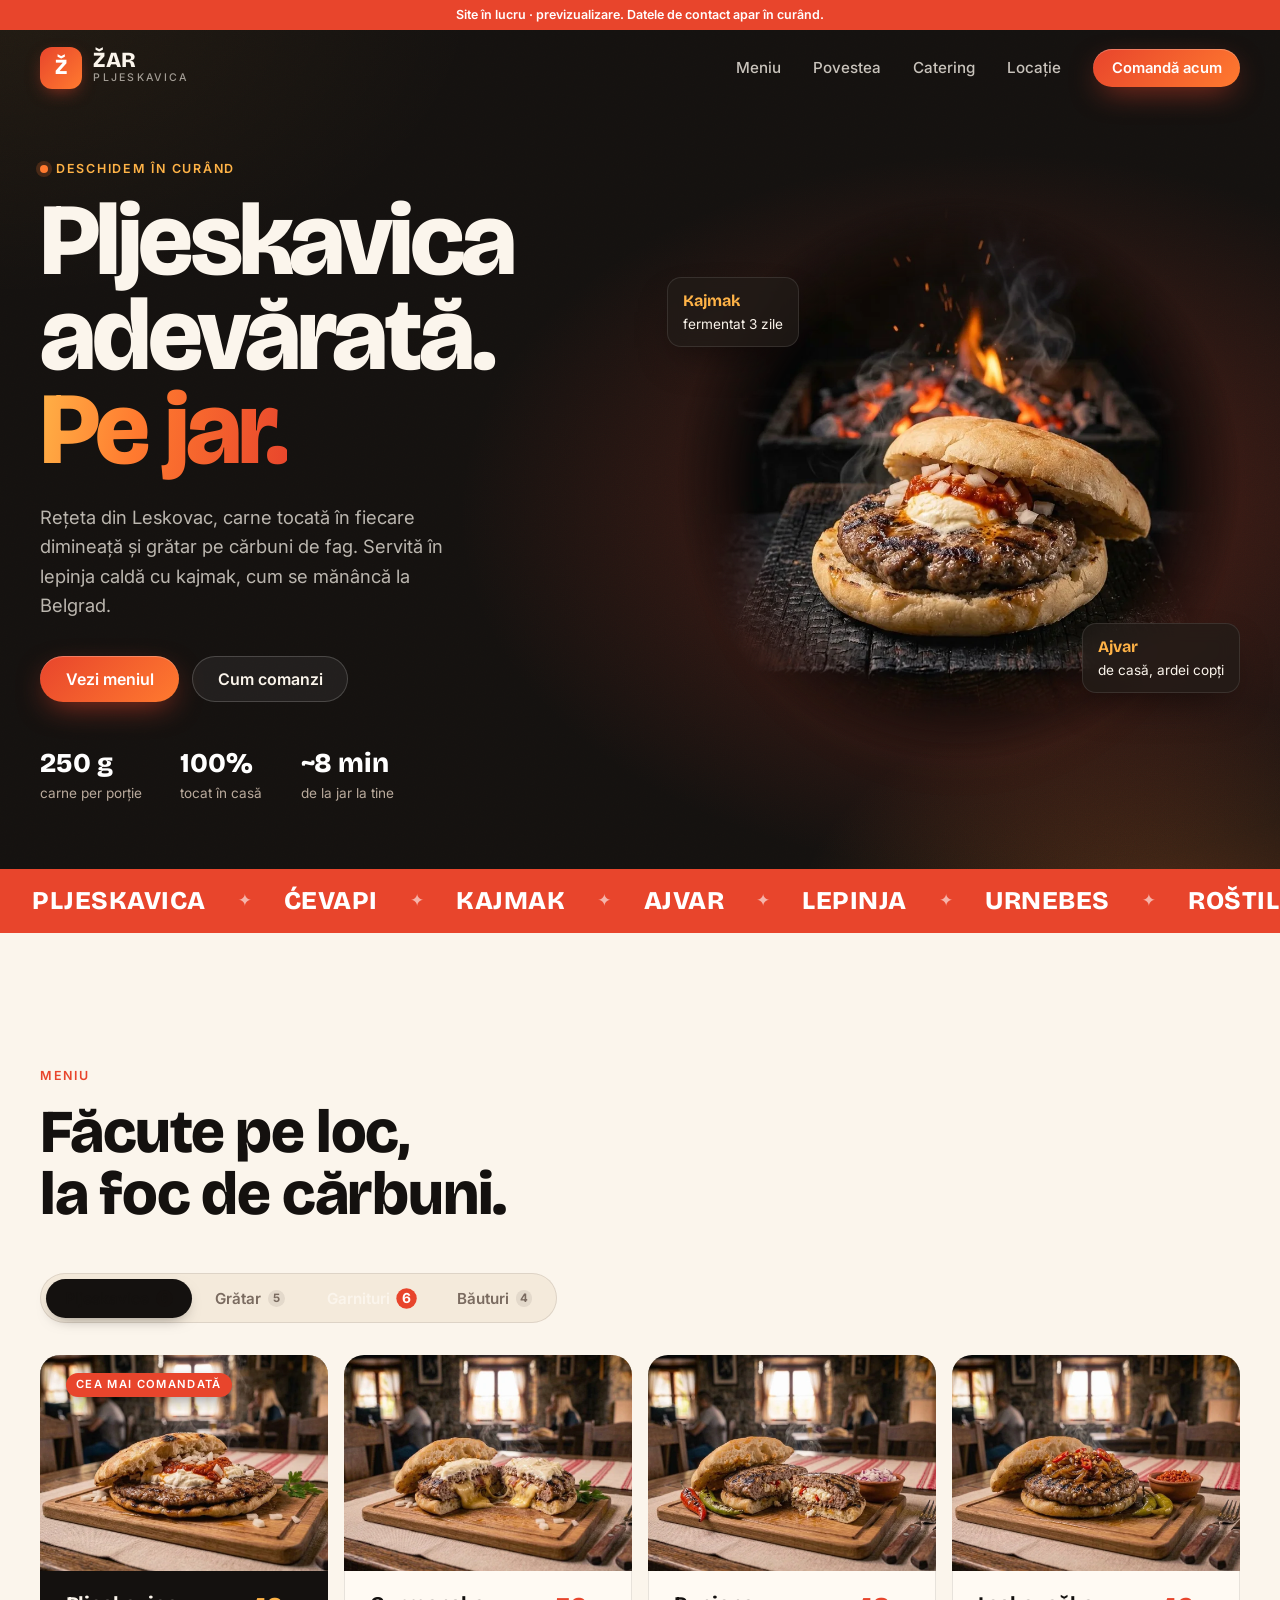
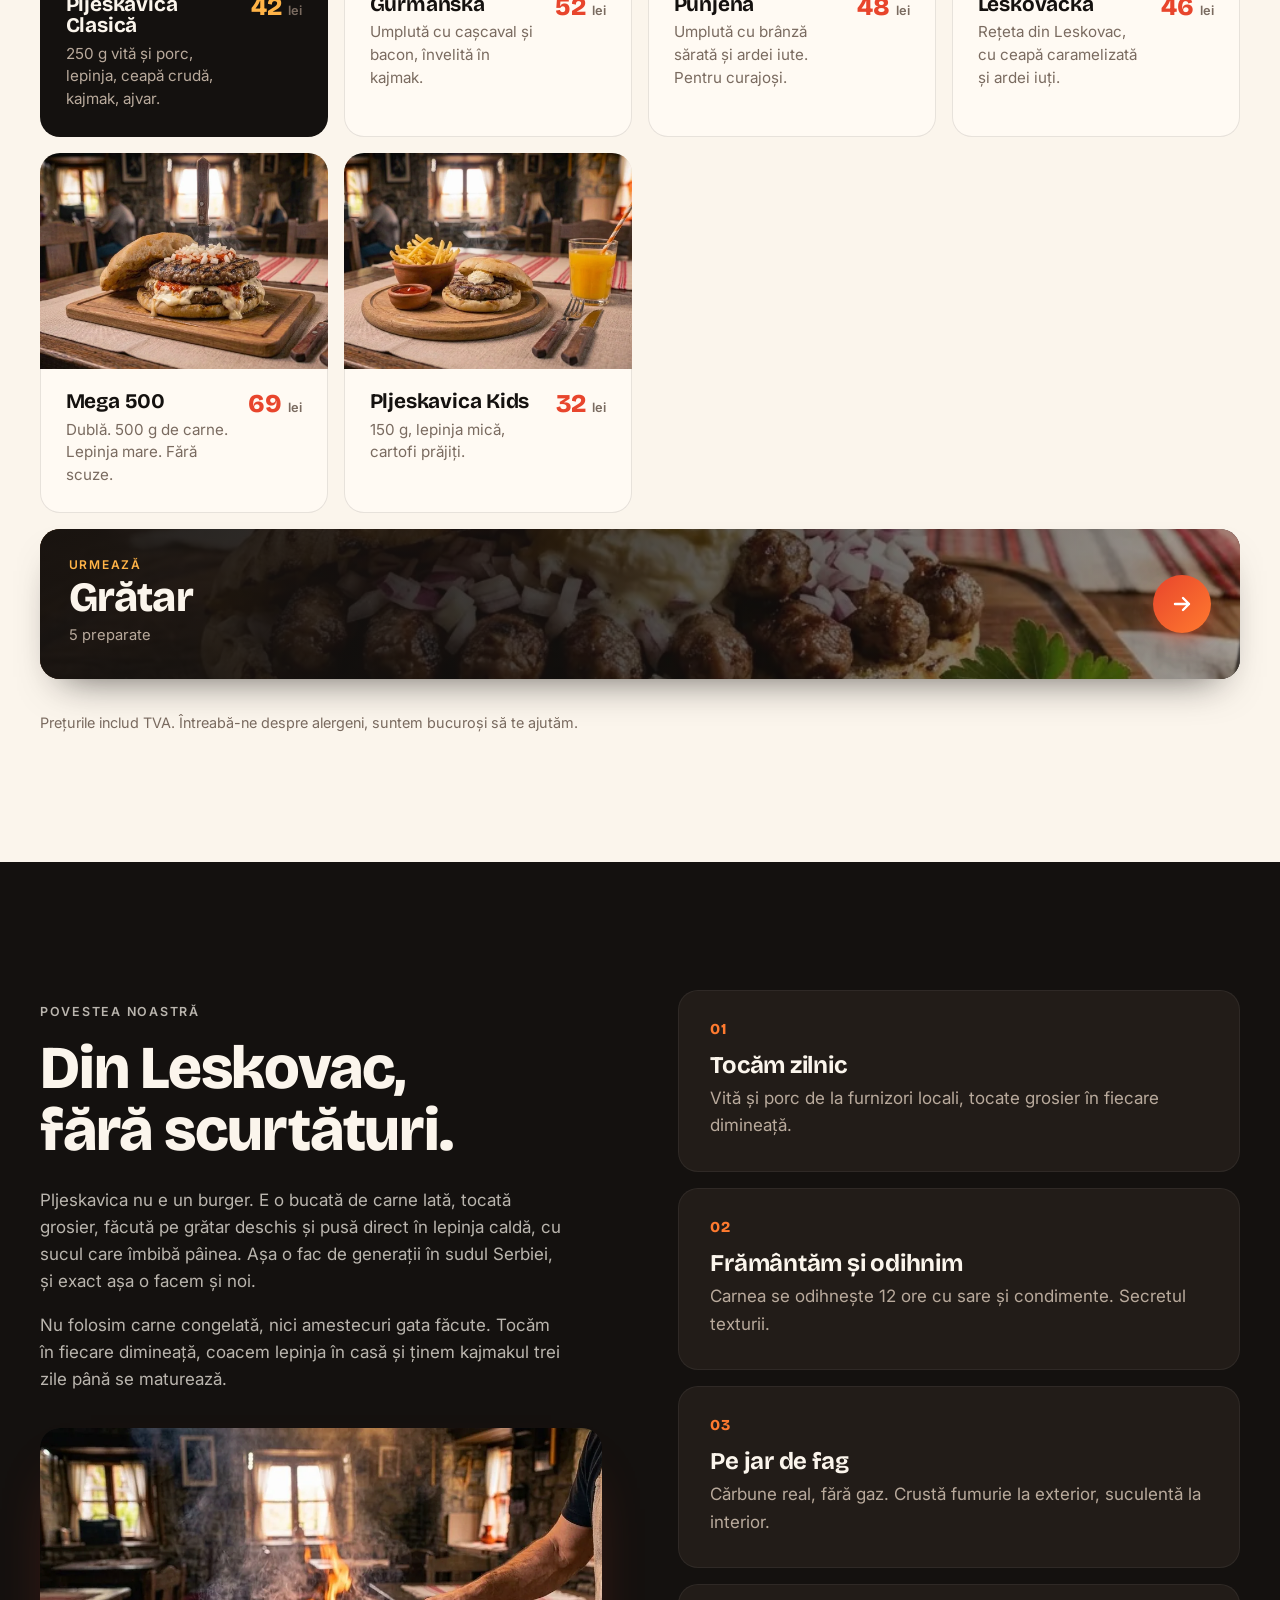
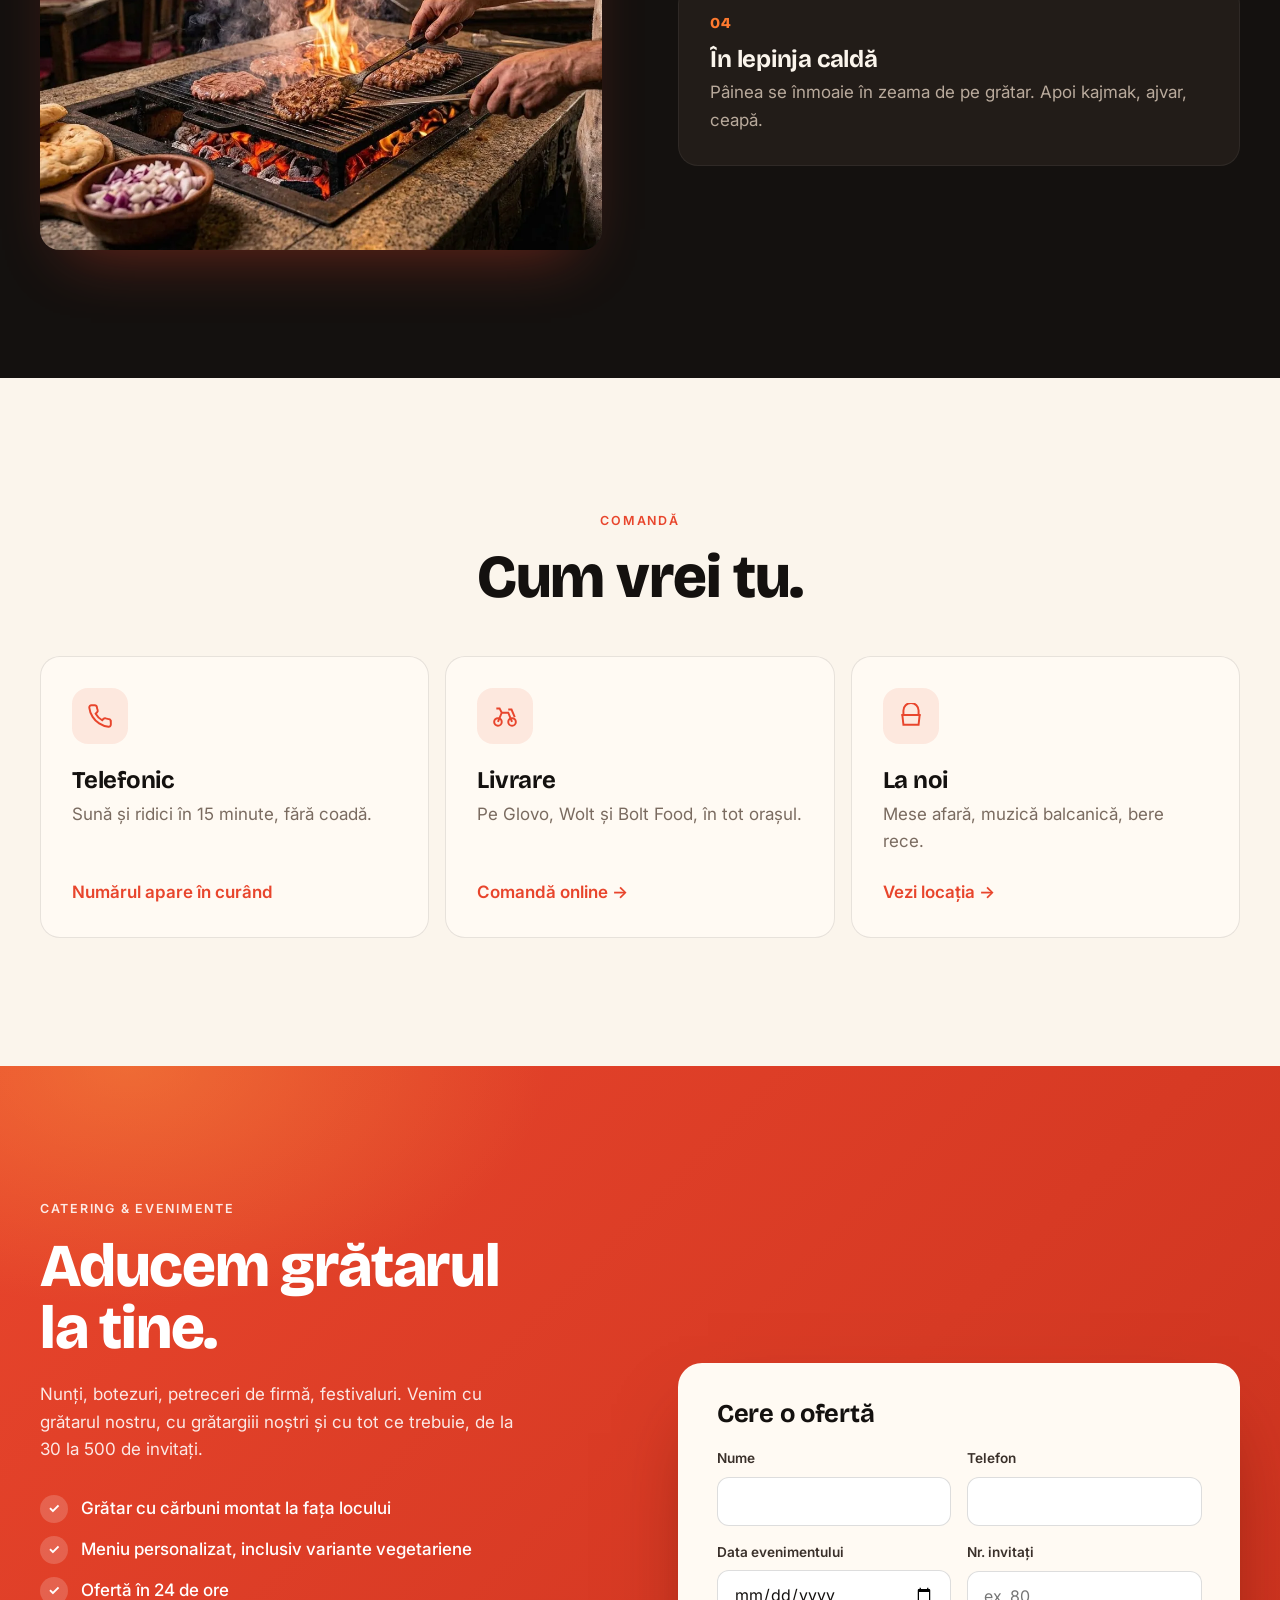
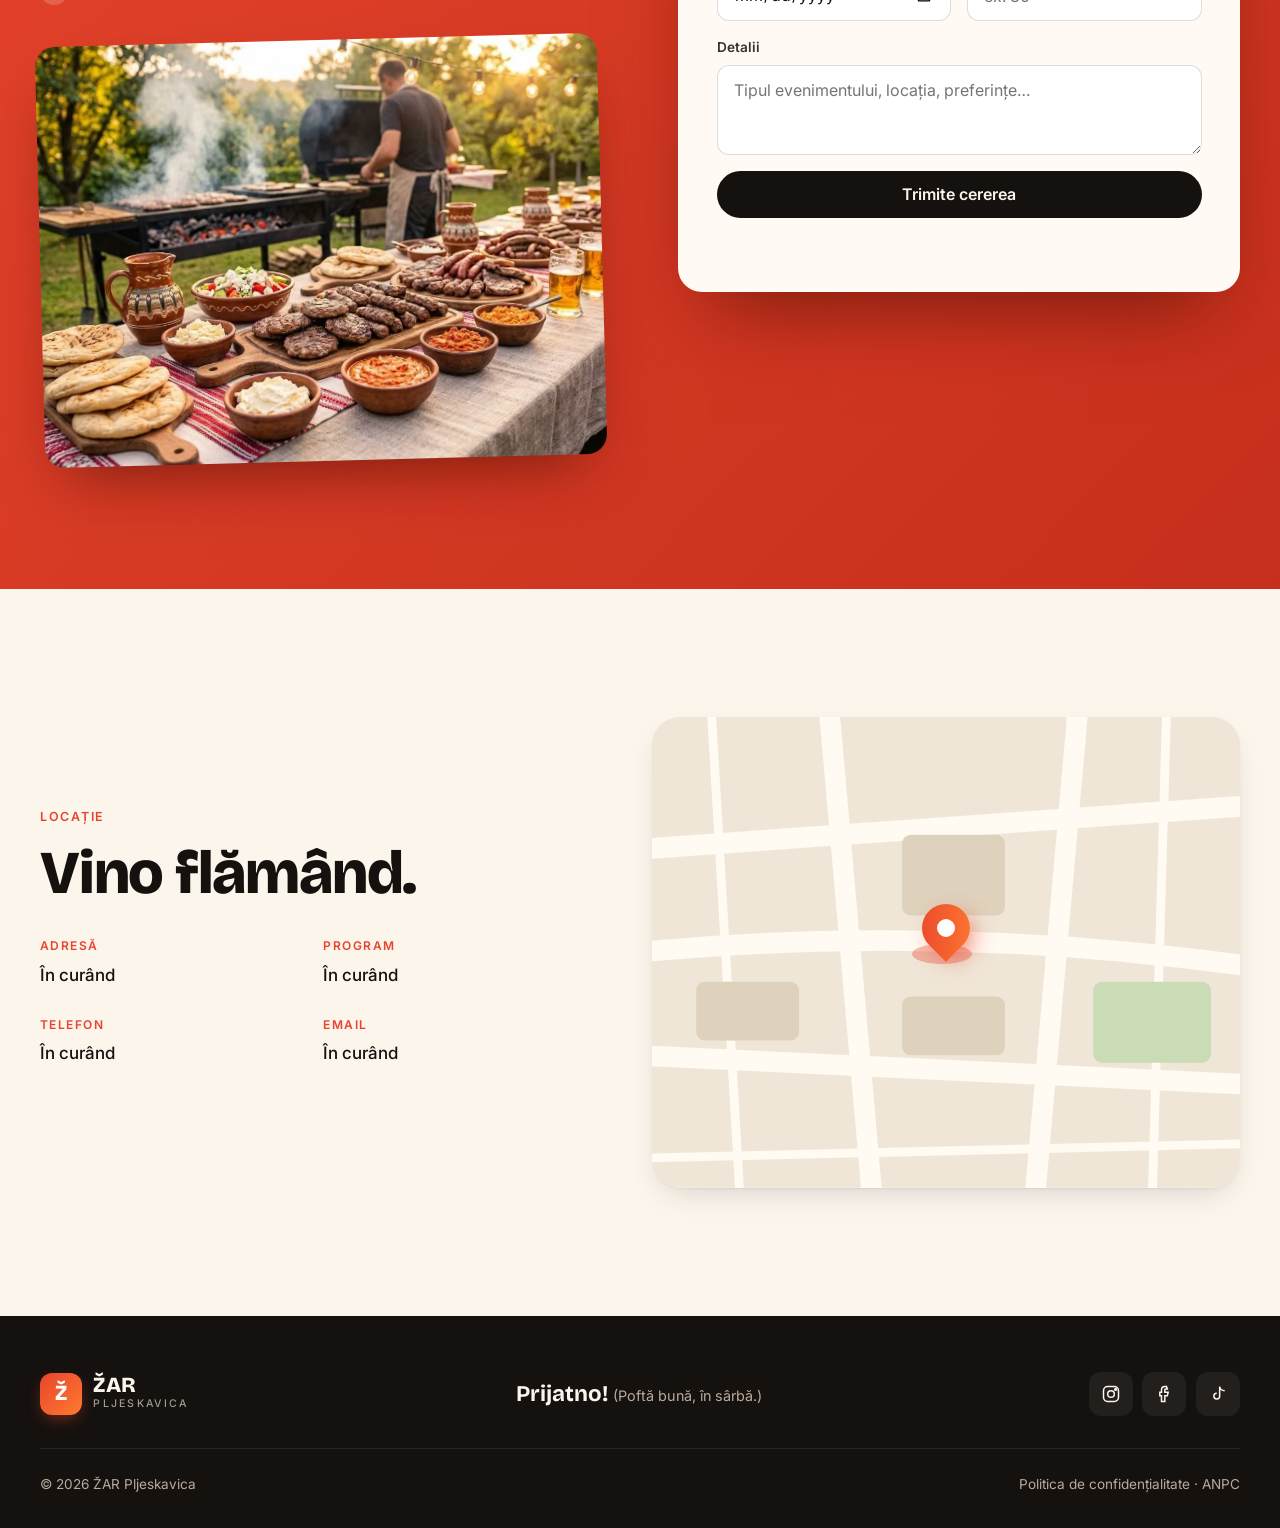
==== index.html @ 650ba2d1 "Versiune pe CSS/JS ca modificările să apară imediat după publicare Co-Authored-By: Claude Opus 5.5 <" ====
<!DOCTYPE html>
<html lang="ro">
<head>
  <meta charset="UTF-8">
  <meta name="viewport" content="width=device-width, initial-scale=1">
  <title>ŽAR — Pljeskavica sârbească pe jar</title>
  <meta name="description" content="Pljeskavica sârbească autentică, pe grătar cu cărbuni. Carne tocată zilnic, lepinja coaptă în casă, kajmak și ajvar. Livrare, ridicare și catering.">
  <meta name="theme-color" content="#14110f">
  <!-- PREVIEW: keep out of search engines until the real contact data is in. Remove at launch. -->
  <meta name="robots" content="noindex, nofollow">
  <!-- Link previews (WhatsApp, Facebook, Messenger). og:url and og:image must be absolute: replace the domain once the site is live. -->
  <meta property="og:type" content="restaurant">
  <meta property="og:locale" content="ro_RO">
  <meta property="og:site_name" content="ŽAR Pljeskavica">
  <meta property="og:title" content="ŽAR — Pljeskavica sârbească pe jar">
  <meta property="og:description" content="Carne tocată zilnic, grătar pe cărbuni de fag, lepinja caldă cu kajmak și ajvar. Livrare, ridicare și catering.">
  <meta property="og:url" content="https://portalstudiodesign.github.io/zar-pljeskavica/">
  <meta property="og:image" content="https://portalstudiodesign.github.io/zar-pljeskavica/img/og-image.jpg">
  <meta property="og:image:width" content="1200">
  <meta property="og:image:height" content="630">
  <meta property="og:image:alt" content="Pljeskavica în lepinja cu kajmak și ajvar, în fața jarului, cu logoul ŽAR">
  <meta name="twitter:card" content="summary_large_image">
  <link rel="apple-touch-icon" href="img/apple-touch-icon.png">
  <link rel="preconnect" href="https://fonts.googleapis.com">
  <link rel="preconnect" href="https://fonts.gstatic.com" crossorigin>
  <link href="https://fonts.googleapis.com/css2?family=Bricolage+Grotesque:opsz,wght@12..96,500;12..96,700;12..96,800&family=Inter:wght@400;500;600&display=swap" rel="stylesheet">
  <link rel="stylesheet" href="styles.css?v=2026-10-01">
  <link rel="icon" href="data:image/svg+xml,<svg xmlns='http://www.w3.org/2000/svg' viewBox='0 0 64 64'><defs><linearGradient id='g' x1='0' y1='0' x2='1' y2='1'><stop offset='0' stop-color='%23e8452c'/><stop offset='1' stop-color='%23ff7a2f'/></linearGradient></defs><rect width='64' height='64' rx='18' fill='url(%23g)'/><text x='32' y='46' font-size='36' font-family='Arial Black,Arial' font-weight='900' text-anchor='middle' fill='%23fff'>Ž</text></svg>">
</head>
<body>

<header class="nav" id="top">
  <!-- PREVIEW banner: delete this line and set --bar: 0px in styles.css at launch -->
  <div class="preview-bar">Site în lucru · previzualizare<span class="preview-bar__more">. Datele de contact apar în curând.</span></div>
  <div class="nav__inner container">
    <a href="#top" class="brand" aria-label="ŽAR — acasă">
      <span class="brand__mark">Ž</span>
      <span class="brand__text">ŽAR<small>pljeskavica</small></span>
    </a>
    <nav class="nav__links" aria-label="Navigare principală">
      <a href="#meniu">Meniu</a>
      <a href="#poveste">Povestea</a>
      <a href="#catering">Catering</a>
      <a href="#locatie">Locație</a>
    </nav>
    <a href="#comanda" class="btn btn--small btn--fire nav__cta">Comandă acum</a>
    <button class="nav__burger" aria-label="Deschide meniul" aria-expanded="false"><span></span><span></span></button>
  </div>
</header>

<main>

  <!-- HERO -->
  <section class="hero">
    <canvas class="hero__embers" aria-hidden="true"></canvas>
    <div class="container hero__grid">
      <div class="hero__copy">
        <p class="eyebrow"><span class="dot dot--soon"></span> Deschidem în curând</p>
        <h1>Pljeskavica<br>adevărată.<br><em>Pe jar.</em></h1>
        <p class="lead">Rețeta din Leskovac, carne tocată în fiecare dimineață și grătar pe cărbuni de fag. Servită în lepinja caldă cu kajmak, cum se mănâncă la Belgrad.</p>
        <div class="hero__actions">
          <a href="#meniu" class="btn btn--fire">Vezi meniul</a>
          <a href="#comanda" class="btn btn--ghost">Cum comanzi</a>
        </div>
        <ul class="hero__facts">
          <li><strong>250 g</strong><span>carne per porție</span></li>
          <li><strong>100%</strong><span>tocat în casă</span></li>
          <li><strong>~8 min</strong><span>de la jar la tine</span></li>
        </ul>
      </div>

      <div class="hero__visual">
        <div class="glow"></div>
        <img class="hero__photo" src="img/hero-2.webp" width="1024" height="1024" alt="Pljeskavica în lepinja deschisă, cu kajmak, ajvar și ceapă, în fața jarului de cărbuni" fetchpriority="high">
        <div class="tag tag--a" aria-hidden="true"><strong>Kajmak</strong> fermentat 3 zile</div>
        <div class="tag tag--b" aria-hidden="true"><strong>Ajvar</strong> de casă, ardei copți</div>
      </div>
    </div>

    <div class="marquee" aria-hidden="true">
      <div class="marquee__track">
        <span>Pljeskavica</span><i>✦</i><span>Ćevapi</span><i>✦</i><span>Kajmak</span><i>✦</i><span>Ajvar</span><i>✦</i><span>Lepinja</span><i>✦</i><span>Urnebes</span><i>✦</i><span>Roštilj</span><i>✦</i>
        <span>Pljeskavica</span><i>✦</i><span>Ćevapi</span><i>✦</i><span>Kajmak</span><i>✦</i><span>Ajvar</span><i>✦</i><span>Lepinja</span><i>✦</i><span>Urnebes</span><i>✦</i><span>Roštilj</span><i>✦</i>
      </div>
    </div>
  </section>

  <!-- MENU -->
  <section class="section" id="meniu">
    <div class="container">
      <div class="section__head reveal">
        <p class="eyebrow eyebrow--dark">Meniu</p>
        <h2>Făcute pe loc,<br>la foc de cărbuni.</h2>
      </div>

      <div class="menu__nav reveal">
        <div class="tabs" role="tablist" aria-label="Categorii meniu">
          <span class="tabs__pill" aria-hidden="true"></span>
          <button role="tab" id="tab-pljeskavice" aria-controls="panel-pljeskavice" aria-selected="true" data-tab="pljeskavice">Pljeskavice</button>
          <button role="tab" id="tab-gratar" aria-controls="panel-gratar" aria-selected="false" tabindex="-1" data-tab="gratar">Grătar</button>
          <button role="tab" id="tab-garnituri" aria-controls="panel-garnituri" aria-selected="false" tabindex="-1" data-tab="garnituri">Garnituri</button>
          <button role="tab" id="tab-bauturi" aria-controls="panel-bauturi" aria-selected="false" tabindex="-1" data-tab="bauturi">Băuturi</button>
        </div>
      </div>

      <div class="menu">
        <div class="menu__panel is-active" data-panel="pljeskavice" role="tabpanel" id="panel-pljeskavice" aria-labelledby="tab-pljeskavice">
          <article class="dish dish--featured dish--photo">
            <img class="dish__img" src="img/clasica.webp" width="1024" height="768" alt="Pljeskavica clasică în lepinja deschisă, cu kajmak, ajvar și ceapă crudă, pe tocător de lemn" loading="lazy">
            <div class="dish__badge">Cea mai comandată</div>
            <h3>Pljeskavica Clasică</h3>
            <p>250 g vită și porc, lepinja, ceapă crudă, kajmak, ajvar.</p>
            <div class="dish__price">42 <small>lei</small></div>
          </article>
          <article class="dish dish--photo">
            <img class="dish__img" src="img/gurmanska-2.webp" width="745" height="559" alt="Gurmanska tăiată în două, cu cașcaval topit, bacon și kajmak, pe lepinja" loading="lazy">
            <h3>Gurmanska</h3>
            <p>Umplută cu cașcaval și bacon, învelită în kajmak.</p>
            <div class="dish__price">52 <small>lei</small></div>
          </article>
          <article class="dish dish--photo">
            <img class="dish__img" src="img/punjena-2.webp" width="1024" height="768" alt="Punjena tăiată, cu umplutură de brânză albă și ardei iute, lângă ardei copți pe grătar" loading="lazy">
            <h3>Punjena</h3>
            <p>Umplută cu brânză sărată și ardei iute. Pentru curajoși.</p>
            <div class="dish__price">48 <small>lei</small></div>
          </article>
          <article class="dish dish--photo">
            <img class="dish__img" src="img/leskovacka-2.webp" width="1024" height="768" alt="Leskovačka în lepinja, cu ceapă caramelizată, ardei iute și ljuta paprika" loading="lazy">
            <h3>Leskovačka</h3>
            <p>Rețeta din Leskovac, cu ceapă caramelizată și ardei iuți.</p>
            <div class="dish__price">46 <small>lei</small></div>
          </article>
          <article class="dish dish--photo">
            <img class="dish__img" src="img/mega-2.webp" width="1024" height="768" alt="Mega 500: două pljeskavice suprapuse în lepinja mare, cu kajmak, ajvar și ceapă, cu un cuțit înfipt în mijloc" loading="lazy">
            <h3>Mega 500</h3>
            <p>Dublă. 500 g de carne. Lepinja mare. Fără scuze.</p>
            <div class="dish__price">69 <small>lei</small></div>
          </article>
          <article class="dish dish--photo">
            <img class="dish__img" src="img/kids-2.webp" width="1024" height="768" alt="Pljeskavica Kids în lepinja mică, cu kajmak, cartofi prăjiți, ketchup și suc de portocale" loading="lazy">
            <h3>Pljeskavica Kids</h3>
            <p>150 g, lepinja mică, cartofi prăjiți.</p>
            <div class="dish__price">32 <small>lei</small></div>
          </article>
        </div>

        <div class="menu__panel" data-panel="gratar" role="tabpanel" id="panel-gratar" aria-labelledby="tab-gratar" hidden>
          <article class="dish dish--featured dish--photo">
            <img class="dish__img" src="img/cevapi-10.webp" width="1024" height="768" alt="Ćevapi în lepinja, cu ceapă roșie și kajmak, pe tocător de lemn" loading="lazy">
            <div class="dish__badge">Clasic balcanic</div>
            <h3>Ćevapi (10 buc.)</h3>
            <p>În lepinja, cu ceapă și kajmak.</p>
            <div class="dish__price">44 <small>lei</small></div>
          </article>
          <article class="dish dish--photo">
            <img class="dish__img" src="img/cevapi-5.webp" width="1024" height="768" alt="Porție mică de ćevapi în lepinja, cu ceapă și kajmak" loading="lazy">
            <h3>Ćevapi (5 buc.)</h3>
            <p>Porție mică, aceeași rețetă.</p>
            <div class="dish__price">28 <small>lei</small></div>
          </article>
          <article class="dish dish--photo">
            <img class="dish__img" src="img/vesalica.webp" width="1024" height="768" alt="Vešalica feliată, cu ajvar, ceapă și lepinja" loading="lazy">
            <h3>Vešalica</h3>
            <p>Mușchi de porc la grătar, marinat peste noapte.</p>
            <div class="dish__price">49 <small>lei</small></div>
          </article>
          <article class="dish dish--photo">
            <img class="dish__img" src="img/karadjordjeva.webp" width="1024" height="768" alt="Karađorđeva tăiată, cu kajmak topit, cartofi și sos tartar" loading="lazy">
            <h3>Karađorđeva</h3>
            <p>Șnițel rulat cu kajmak, pane, cu sos tartar.</p>
            <div class="dish__price">55 <small>lei</small></div>
          </article>
          <article class="dish dish--photo">
            <img class="dish__img" src="img/platou-rostilj.webp" width="1024" height="768" alt="Platou roštilj cu pljeskavice, ćevapi, cârnați, cotlet, cartofi și salată" loading="lazy">
            <h3>Platou Roštilj (2 pers.)</h3>
            <p>Pljeskavica, ćevapi, vešalica, cârnați, garnituri.</p>
            <div class="dish__price">139 <small>lei</small></div>
          </article>
        </div>

        <div class="menu__panel" data-panel="garnituri" role="tabpanel" id="panel-garnituri" aria-labelledby="tab-garnituri" hidden>
          <article class="dish dish--featured dish--photo">
            <img class="dish__img" src="img/kajmak.webp" width="1024" height="768" alt="Kajmak într-un bol de lut, cu pâine, roșii și ceapă roșie" loading="lazy">
            <div class="dish__badge">De casă</div>
            <h3>Kajmak</h3><p>100 g, fermentat în casă.</p><div class="dish__price">14 <small>lei</small></div>
          </article>
          <article class="dish dish--photo"><img class="dish__img" src="img/ajvar.webp" width="1024" height="768" alt="Ajvar de casă într-o oală de lut pictată, cu pâine prăjită și usturoi" loading="lazy"><h3>Ajvar</h3><p>Ardei copți pe jar, usturoi.</p><div class="dish__price">12 <small>lei</small></div></article>
          <article class="dish dish--photo"><img class="dish__img" src="img/urnebes.webp" width="1024" height="768" alt="Urnebes cremos într-o oală de lut, cu pâine prăjită" loading="lazy"><h3>Urnebes</h3><p>Brânză iute, cremoasă.</p><div class="dish__price">13 <small>lei</small></div></article>
          <article class="dish dish--photo"><img class="dish__img" src="img/cartofi.webp" width="1024" height="768" alt="Cartofi prăjiți cu sare de mare, într-un bol de lut" loading="lazy"><h3>Cartofi prăjiți</h3><p>Tăiați manual, cu sare de mare.</p><div class="dish__price">14 <small>lei</small></div></article>
          <article class="dish dish--photo"><img class="dish__img" src="img/sopska.webp" width="1024" height="768" alt="Salată šopska cu roșii, castraveți, ceapă și brânză rasă" loading="lazy"><h3>Salată Šopska</h3><p>Roșii, castraveți, ceapă, brânză.</p><div class="dish__price">22 <small>lei</small></div></article>
          <article class="dish dish--photo"><img class="dish__img" src="img/lepinja.webp" width="1024" height="768" alt="Lepinja coaptă, ruptă în bucăți, pe tocător de lemn" loading="lazy"><h3>Lepinja extra</h3><p>Coaptă în casă, la cuptor.</p><div class="dish__price">6 <small>lei</small></div></article>
        </div>

        <div class="menu__panel" data-panel="bauturi" role="tabpanel" id="panel-bauturi" aria-labelledby="tab-bauturi" hidden>
          <article class="dish dish--photo"><img class="dish__img" src="img/jelen.webp" width="1024" height="768" alt="Sticlă și pahar de bere Jelen Pivo pe masa de lemn" loading="lazy"><h3>Jelen Pivo</h3><p>0,5 l. Bere sârbească.</p><div class="dish__price">14 <small>lei</small></div></article>
          <article class="dish dish--photo"><img class="dish__img" src="img/limonada.webp" width="1024" height="768" alt="Limonadă de casă cu mentă și lămâie, lângă o carafă de lut pictată" loading="lazy"><h3>Limonadă de casă</h3><p>Lămâie, mentă, miere.</p><div class="dish__price">16 <small>lei</small></div></article>
          <article class="dish dish--photo"><img class="dish__img" src="img/rakija.webp" width="1024" height="768" alt="Două pahare de rakija de prune, cu carafă de lut, prune și nuci" loading="lazy"><h3>Rakija de prune</h3><p>50 ml, din Serbia.</p><div class="dish__price">15 <small>lei</small></div></article>
          <article class="dish dish--photo"><img class="dish__img" src="img/apa-suc.webp" width="1024" height="768" alt="Un pahar de apă rece și un suc de portocale" loading="lazy"><h3>Apă / Suc</h3><p>0,5 l.</p><div class="dish__price">8 <small>lei</small></div></article>
        </div>
      </div>

      <p class="menu__note reveal">Prețurile includ TVA. Întreabă-ne despre alergeni, suntem bucuroși să te ajutăm.</p>
    </div>
  </section>

  <!-- STORY -->
  <section class="section section--dark" id="poveste">
    <div class="container story">
      <div class="story__text reveal">
        <p class="eyebrow">Povestea noastră</p>
        <h2>Din Leskovac,<br>fără scurtături.</h2>
        <p>Pljeskavica nu e un burger. E o bucată de carne lată, tocată grosier, făcută pe grătar deschis și pusă direct în lepinja caldă, cu sucul care îmbibă pâinea. Așa o fac de generații în sudul Serbiei, și exact așa o facem și noi.</p>
        <p>Nu folosim carne congelată, nici amestecuri gata făcute. Tocăm în fiecare dimineață, coacem lepinja în casă și ținem kajmakul trei zile până se maturează.</p>
        <figure class="story__photo">
          <img src="img/poveste-gratar.webp" width="1024" height="768" alt="Grătargiul întoarce pljeskavice și ćevapi pe grătarul cu cărbuni, lângă lepinja și ceapă tocată" loading="lazy">
        </figure>
      </div>
      <ol class="steps">
        <li class="step reveal">
          <span class="step__num">01</span>
          <h3>Tocăm zilnic</h3>
          <p>Vită și porc de la furnizori locali, tocate grosier în fiecare dimineață.</p>
        </li>
        <li class="step reveal">
          <span class="step__num">02</span>
          <h3>Frământăm și odihnim</h3>
          <p>Carnea se odihnește 12 ore cu sare și condimente. Secretul texturii.</p>
        </li>
        <li class="step reveal">
          <span class="step__num">03</span>
          <h3>Pe jar de fag</h3>
          <p>Cărbune real, fără gaz. Crustă fumurie la exterior, suculentă la interior.</p>
        </li>
        <li class="step reveal">
          <span class="step__num">04</span>
          <h3>În lepinja caldă</h3>
          <p>Pâinea se înmoaie în zeama de pe grătar. Apoi kajmak, ajvar, ceapă.</p>
        </li>
      </ol>
    </div>
  </section>

  <!-- ORDER CHANNELS -->
  <section class="section" id="comanda">
    <div class="container">
      <div class="section__head section__head--center reveal">
        <p class="eyebrow eyebrow--dark">Comandă</p>
        <h2>Cum vrei tu.</h2>
      </div>
      <div class="channels">
        <a class="channel reveal" href="#locatie">
          <div class="channel__icon"><svg viewBox="0 0 24 24" fill="none" stroke="currentColor" stroke-width="1.8"><path d="M22 16.9v3a2 2 0 0 1-2.2 2 19.8 19.8 0 0 1-8.6-3.1 19.5 19.5 0 0 1-6-6A19.8 19.8 0 0 1 2.1 4.2 2 2 0 0 1 4.1 2h3a2 2 0 0 1 2 1.7c.1 1 .4 1.9.7 2.8a2 2 0 0 1-.5 2.1L8 9.9a16 16 0 0 0 6 6l1.3-1.3a2 2 0 0 1 2.1-.4c.9.3 1.8.6 2.8.7a2 2 0 0 1 1.7 2z"/></svg></div>
          <h3>Telefonic</h3>
          <p>Sună și ridici în 15 minute, fără coadă.</p>
          <span class="channel__link">Numărul apare în curând</span>
        </a>
        <a class="channel reveal" href="#" aria-label="Comandă pe Glovo">
          <div class="channel__icon"><svg viewBox="0 0 24 24" fill="none" stroke="currentColor" stroke-width="1.8"><circle cx="5.5" cy="17.5" r="3.5"/><circle cx="18.5" cy="17.5" r="3.5"/><path d="M15 6h3l3 7M5.5 17.5 9 9h6l3.5 8.5M9 9 7 5H4"/></svg></div>
          <h3>Livrare</h3>
          <p>Pe Glovo, Wolt și Bolt Food, în tot orașul.</p>
          <span class="channel__link">Comandă online →</span>
        </a>
        <a class="channel reveal" href="#locatie">
          <div class="channel__icon"><svg viewBox="0 0 24 24" fill="none" stroke="currentColor" stroke-width="1.8"><path d="M3 11h18M5 11V7a7 7 0 0 1 14 0v4M4 11l1 9h14l1-9"/></svg></div>
          <h3>La noi</h3>
          <p>Mese afară, muzică balcanică, bere rece.</p>
          <span class="channel__link">Vezi locația →</span>
        </a>
      </div>
    </div>
  </section>

  <!-- CATERING -->
  <section class="section section--fire" id="catering">
    <div class="container catering">
      <div class="catering__text reveal">
        <p class="eyebrow eyebrow--light">Catering &amp; evenimente</p>
        <h2>Aducem grătarul<br>la tine.</h2>
        <p>Nunți, botezuri, petreceri de firmă, festivaluri. Venim cu grătarul nostru, cu grătargiii noștri și cu tot ce trebuie, de la 30 la 500 de invitați.</p>
        <ul class="checks">
          <li>Grătar cu cărbuni montat la fața locului</li>
          <li>Meniu personalizat, inclusiv variante vegetariene</li>
          <li>Ofertă în 24 de ore</li>
        </ul>
        <figure class="catering__photo">
          <img src="img/catering-eveniment.webp" width="1024" height="768" alt="Eveniment în grădină: masă lungă cu pljeskavice, ćevapi, cârnați, lepinja și sosuri, cu grătarul mobil pe cărbuni în fundal" loading="lazy">
        </figure>
      </div>
      <form class="form reveal" id="catering-form" novalidate>
        <h3>Cere o ofertă</h3>
        <div class="form__row">
          <label>Nume<input name="nume" type="text" required autocomplete="name"></label>
          <label>Telefon<input name="telefon" type="tel" required autocomplete="tel"></label>
        </div>
        <div class="form__row">
          <label>Data evenimentului<input name="data" type="date"></label>
          <label>Nr. invitați<input name="invitati" type="number" min="10" step="10" placeholder="ex. 80"></label>
        </div>
        <label>Detalii<textarea name="detalii" rows="3" placeholder="Tipul evenimentului, locația, preferințe…"></textarea></label>
        <button class="btn btn--dark btn--block" type="submit">Trimite cererea</button>
        <p class="form__status" role="status" aria-live="polite"></p>
      </form>
    </div>
  </section>

  <!-- LOCATION -->
  <section class="section" id="locatie">
    <div class="container location">
      <div class="location__info reveal">
        <p class="eyebrow eyebrow--dark">Locație</p>
        <h2>Vino flămând.</h2>
        <dl class="info">
          <div><dt>Adresă</dt><dd>În curând</dd></div>
          <div><dt>Program</dt><dd>În curând</dd></div>
          <div><dt>Telefon</dt><dd>În curând</dd></div>
          <div><dt>Email</dt><dd>În curând</dd></div>
        </dl>
      </div>
      <div class="map reveal" aria-hidden="true">
        <svg viewBox="0 0 400 320" preserveAspectRatio="xMidYMid slice">
          <rect width="400" height="320" fill="#efe6d8"/>
          <g stroke="#fffaf2" stroke-width="14" fill="none" stroke-linecap="round">
            <path d="M-10 90 L410 60"/><path d="M-10 230 L410 250"/><path d="M120 -10 L150 330"/><path d="M290 -10 L260 330"/><path d="M-10 160 Q200 140 410 170"/>
          </g>
          <g stroke="#fffaf2" stroke-width="6" fill="none"><path d="M40 -10 L60 330"/><path d="M350 -10 L340 330"/><path d="M-10 300 L410 290"/></g>
          <rect x="170" y="80" width="70" height="55" rx="6" fill="#dfd2bd"/><rect x="30" y="180" width="70" height="40" rx="6" fill="#dfd2bd"/><rect x="300" y="180" width="80" height="55" rx="6" fill="#c9dcb5"/><rect x="170" y="190" width="70" height="40" rx="6" fill="#dfd2bd"/>
        </svg>
        <div class="map__pin"><span></span></div>
      </div>
    </div>
  </section>
</main>

<footer class="footer">
  <div class="container footer__inner">
    <a href="#top" class="brand brand--light">
      <span class="brand__mark">Ž</span>
      <span class="brand__text">ŽAR<small>pljeskavica</small></span>
    </a>
    <p class="footer__tag">Prijatno! <span>(Poftă bună, în sârbă.)</span></p>
    <div class="footer__social">
      <a href="#" aria-label="Instagram"><svg viewBox="0 0 24 24" fill="none" stroke="currentColor" stroke-width="1.8"><rect x="3" y="3" width="18" height="18" rx="5"/><circle cx="12" cy="12" r="4"/><circle cx="17.5" cy="6.5" r="1" fill="currentColor"/></svg></a>
      <a href="#" aria-label="Facebook"><svg viewBox="0 0 24 24" fill="none" stroke="currentColor" stroke-width="1.8"><path d="M15 3h-2a4 4 0 0 0-4 4v3H7v4h2v7h4v-7h3l1-4h-4V7a1 1 0 0 1 1-1h2z"/></svg></a>
      <a href="#" aria-label="TikTok"><svg viewBox="0 0 24 24" fill="none" stroke="currentColor" stroke-width="1.8"><path d="M14 3v11.5a3.5 3.5 0 1 1-3.5-3.5M14 3c.5 3 2.5 5 6 5"/></svg></a>
    </div>
  </div>
  <div class="container footer__legal">
    <span>© <span id="year">2026</span> ŽAR Pljeskavica</span>
    <span><a href="#">Politica de confidențialitate</a> · <a href="https://anpc.ro" target="_blank" rel="noopener">ANPC</a></span>
  </div>
</footer>

<a href="#comanda" class="fab" aria-label="Cum comanzi">
  <svg viewBox="0 0 24 24" fill="none" stroke="currentColor" stroke-width="2"><path d="M22 16.9v3a2 2 0 0 1-2.2 2 19.8 19.8 0 0 1-8.6-3.1 19.5 19.5 0 0 1-6-6A19.8 19.8 0 0 1 2.1 4.2 2 2 0 0 1 4.1 2h3a2 2 0 0 1 2 1.7c.1 1 .4 1.9.7 2.8a2 2 0 0 1-.5 2.1L8 9.9a16 16 0 0 0 6 6l1.3-1.3a2 2 0 0 1 2.1-.4c.9.3 1.8.6 2.8.7a2 2 0 0 1 1.7 2z"/></svg>
  Comandă
</a>

<script src="script.js?v=2026-10-01"></script>
</body>
</html>
---- styles.css ----
:root {
  --ink: #14110f;
  --ink-2: #221c18;
  --ink-3: #3a302a;
  --cream: #fbf5ec;
  --cream-2: #f3e9da;
  --paper: #fffaf3;
  --fire: #e8452c;
  --fire-2: #ff7a2f;
  --ember: #ffb347;
  --muted: #7a6b60;
  --muted-light: #b9aa9c;
  --line: rgba(20, 17, 15, .1);
  --radius: 20px;
  --shadow: 0 1px 2px rgba(20,17,15,.06), 0 12px 32px -12px rgba(20,17,15,.18);
  --display: "Bricolage Grotesque", system-ui, sans-serif;
  --body: "Inter", system-ui, -apple-system, sans-serif;
  --ease: cubic-bezier(.2, .7, .2, 1);
  --bar: 30px; /* preview banner height; set to 0px at launch */
}

*, *::before, *::after { box-sizing: border-box; }
html { scroll-behavior: smooth; scroll-padding-top: calc(84px + var(--bar)); }
body {
  margin: 0;
  font-family: var(--body);
  font-size: 17px;
  line-height: 1.6;
  color: var(--ink);
  background: var(--cream);
  -webkit-font-smoothing: antialiased;
  overflow-x: hidden;
}
img, svg { display: block; max-width: 100%; }
img { height: auto; }
a { color: inherit; text-decoration: none; }
h1, h2, h3 { font-family: var(--display); line-height: 1.02; margin: 0; letter-spacing: -.02em; }
h2 { font-size: clamp(2.2rem, 5vw, 3.8rem); font-weight: 800; }
h3 { font-size: 1.3rem; font-weight: 700; letter-spacing: -.01em; }
p { margin: 0; }

.container { width: min(1200px, 100% - 32px); margin-inline: auto; }
@media (min-width: 720px) { .container { width: min(1200px, 100% - 64px); } }

:focus-visible { outline: 3px solid var(--fire-2); outline-offset: 3px; border-radius: 6px; }

/* ---------- Buttons ---------- */
.btn {
  display: inline-flex; align-items: center; justify-content: center; gap: .55rem;
  padding: .95rem 1.6rem; border-radius: 999px; border: 0;
  font: 600 1rem/1 var(--body); cursor: pointer;
  transition: transform .25s var(--ease), box-shadow .25s var(--ease), background .25s;
  white-space: nowrap;
}
.btn:hover { transform: translateY(-2px); }
.btn:active { transform: translateY(0) scale(.98); }
.btn--fire {
  color: #fff; background: linear-gradient(135deg, var(--fire), var(--fire-2));
  box-shadow: 0 10px 30px -8px rgba(232, 69, 44, .65), inset 0 1px 0 rgba(255,255,255,.25);
}
.btn--fire:hover { box-shadow: 0 16px 40px -8px rgba(232, 69, 44, .8), inset 0 1px 0 rgba(255,255,255,.25); }
.btn--ghost { color: var(--cream); background: rgba(255,255,255,.06); box-shadow: inset 0 0 0 1px rgba(255,255,255,.18); }
.btn--ghost:hover { background: rgba(255,255,255,.12); }
.btn--dark { color: var(--cream); background: var(--ink); }
.btn--dark:hover { box-shadow: 0 12px 28px -10px rgba(20,17,15,.6); }
.btn--small { padding: .7rem 1.15rem; font-size: .92rem; }
.btn--block { width: 100%; }

.eyebrow {
  display: inline-flex; align-items: center; gap: .5rem;
  font: 600 .78rem/1 var(--body); text-transform: uppercase; letter-spacing: .14em;
  color: var(--ember); margin-bottom: 1.2rem;
}
.eyebrow--dark { color: var(--fire); }
.eyebrow--light { color: rgba(255,255,255,.85); }
.eyebrow .dot--soon { background: var(--fire-2) !important; box-shadow: 0 0 0 4px rgba(255,122,47,.2) !important; }
.eyebrow .dot { width: 8px; height: 8px; border-radius: 50%; background: #4ade80; box-shadow: 0 0 0 4px rgba(74,222,128,.2); animation: pulse 2s infinite; }
@keyframes pulse { 50% { box-shadow: 0 0 0 8px rgba(74,222,128,0); } }

/* ---------- Nav ---------- */
.nav {
  position: fixed; inset: 0 0 auto; z-index: 50;
  transition: background .3s, box-shadow .3s, backdrop-filter .3s;
}
.nav.is-scrolled {
  background: rgba(20, 17, 15, .82);
  backdrop-filter: blur(14px) saturate(1.4);
  -webkit-backdrop-filter: blur(14px) saturate(1.4);
  box-shadow: 0 1px 0 rgba(255,255,255,.06);
}
.preview-bar {
  height: var(--bar); display: flex; align-items: center; justify-content: center; padding: 0 16px;
  background: var(--fire); color: #fff; font: 600 .78rem/1.2 var(--body); text-align: center; overflow: hidden;
}
@media (max-width: 560px) { .preview-bar__more { display: none; } }
.nav__inner { display: flex; align-items: center; gap: 2rem; height: 76px; }
.brand { display: flex; align-items: center; gap: .7rem; color: var(--cream); }
.brand__mark {
  display: grid; place-items: center; width: 42px; height: 42px; border-radius: 12px;
  font: 800 1.35rem/1 var(--display); color: #fff;
  background: linear-gradient(135deg, var(--fire), var(--fire-2));
  box-shadow: 0 6px 18px -6px rgba(232,69,44,.7);
}
.brand__text { font: 800 1.35rem/1 var(--display); letter-spacing: .02em; display: flex; flex-direction: column; }
.brand__text small { font: 500 .66rem/1.4 var(--body); letter-spacing: .22em; text-transform: uppercase; opacity: .6; }
.nav__links { display: flex; gap: 2rem; margin-left: auto; }
.nav__links a { color: rgba(251,245,236,.78); font-weight: 500; font-size: .95rem; position: relative; transition: color .2s; }
.nav__links a::after {
  content: ""; position: absolute; left: 0; right: 0; bottom: -6px; height: 2px; border-radius: 2px;
  background: var(--fire-2); transform: scaleX(0); transition: transform .3s var(--ease);
}
.nav__links a:hover { color: #fff; }
.nav__links a:hover::after { transform: scaleX(1); }
.nav__burger { display: none; }

@media (max-width: 860px) {
  .nav__links {
    position: fixed; inset: calc(76px + var(--bar)) 0 auto; flex-direction: column; gap: 0; margin: 0;
    background: rgba(20,17,15,.97); padding: .5rem 16px 1.5rem;
    transform: translateY(-8px); opacity: 0; pointer-events: none;
    transition: opacity .25s, transform .25s var(--ease);
  }
  .nav__links a { padding: 1rem 0; font-size: 1.15rem; border-bottom: 1px solid rgba(255,255,255,.07); }
  .nav__links a::after { display: none; }
  .nav.is-open { background: rgba(20,17,15,.97); }
  .nav.is-open .nav__links { opacity: 1; transform: none; pointer-events: auto; }
  .nav__cta { margin-left: auto; }
  .nav__burger {
    display: grid; place-content: center; gap: 6px; width: 44px; height: 44px;
    background: rgba(255,255,255,.08); border: 0; border-radius: 12px; cursor: pointer;
  }
  .nav__burger span { width: 20px; height: 2px; background: var(--cream); border-radius: 2px; transition: transform .3s var(--ease); }
  .nav.is-open .nav__burger span:first-child { transform: translateY(4px) rotate(45deg); }
  .nav.is-open .nav__burger span:last-child { transform: translateY(-4px) rotate(-45deg); }
}
@media (max-width: 480px) { .nav__cta { display: none; } .nav__burger { margin-left: auto; } }

/* ---------- Hero ---------- */
.hero {
  position: relative; overflow: hidden; color: var(--cream);
  background:
    radial-gradient(900px 600px at 78% 55%, rgba(232,69,44,.28), transparent 60%),
    radial-gradient(600px 400px at 90% 100%, rgba(255,122,47,.25), transparent 60%),
    radial-gradient(800px 500px at 0% 0%, rgba(255,179,71,.06), transparent 60%),
    var(--ink);
  padding-top: calc(76px + var(--bar));
}
.hero::after { /* grain */
  content: ""; position: absolute; inset: 0; pointer-events: none; opacity: .18; mix-blend-mode: overlay;
  background-image: url("data:image/svg+xml,%3Csvg xmlns='http://www.w3.org/2000/svg' width='160' height='160'%3E%3Cfilter id='n'%3E%3CfeTurbulence type='fractalNoise' baseFrequency='.9' numOctaves='3' stitchTiles='stitch'/%3E%3C/filter%3E%3Crect width='100%25' height='100%25' filter='url(%23n)'/%3E%3C/svg%3E");
}
.hero__embers { position: absolute; inset: 0; width: 100%; height: 100%; pointer-events: none; }
.hero__grid {
  position: relative; z-index: 1;
  display: grid; grid-template-columns: 1.05fr 1fr; align-items: center; gap: 3rem;
  min-height: calc(100svh - 76px - var(--bar) - 64px); padding-block: 3rem 4rem;
}
.hero h1 { font-size: clamp(3.2rem, 8vw, 6.6rem); font-weight: 800; letter-spacing: -.035em; line-height: .92; }
.hero h1 em {
  font-style: normal;
  background: linear-gradient(100deg, var(--ember), var(--fire-2) 40%, var(--fire));
  -webkit-background-clip: text; background-clip: text; color: transparent;
}
.lead { margin-top: 1.6rem; max-width: 34ch; font-size: 1.15rem; color: rgba(251,245,236,.72); }
.hero__actions { display: flex; flex-wrap: wrap; gap: .8rem; margin-top: 2.2rem; }
.hero__facts { display: flex; gap: 2.4rem; list-style: none; padding: 0; margin: 3rem 0 0; }
.hero__facts li { display: flex; flex-direction: column; }
.hero__facts strong { font: 800 1.7rem/1 var(--display); color: #fff; }
.hero__facts span { font-size: .85rem; color: var(--muted-light); margin-top: .35rem; }

.hero__visual { position: relative; }
.glow {
  position: absolute; inset: 12% 8% 0; border-radius: 50%;
  background: radial-gradient(closest-side, rgba(255,122,47,.55), rgba(232,69,44,.2) 55%, transparent);
  filter: blur(30px); animation: flicker 3.2s ease-in-out infinite;
}
@keyframes flicker { 0%,100% { opacity: .85; transform: scale(1); } 40% { opacity: 1; transform: scale(1.04); } 70% { opacity: .75; transform: scale(.98); } }
.hero__photo {
  position: relative; width: 100%; height: auto; aspect-ratio: 1; object-fit: cover;
  border-radius: 32px;
  /* melt the photo's dark edges into the hero background */
  -webkit-mask-image: radial-gradient(closest-side, #000 72%, transparent 100%);
          mask-image: radial-gradient(closest-side, #000 72%, transparent 100%);
  animation: breathe 9s ease-in-out infinite;
}
@keyframes breathe { 50% { transform: scale(1.025); } }
@keyframes float { 50% { transform: translateY(-12px); } }
.tag {
  position: absolute; padding: .7rem 1rem; border-radius: 14px; font-size: .85rem; color: var(--cream);
  background: rgba(34, 28, 24, .72); backdrop-filter: blur(10px); -webkit-backdrop-filter: blur(10px);
  box-shadow: inset 0 0 0 1px rgba(255,255,255,.1), 0 18px 40px -16px rgba(0,0,0,.6);
  animation: float 7s ease-in-out infinite;
}
.tag strong { display: block; font-family: var(--display); font-size: 1rem; color: var(--ember); }
.tag--a { top: 14%; left: -2%; animation-delay: -2s; }
.tag--b { bottom: 12%; right: 0; animation-delay: -4s; }

.marquee { position: relative; z-index: 1; overflow: hidden; background: var(--fire); color: #fff; height: 64px; display: flex; align-items: center; }
.marquee__track { display: flex; align-items: center; gap: 2rem; white-space: nowrap; animation: marquee 32s linear infinite; padding-left: 2rem; }
.marquee span { font: 800 1.6rem/1 var(--display); text-transform: uppercase; letter-spacing: .02em; }
.marquee i { font-style: normal; opacity: .6; }
@keyframes marquee { to { transform: translateX(-50%); } }

@media (max-width: 900px) {
  .hero__grid { grid-template-columns: 1fr; min-height: 0; gap: 1rem; padding-block: 2.5rem 3rem; }
  .hero__visual { max-width: 420px; width: 100%; margin: 0 auto; }
  .tag { font-size: .75rem; padding: .55rem .8rem; }
  .tag strong { font-size: .88rem; }
}
@media (max-width: 480px) {
  .hero__facts { gap: 1.4rem; }
  .hero__facts strong { font-size: 1.35rem; }
  .hero__actions .btn { flex: 1 1 100%; }
}

/* ---------- Sections ---------- */
.section { padding-block: clamp(4.5rem, 10vw, 8rem); }
.section--dark { background: var(--ink); color: var(--cream); }
.section--fire {
  color: #fff;
  background:
    radial-gradient(700px 400px at 10% 0%, rgba(255,179,71,.35), transparent 60%),
    linear-gradient(135deg, var(--fire), #c62f1c);
}
.section__head { margin-bottom: 3rem; }
.section__head--center { text-align: center; }

/* ---------- Menu ---------- */
/* Category bar sticks under the header while you scroll through the menu,
   so the other categories never leave the screen. */
.menu__nav {
  position: sticky; top: calc(76px + var(--bar) + 10px); z-index: 30;
  display: flex; margin-bottom: 2rem; pointer-events: none;
}
.tabs {
  position: relative; display: inline-flex; gap: .25rem; padding: .35rem; max-width: 100%;
  background: rgba(243, 233, 218, .92); border-radius: 999px; pointer-events: auto;
  backdrop-filter: blur(14px) saturate(1.3); -webkit-backdrop-filter: blur(14px) saturate(1.3);
  box-shadow: inset 0 0 0 1px var(--line);
  transition: box-shadow .3s var(--ease);
}
.menu__nav.is-stuck .tabs { box-shadow: inset 0 0 0 1px var(--line), 0 14px 34px -14px rgba(20,17,15,.45); }
.tabs__pill {
  position: absolute; top: .35rem; bottom: .35rem; left: 0; width: 0; border-radius: 999px;
  background: var(--ink); box-shadow: 0 6px 16px -8px rgba(20,17,15,.6);
  opacity: 0;
}
.tabs.is-ready .tabs__pill { opacity: 1; transition: transform .5s cubic-bezier(.34, 1.45, .64, 1), width .5s cubic-bezier(.34, 1.45, .64, 1); }
.tabs button {
  position: relative; z-index: 1; display: inline-flex; align-items: center; justify-content: center; gap: .45rem;
  border: 0; background: transparent; cursor: pointer; padding: .7rem 1.2rem; border-radius: 999px;
  font: 600 .95rem/1 var(--body); color: var(--muted); white-space: nowrap;
  transition: color .3s;
}
.tabs button:hover { color: var(--ink); }
.tabs button[aria-selected="true"], .tabs button.is-peek { color: var(--cream); }
/* while the pill is away on its intro sweep, the selected label sits on the light bar */
.tabs.is-sweeping button[aria-selected="true"]:not(.is-peek) { color: var(--ink); }
.tabs.is-sweeping button[aria-selected="true"]:not(.is-peek) .tabs__count { background: rgba(20,17,15,.08); color: inherit; }
/* no-JS fallback: the pill is positioned by script.js */
html:not(.js) .tabs button[aria-selected="true"] { background: var(--ink); }
.tabs__count {
  display: inline-grid; place-items: center; min-width: 1.45em; height: 1.45em; padding: 0 .35em; border-radius: 999px;
  font: 700 .72rem/1 var(--body); background: rgba(20,17,15,.08); color: inherit;
  transition: background .3s, color .3s, transform .3s var(--ease);
}
.tabs button[aria-selected="true"] .tabs__count, .tabs button.is-peek .tabs__count { background: var(--fire); color: #fff; }
.tabs button.is-peek .tabs__count { transform: scale(1.2); }
@media (max-width: 640px) {
  .menu__nav { top: calc(76px + var(--bar) + 8px); }
  .tabs { display: flex; width: 100%; gap: .15rem; padding: .3rem; }
  .tabs__pill { top: .3rem; bottom: .3rem; }
  .tabs button { flex: 1 1 auto; min-width: 0; padding: .72rem .35rem; font-size: .82rem; gap: .3rem; }
  .tabs__count { font-size: .64rem; }
}
@media (max-width: 400px) { .tabs__count { display: none; } }

.menu { display: grid; }
.menu__panel { grid-area: 1 / 1; display: grid; grid-template-columns: repeat(auto-fill, minmax(280px, 1fr)); gap: 1rem; align-content: start; }
.menu__panel[hidden] { display: none; }
/* Cards slide in from the side you switched towards, one after another. */
.menu__panel.is-entering > * { animation: dishIn .6s var(--ease) backwards; animation-delay: calc(var(--i, 0) * 55ms); }
@keyframes dishIn { from { opacity: 0; transform: translateX(var(--from, 0px)) translateY(14px) scale(.97); } }

/* "Next category" card at the end of each panel — where the menu used to look finished. */
.menu__next {
  grid-column: 1 / -1; position: relative; overflow: hidden; isolation: isolate;
  display: grid; grid-template-columns: 1fr auto; align-items: center; gap: .3rem 1.2rem;
  min-height: 150px; padding: 1.6rem 1.8rem; border: 0; border-radius: var(--radius); cursor: pointer; text-align: left;
  color: var(--cream); background: var(--ink); font: inherit;
  box-shadow: 0 20px 40px -22px rgba(20,17,15,.7);
}
.menu__next-bg {
  position: absolute; inset: 0; z-index: -1; width: 100%; height: 100%; object-fit: cover; object-position: center 60%;
  transform: scale(1.04); transition: transform .8s var(--ease);
}
.menu__next::after {
  content: ""; position: absolute; inset: 0; z-index: -1;
  background: linear-gradient(100deg, rgba(20,17,15,.94) 0%, rgba(20,17,15,.78) 45%, rgba(20,17,15,.35) 100%);
}
.menu__next:hover .menu__next-bg, .menu__next:focus-visible .menu__next-bg { transform: scale(1.1); }
.menu__next-text { grid-column: 1; display: grid; gap: .35rem; }
.menu__next-label { font: 600 .75rem/1 var(--body); text-transform: uppercase; letter-spacing: .14em; color: var(--ember); }
.menu__next-title { font: 800 clamp(1.8rem, 5vw, 2.6rem)/1 var(--display); letter-spacing: -.02em; }
.menu__next-meta { font-size: .92rem; color: var(--muted-light); }
.menu__next-arrow {
  grid-column: 2; display: grid; place-items: center; width: 58px; height: 58px; border-radius: 50%;
  background: linear-gradient(135deg, var(--fire), var(--fire-2)); color: #fff;
  box-shadow: 0 10px 26px -8px rgba(232,69,44,.8);
  animation: nudge 1.8s var(--ease) infinite;
  transition: transform .3s var(--ease);
}
.menu__next-arrow svg { width: 24px; height: 24px; }
.menu__next:hover .menu__next-arrow { transform: scale(1.08); }
@keyframes nudge { 0%, 60%, 100% { translate: 0; } 30% { translate: 6px 0; } }
.dish {
  position: relative; display: grid; grid-template-columns: 1fr auto; grid-template-rows: auto 1fr; column-gap: 1rem; row-gap: .4rem;
  padding: 1.6rem; border-radius: var(--radius); background: var(--paper);
  box-shadow: inset 0 0 0 1px var(--line);
  transition: transform .3s var(--ease), box-shadow .3s var(--ease);
}
.dish:hover { transform: translateY(-4px); box-shadow: inset 0 0 0 1px rgba(232,69,44,.25), var(--shadow); }
.dish h3 { grid-column: 1; }
.dish p { grid-column: 1; color: var(--muted); font-size: .95rem; line-height: 1.5; }
.dish__price { grid-column: 2; grid-row: 1 / 3; align-self: start; font: 800 1.6rem/1 var(--display); color: var(--fire); white-space: nowrap; }
.dish__price small { font: 600 .8rem var(--body); color: var(--muted); }
.dish--featured { background: var(--ink); color: var(--cream); box-shadow: none; padding-top: 3.1rem; }
.dish--featured p { color: var(--muted-light); }
.dish--featured .dish__price { color: var(--ember); }
.dish--featured:hover { box-shadow: 0 20px 40px -18px rgba(232,69,44,.6); }
.dish__badge {
  position: absolute; top: 1.1rem; left: 1.6rem;
  font: 600 .7rem/1 var(--body); text-transform: uppercase; letter-spacing: .12em;
  color: #fff; background: var(--fire); padding: .4rem .65rem; border-radius: 999px;
}
.menu__panel { grid-auto-flow: dense; }
.dish--photo { grid-row: span 2; grid-template-rows: auto auto 1fr; padding-top: 0; overflow: hidden; }
.dish__img {
  grid-column: 1 / -1; width: calc(100% + 3.2rem); max-width: none; margin: 0 -1.6rem 1rem;
  aspect-ratio: 4 / 3; object-fit: cover; object-position: center 40%;
  background: var(--cream-2);
}
.dish--photo .dish__price { grid-row: 2 / 4; }
.dish--photo .dish__badge { box-shadow: 0 6px 16px -4px rgba(0,0,0,.45); }
.menu__note { margin-top: 2rem; color: var(--muted); font-size: .9rem; }

/* ---------- Story ---------- */
.story { display: grid; grid-template-columns: 1fr 1fr; gap: clamp(2rem, 6vw, 6rem); align-items: start; }
.story__text { position: sticky; top: 120px; }
.story__text h2 { margin-bottom: 1.6rem; }
.story__text p { color: rgba(251,245,236,.72); margin-top: 1rem; max-width: 48ch; }
.story__photo, .catering__photo { margin: 2.2rem 0 0; border-radius: var(--radius); overflow: hidden; }
.story__photo img, .catering__photo img { width: 100%; height: auto; aspect-ratio: 4 / 3; object-fit: cover; }
.story__photo { box-shadow: 0 30px 60px -30px rgba(232,69,44,.45), inset 0 0 0 1px rgba(255,255,255,.06); }
.catering__photo { box-shadow: 0 30px 60px -24px rgba(80,14,4,.7); transform: rotate(-1.5deg); }
.steps { list-style: none; margin: 0; padding: 0; display: grid; gap: 1rem; }
.step {
  padding: 2rem; border-radius: var(--radius); background: var(--ink-2);
  box-shadow: inset 0 0 0 1px rgba(255,255,255,.06);
  transition: background .3s, box-shadow .3s;
}
.step:hover { background: #2a221d; box-shadow: inset 0 0 0 1px rgba(255,122,47,.3); }
.step__num { display: block; font: 800 .95rem/1 var(--display); color: var(--fire-2); margin-bottom: 1rem; letter-spacing: .06em; }
.step h3 { font-size: 1.5rem; margin-bottom: .5rem; }
.step p { color: var(--muted-light); }
@media (max-width: 860px) { .story { grid-template-columns: 1fr; } .story__text { position: static; } }

/* ---------- Channels ---------- */
.channels { display: grid; grid-template-columns: repeat(3, 1fr); gap: 1rem; }
.channel {
  display: flex; flex-direction: column; padding: 2rem; border-radius: var(--radius);
  background: var(--paper); box-shadow: inset 0 0 0 1px var(--line);
  transition: transform .3s var(--ease), box-shadow .3s var(--ease);
}
.channel:hover { transform: translateY(-6px); box-shadow: inset 0 0 0 1px rgba(232,69,44,.3), var(--shadow); }
.channel__icon {
  width: 56px; height: 56px; border-radius: 16px; display: grid; place-items: center; margin-bottom: 1.5rem;
  color: var(--fire); background: rgba(232,69,44,.1);
  transition: background .3s, color .3s;
}
.channel__icon svg { width: 26px; height: 26px; }
.channel:hover .channel__icon { background: var(--fire); color: #fff; }
.channel h3 { font-size: 1.5rem; margin-bottom: .5rem; }
.channel p { color: var(--muted); flex: 1; }
.channel__link { margin-top: 1.5rem; font-weight: 600; color: var(--fire); }
@media (max-width: 860px) { .channels { grid-template-columns: 1fr; } }

/* ---------- Catering ---------- */
.catering { display: grid; grid-template-columns: 1fr 1fr; gap: clamp(2rem, 6vw, 5rem); align-items: center; }
.catering__text h2 { margin-bottom: 1.4rem; }
.catering__text > p { color: rgba(255,255,255,.88); max-width: 44ch; }
.checks { list-style: none; padding: 0; margin: 2rem 0 0; display: grid; gap: .8rem; }
.checks li { display: flex; gap: .8rem; align-items: center; font-weight: 500; }
.checks li::before {
  content: "✓"; flex: none; width: 28px; height: 28px; border-radius: 50%; display: grid; place-items: center;
  background: rgba(255,255,255,.18); font-weight: 700; font-size: .85rem;
}
.form {
  background: var(--paper); color: var(--ink); border-radius: 24px; padding: clamp(1.5rem, 4vw, 2.4rem);
  box-shadow: 0 40px 80px -30px rgba(80, 14, 4, .7); display: grid; gap: 1rem;
}
.form h3 { font-size: 1.6rem; margin-bottom: .3rem; }
.form__row { display: grid; grid-template-columns: 1fr 1fr; gap: 1rem; }
.form label { display: grid; gap: .4rem; font-size: .85rem; font-weight: 600; color: var(--ink-3); }
.form input, .form textarea {
  width: 100%; font: 400 1rem var(--body); color: var(--ink);
  padding: .85rem 1rem; border-radius: 12px; border: 1px solid rgba(20,17,15,.14); background: #fff;
  transition: border-color .2s, box-shadow .2s;
}
.form textarea { resize: vertical; min-height: 90px; }
.form input:focus, .form textarea:focus { outline: none; border-color: var(--fire); box-shadow: 0 0 0 4px rgba(232,69,44,.15); }
.form input.is-invalid { border-color: var(--fire); background: #fff5f3; }
.form__status { min-height: 1.4em; font-size: .9rem; text-align: center; color: var(--muted); }
.form__status.is-ok { color: #1f7a45; font-weight: 600; }
@media (max-width: 860px) { .catering { grid-template-columns: 1fr; } }
@media (max-width: 480px) { .form__row { grid-template-columns: 1fr; } }

/* ---------- Location ---------- */
.location { display: grid; grid-template-columns: 1fr 1.1fr; gap: clamp(2rem, 6vw, 5rem); align-items: center; }
.location h2 { margin-bottom: 2rem; }
.info { display: grid; grid-template-columns: 1fr 1fr; gap: 1.6rem 2rem; margin: 0 0 2.2rem; }
.info dt { font-size: .75rem; font-weight: 600; text-transform: uppercase; letter-spacing: .12em; color: var(--fire); margin-bottom: .4rem; }
.info dd { margin: 0; font-weight: 500; }
.info a { border-bottom: 1px solid rgba(20,17,15,.25); transition: border-color .2s; }
.info a:hover { border-color: var(--fire); }
.map { position: relative; aspect-ratio: 5 / 4; border-radius: 28px; overflow: hidden; box-shadow: var(--shadow); }
.map svg { width: 100%; height: 100%; }
.map__pin { position: absolute; left: 50%; top: 50%; transform: translate(-50%, -100%); }
.map__pin span {
  display: block; width: 48px; height: 48px; border-radius: 50% 50% 50% 0; transform: rotate(-45deg);
  background: linear-gradient(135deg, var(--fire), var(--fire-2)); box-shadow: 0 10px 24px -6px rgba(232,69,44,.8);
  position: relative;
}
.map__pin span::after { content: ""; position: absolute; inset: 15px; border-radius: 50%; background: #fff; }
.map__pin::before {
  content: ""; position: absolute; left: 50%; bottom: -12px; width: 60px; height: 20px; margin-left: -34px;
  border-radius: 50%; background: rgba(232,69,44,.35); animation: ping 2s ease-out infinite;
}
@keyframes ping { from { transform: scale(.4); opacity: 1; } to { transform: scale(2.2); opacity: 0; } }
@media (max-width: 860px) { .location { grid-template-columns: 1fr; } }
@media (max-width: 480px) { .info { grid-template-columns: 1fr; } }

/* ---------- Footer ---------- */
.footer { background: var(--ink); color: var(--cream); padding-block: 3.5rem 2rem; }
.footer__inner { display: flex; align-items: center; justify-content: space-between; gap: 2rem; flex-wrap: wrap; padding-bottom: 2rem; border-bottom: 1px solid rgba(255,255,255,.08); }
.footer__tag { font: 700 1.4rem var(--display); }
.footer__tag span { font: 400 .9rem var(--body); color: var(--muted-light); }
.footer__social { display: flex; gap: .6rem; }
.footer__social a {
  width: 44px; height: 44px; display: grid; place-items: center; border-radius: 12px;
  background: rgba(255,255,255,.06); transition: background .2s, transform .2s var(--ease);
}
.footer__social a:hover { background: var(--fire); transform: translateY(-2px); }
.footer__social svg { width: 20px; height: 20px; }
.footer__legal { display: flex; justify-content: space-between; flex-wrap: wrap; gap: 1rem; padding-top: 1.6rem; font-size: .85rem; color: var(--muted-light); }
.footer__legal a:hover { color: var(--cream); }

/* ---------- Floating call button (mobile) ---------- */
.fab {
  position: fixed; right: 16px; bottom: 16px; z-index: 40; display: none; align-items: center; gap: .5rem;
  padding: .95rem 1.3rem; border-radius: 999px; color: #fff; font-weight: 600;
  background: linear-gradient(135deg, var(--fire), var(--fire-2));
  box-shadow: 0 14px 30px -8px rgba(232,69,44,.8);
  transform: translateY(120%); transition: transform .4s var(--ease);
}
.fab svg { width: 18px; height: 18px; }
.fab.is-visible { transform: none; }
@media (max-width: 720px) { .fab { display: inline-flex; } }

/* ---------- Reveal on scroll ---------- */
.js .reveal { opacity: 0; transform: translateY(24px); transition: opacity .8s var(--ease), transform .8s var(--ease); }
.js .reveal.is-in { opacity: 1; transform: none; }

@media (prefers-reduced-motion: reduce) {
  *, *::before, *::after { animation: none !important; transition: none !important; }
  html { scroll-behavior: auto; }
  .js .reveal { opacity: 1; transform: none; }
}
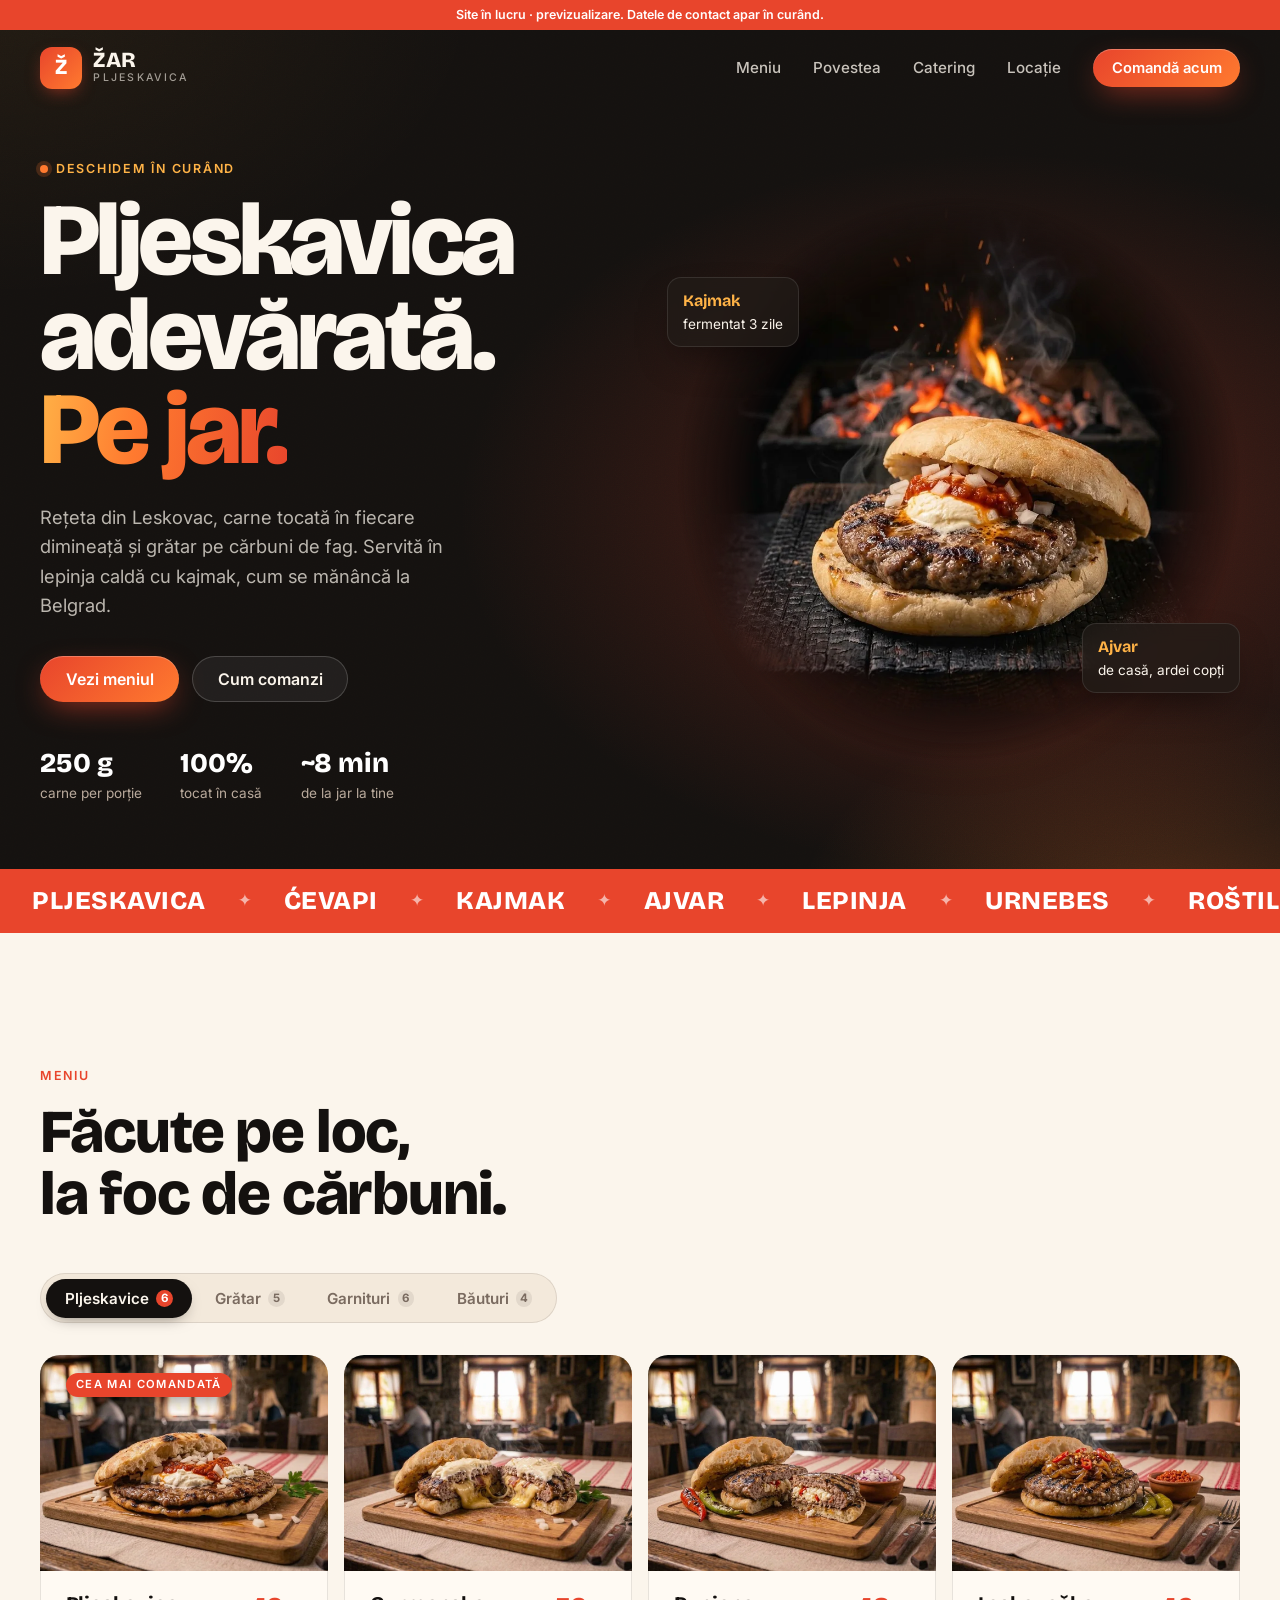
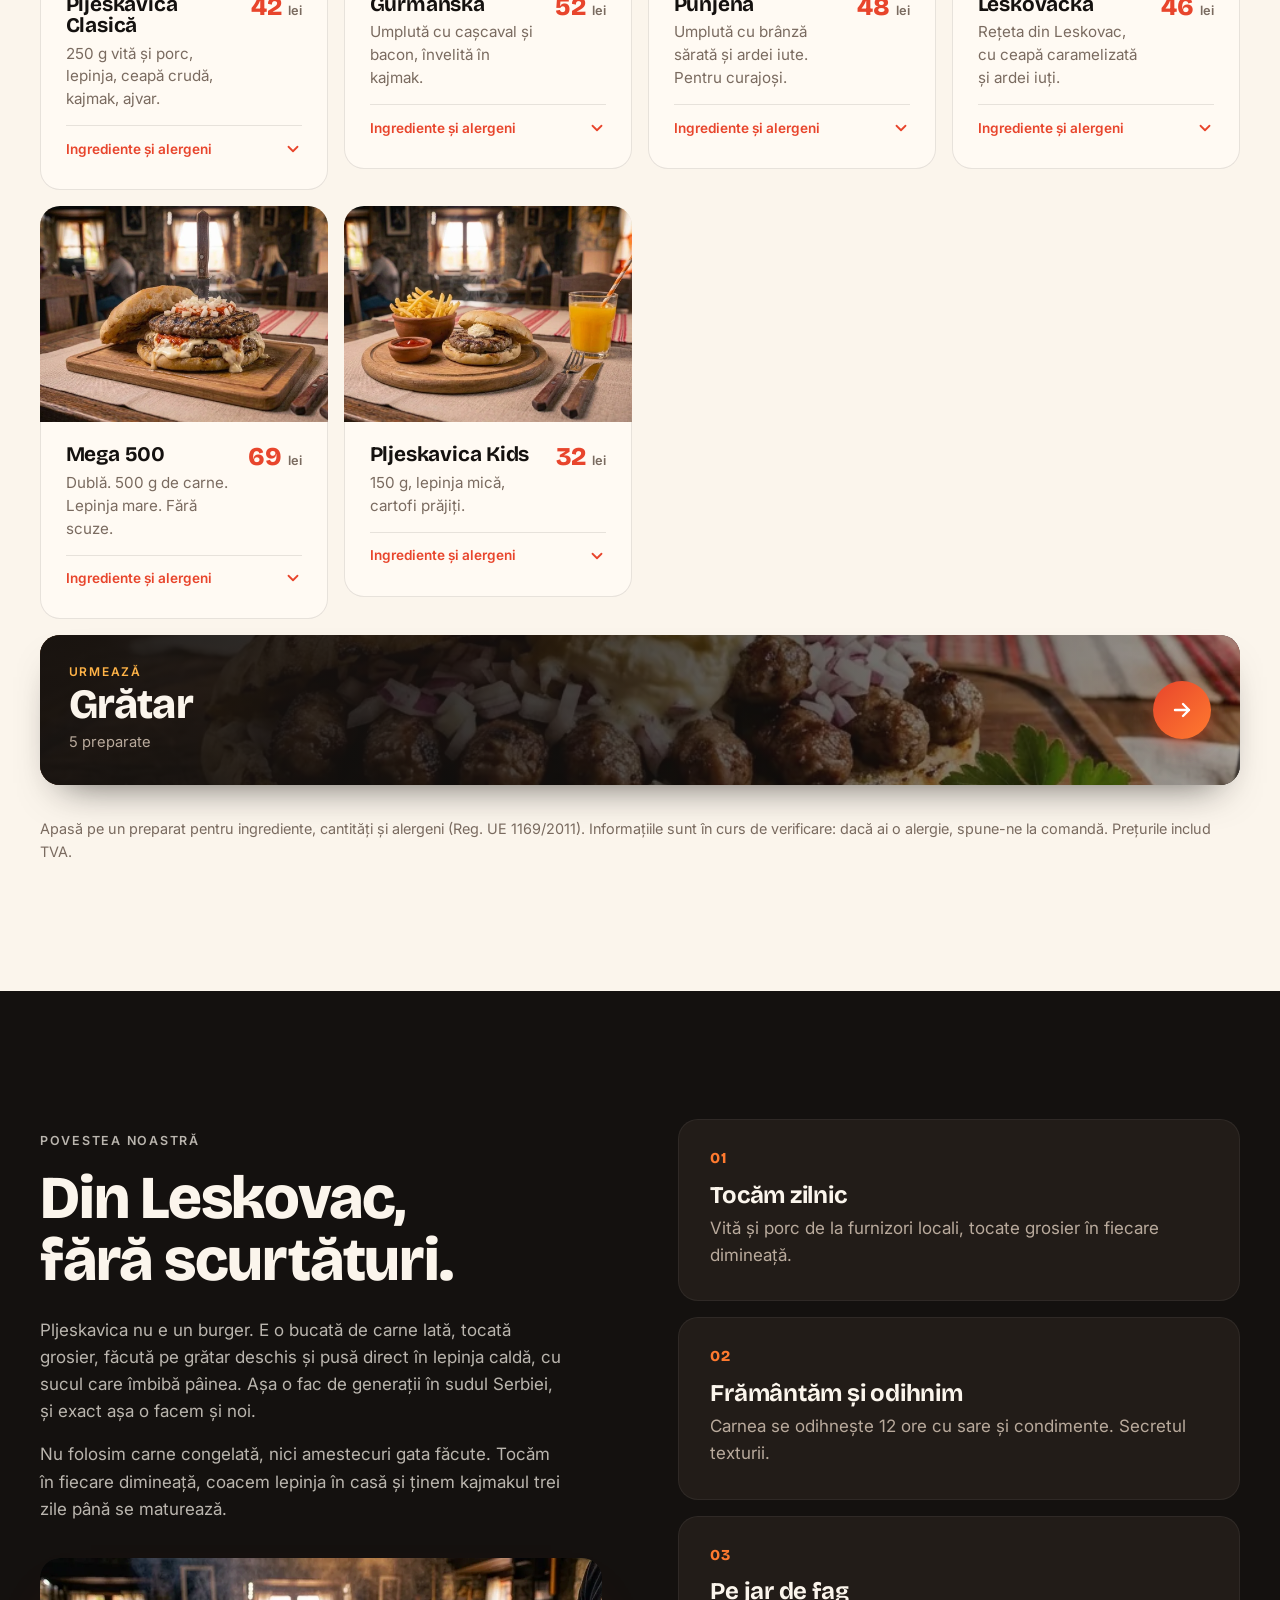
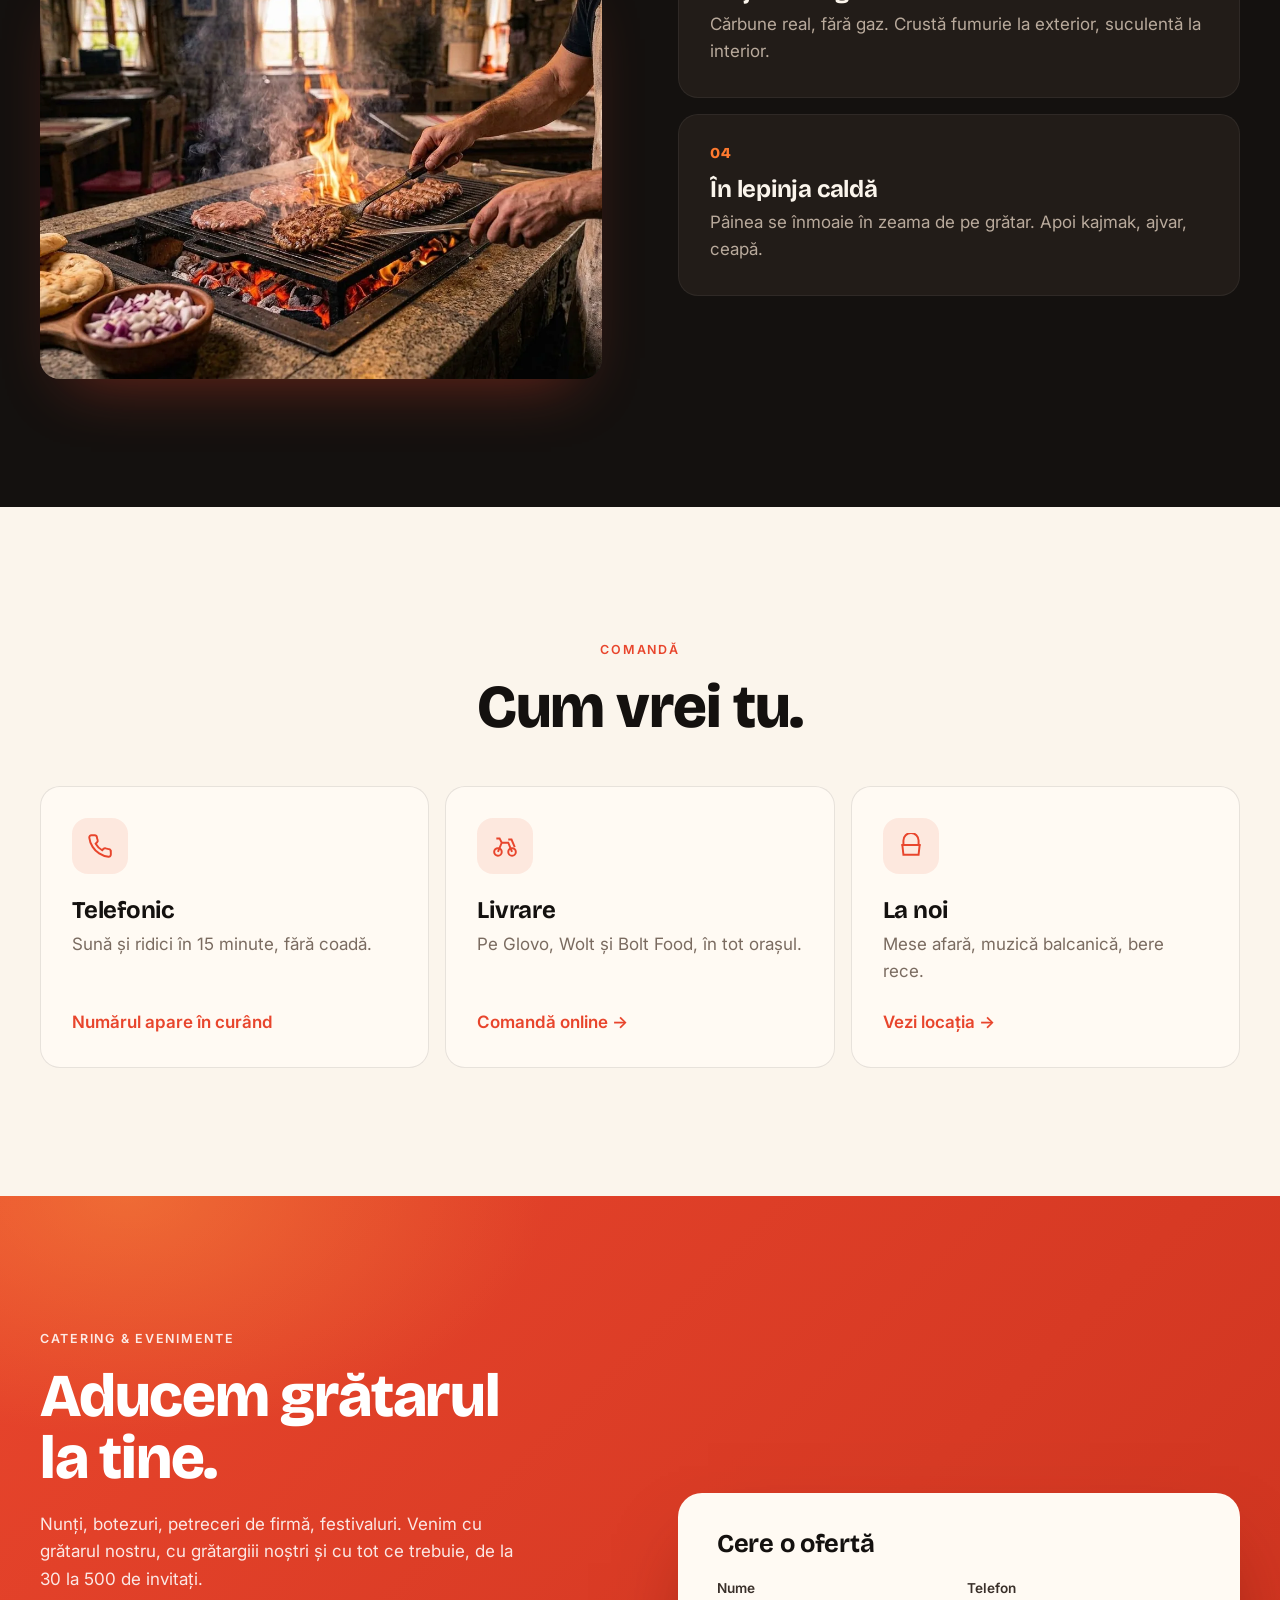
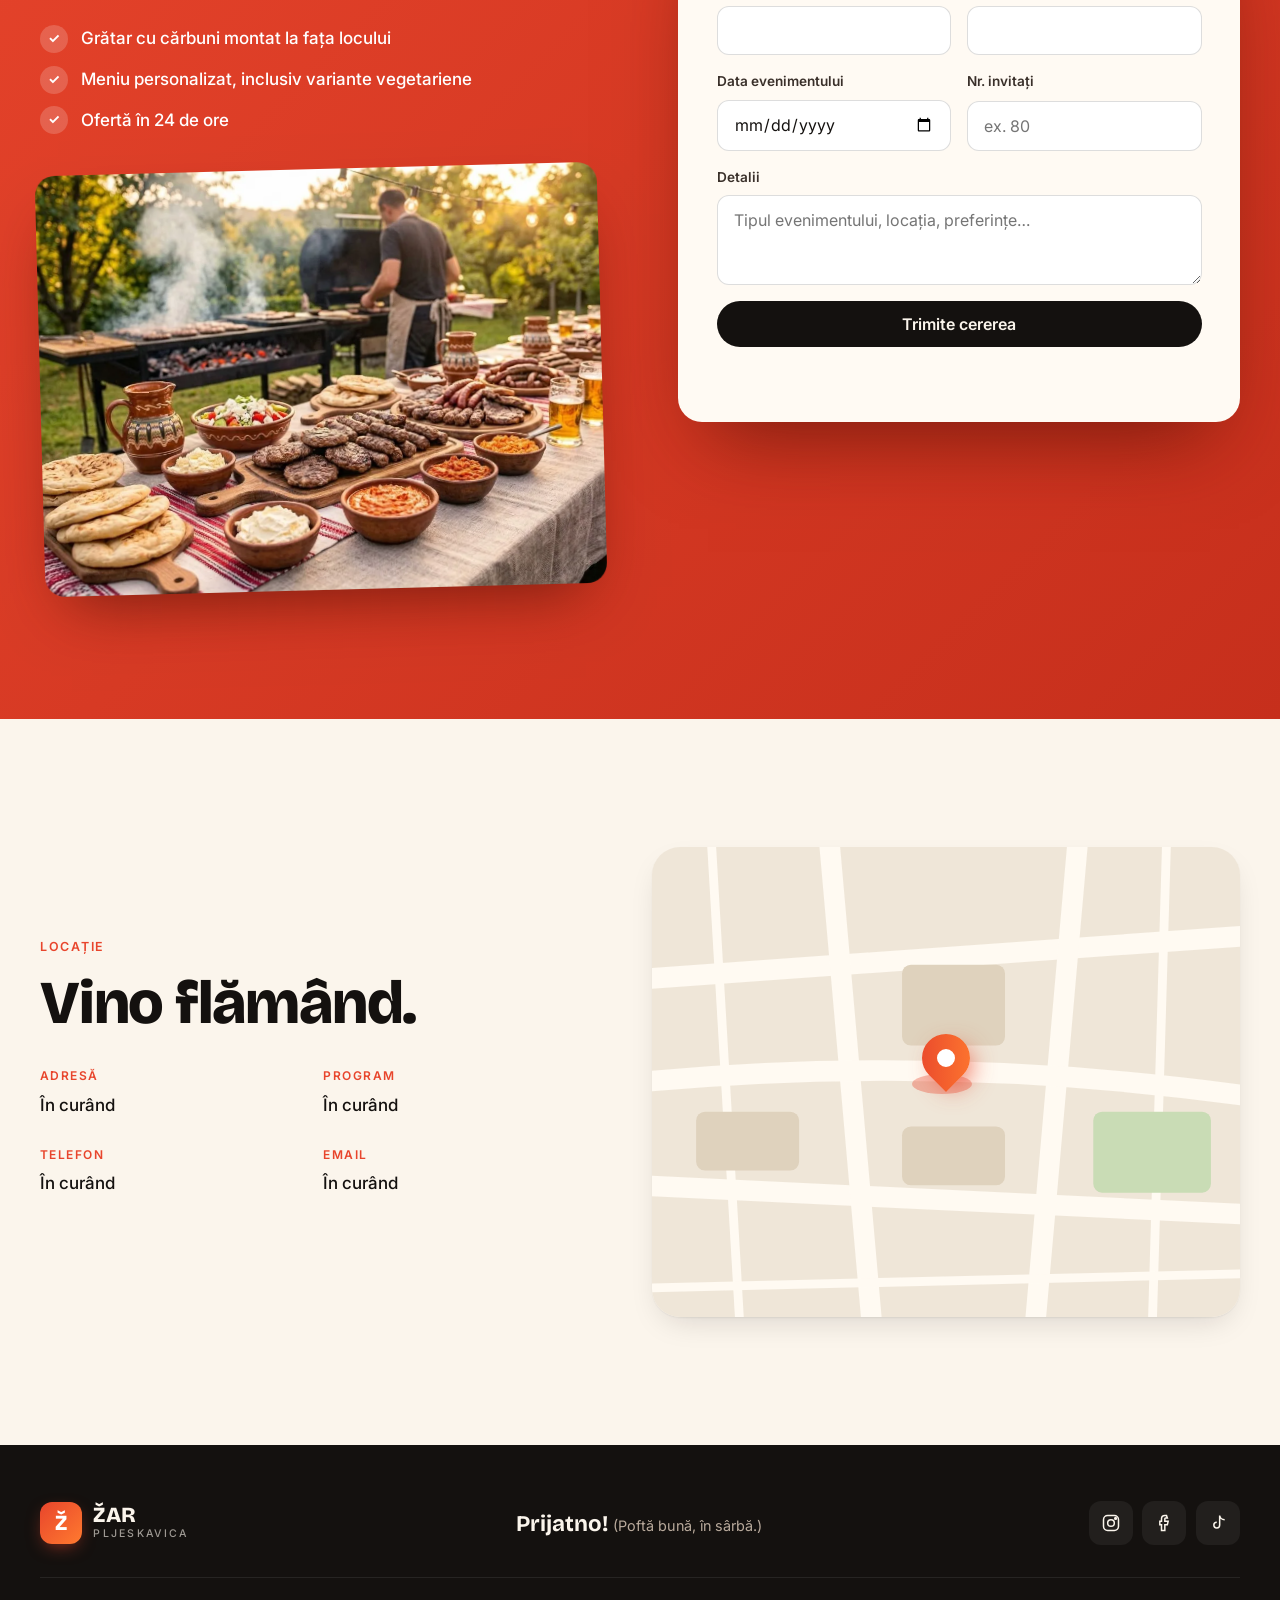
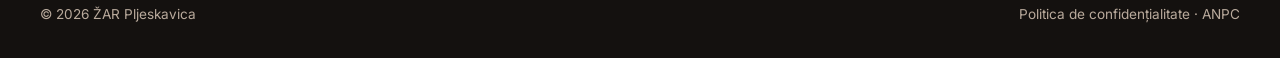
==== commit 81c8fbf0: "Meniu: fiecare preparat se deschide cu ingrediente, cantitate și alergeni - Toate cardurile pornesc " ====
--- a/index.html
+++ b/index.html
@@ -24,7 +24,7 @@
   <link rel="preconnect" href="https://fonts.googleapis.com">
   <link rel="preconnect" href="https://fonts.gstatic.com" crossorigin>
   <link href="https://fonts.googleapis.com/css2?family=Bricolage+Grotesque:opsz,wght@12..96,500;12..96,700;12..96,800&family=Inter:wght@400;500;600&display=swap" rel="stylesheet">
-  <link rel="stylesheet" href="styles.css?v=2026-10-01">
+  <link rel="stylesheet" href="styles.css?v=2026-10-01b">
   <link rel="icon" href="data:image/svg+xml,<svg xmlns='http://www.w3.org/2000/svg' viewBox='0 0 64 64'><defs><linearGradient id='g' x1='0' y1='0' x2='1' y2='1'><stop offset='0' stop-color='%23e8452c'/><stop offset='1' stop-color='%23ff7a2f'/></linearGradient></defs><rect width='64' height='64' rx='18' fill='url(%23g)'/><text x='32' y='46' font-size='36' font-family='Arial Black,Arial' font-weight='900' text-anchor='middle' fill='%23fff'>Ž</text></svg>">
 </head>
 <body>
@@ -111,36 +111,48 @@
             <h3>Pljeskavica Clasică</h3>
             <p>250 g vită și porc, lepinja, ceapă crudă, kajmak, ajvar.</p>
             <div class="dish__price">42 <small>lei</small></div>
+            <button class="dish__more" type="button" aria-expanded="false" aria-controls="det-pljeskavica-clasica">Ingrediente și alergeni<svg viewBox="0 0 24 24" fill="none" stroke="currentColor" stroke-width="2.4" stroke-linecap="round" stroke-linejoin="round" aria-hidden="true"><path d="m6 9 6 6 6-6"/></svg></button>
+            <div class="dish__details" id="det-pljeskavica-clasica"><div class="dish__details-inner"><dl class="dish__facts"><div><dt>Cantitate</dt><dd>~500 g (250 g carne)</dd></div></dl><p class="dish__ingr"><span>Ingrediente</span>Carne tocată de vită și porc, ceapă, sare, piper, boia · lepinja (făină de grâu, drojdie, apă, sare) · kajmak · ajvar (ardei copți, vinete, ulei, usturoi) · ceapă albă crudă</p><div class="dish__allergens"><span>Alergeni</span><ul><li>Gluten</li><li>Lapte</li></ul></div></div></div>
           </article>
           <article class="dish dish--photo">
             <img class="dish__img" src="img/gurmanska-2.webp" width="745" height="559" alt="Gurmanska tăiată în două, cu cașcaval topit, bacon și kajmak, pe lepinja" loading="lazy">
             <h3>Gurmanska</h3>
             <p>Umplută cu cașcaval și bacon, învelită în kajmak.</p>
             <div class="dish__price">52 <small>lei</small></div>
+            <button class="dish__more" type="button" aria-expanded="false" aria-controls="det-gurmanska">Ingrediente și alergeni<svg viewBox="0 0 24 24" fill="none" stroke="currentColor" stroke-width="2.4" stroke-linecap="round" stroke-linejoin="round" aria-hidden="true"><path d="m6 9 6 6 6-6"/></svg></button>
+            <div class="dish__details" id="det-gurmanska"><div class="dish__details-inner"><dl class="dish__facts"><div><dt>Cantitate</dt><dd>~560 g (250 g carne)</dd></div></dl><p class="dish__ingr"><span>Ingrediente</span>Carne tocată de vită și porc, umplută cu cașcaval și bacon, învelită în kajmak · lepinja · ceapă crudă</p><div class="dish__allergens"><span>Alergeni</span><ul><li>Gluten</li><li>Lapte</li></ul></div></div></div>
           </article>
           <article class="dish dish--photo">
             <img class="dish__img" src="img/punjena-2.webp" width="1024" height="768" alt="Punjena tăiată, cu umplutură de brânză albă și ardei iute, lângă ardei copți pe grătar" loading="lazy">
             <h3>Punjena</h3>
             <p>Umplută cu brânză sărată și ardei iute. Pentru curajoși.</p>
             <div class="dish__price">48 <small>lei</small></div>
+            <button class="dish__more" type="button" aria-expanded="false" aria-controls="det-punjena">Ingrediente și alergeni<svg viewBox="0 0 24 24" fill="none" stroke="currentColor" stroke-width="2.4" stroke-linecap="round" stroke-linejoin="round" aria-hidden="true"><path d="m6 9 6 6 6-6"/></svg></button>
+            <div class="dish__details" id="det-punjena"><div class="dish__details-inner"><dl class="dish__facts"><div><dt>Cantitate</dt><dd>~540 g (250 g carne)</dd></div><div><dt>Picant</dt><dd class="is-hot">Iute</dd></div></dl><p class="dish__ingr"><span>Ingrediente</span>Carne tocată de vită și porc, umplută cu brânză sărată (sir) și ardei iute · lepinja · ardei iuți la grătar · ceapă roșie</p><div class="dish__allergens"><span>Alergeni</span><ul><li>Gluten</li><li>Lapte</li></ul></div></div></div>
           </article>
           <article class="dish dish--photo">
             <img class="dish__img" src="img/leskovacka-2.webp" width="1024" height="768" alt="Leskovačka în lepinja, cu ceapă caramelizată, ardei iute și ljuta paprika" loading="lazy">
             <h3>Leskovačka</h3>
             <p>Rețeta din Leskovac, cu ceapă caramelizată și ardei iuți.</p>
             <div class="dish__price">46 <small>lei</small></div>
+            <button class="dish__more" type="button" aria-expanded="false" aria-controls="det-leskovacka">Ingrediente și alergeni<svg viewBox="0 0 24 24" fill="none" stroke="currentColor" stroke-width="2.4" stroke-linecap="round" stroke-linejoin="round" aria-hidden="true"><path d="m6 9 6 6 6-6"/></svg></button>
+            <div class="dish__details" id="det-leskovacka"><div class="dish__details-inner"><dl class="dish__facts"><div><dt>Cantitate</dt><dd>~520 g (250 g carne)</dd></div><div><dt>Picant</dt><dd class="is-hot">Foarte iute</dd></div></dl><p class="dish__ingr"><span>Ingrediente</span>Carne tocată de vită și porc cu ceapă și ardei iute tocate în compoziție · ceapă caramelizată · ardei iute proaspăt · ljuta paprika · ardei iuți murați · lepinja</p><div class="dish__allergens"><span>Alergeni</span><ul><li>Gluten</li></ul></div></div></div>
           </article>
           <article class="dish dish--photo">
             <img class="dish__img" src="img/mega-2.webp" width="1024" height="768" alt="Mega 500: două pljeskavice suprapuse în lepinja mare, cu kajmak, ajvar și ceapă, cu un cuțit înfipt în mijloc" loading="lazy">
             <h3>Mega 500</h3>
             <p>Dublă. 500 g de carne. Lepinja mare. Fără scuze.</p>
             <div class="dish__price">69 <small>lei</small></div>
+            <button class="dish__more" type="button" aria-expanded="false" aria-controls="det-mega-500">Ingrediente și alergeni<svg viewBox="0 0 24 24" fill="none" stroke="currentColor" stroke-width="2.4" stroke-linecap="round" stroke-linejoin="round" aria-hidden="true"><path d="m6 9 6 6 6-6"/></svg></button>
+            <div class="dish__details" id="det-mega-500"><div class="dish__details-inner"><dl class="dish__facts"><div><dt>Cantitate</dt><dd>~850 g (500 g carne)</dd></div></dl><p class="dish__ingr"><span>Ingrediente</span>Două pljeskavice de vită și porc · lepinja mare · kajmak · ajvar · ceapă albă crudă</p><div class="dish__allergens"><span>Alergeni</span><ul><li>Gluten</li><li>Lapte</li></ul></div></div></div>
           </article>
           <article class="dish dish--photo">
             <img class="dish__img" src="img/kids-2.webp" width="1024" height="768" alt="Pljeskavica Kids în lepinja mică, cu kajmak, cartofi prăjiți, ketchup și suc de portocale" loading="lazy">
             <h3>Pljeskavica Kids</h3>
             <p>150 g, lepinja mică, cartofi prăjiți.</p>
             <div class="dish__price">32 <small>lei</small></div>
+            <button class="dish__more" type="button" aria-expanded="false" aria-controls="det-pljeskavica-kids">Ingrediente și alergeni<svg viewBox="0 0 24 24" fill="none" stroke="currentColor" stroke-width="2.4" stroke-linecap="round" stroke-linejoin="round" aria-hidden="true"><path d="m6 9 6 6 6-6"/></svg></button>
+            <div class="dish__details" id="det-pljeskavica-kids"><div class="dish__details-inner"><dl class="dish__facts"><div><dt>Cantitate</dt><dd>~350 g (150 g carne)</dd></div></dl><p class="dish__ingr"><span>Ingrediente</span>Carne tocată de vită și porc, fără condimente iuți · lepinja mică · puțin kajmak · cartofi prăjiți · ketchup</p><div class="dish__allergens"><span>Alergeni</span><ul><li>Gluten</li><li>Lapte</li></ul></div></div></div>
           </article>
         </div>
 
@@ -151,30 +163,40 @@
             <h3>Ćevapi (10 buc.)</h3>
             <p>În lepinja, cu ceapă și kajmak.</p>
             <div class="dish__price">44 <small>lei</small></div>
+            <button class="dish__more" type="button" aria-expanded="false" aria-controls="det-cevapi-10-buc">Ingrediente și alergeni<svg viewBox="0 0 24 24" fill="none" stroke="currentColor" stroke-width="2.4" stroke-linecap="round" stroke-linejoin="round" aria-hidden="true"><path d="m6 9 6 6 6-6"/></svg></button>
+            <div class="dish__details" id="det-cevapi-10-buc"><div class="dish__details-inner"><dl class="dish__facts"><div><dt>Cantitate</dt><dd>~520 g (10 buc., ~300 g carne)</dd></div></dl><p class="dish__ingr"><span>Ingrediente</span>Ćevapi din carne tocată de vită și porc, sare, piper, usturoi · lepinja · ceapă roșie și albă · kajmak</p><div class="dish__allergens"><span>Alergeni</span><ul><li>Gluten</li><li>Lapte</li></ul></div></div></div>
           </article>
           <article class="dish dish--photo">
             <img class="dish__img" src="img/cevapi-5.webp" width="1024" height="768" alt="Porție mică de ćevapi în lepinja, cu ceapă și kajmak" loading="lazy">
             <h3>Ćevapi (5 buc.)</h3>
             <p>Porție mică, aceeași rețetă.</p>
             <div class="dish__price">28 <small>lei</small></div>
+            <button class="dish__more" type="button" aria-expanded="false" aria-controls="det-cevapi-5-buc">Ingrediente și alergeni<svg viewBox="0 0 24 24" fill="none" stroke="currentColor" stroke-width="2.4" stroke-linecap="round" stroke-linejoin="round" aria-hidden="true"><path d="m6 9 6 6 6-6"/></svg></button>
+            <div class="dish__details" id="det-cevapi-5-buc"><div class="dish__details-inner"><dl class="dish__facts"><div><dt>Cantitate</dt><dd>~300 g (5 buc., ~150 g carne)</dd></div></dl><p class="dish__ingr"><span>Ingrediente</span>Ćevapi din carne tocată de vită și porc, sare, piper, usturoi · lepinja mică · ceapă · kajmak</p><div class="dish__allergens"><span>Alergeni</span><ul><li>Gluten</li><li>Lapte</li></ul></div></div></div>
           </article>
           <article class="dish dish--photo">
             <img class="dish__img" src="img/vesalica.webp" width="1024" height="768" alt="Vešalica feliată, cu ajvar, ceapă și lepinja" loading="lazy">
             <h3>Vešalica</h3>
             <p>Mușchi de porc la grătar, marinat peste noapte.</p>
             <div class="dish__price">49 <small>lei</small></div>
+            <button class="dish__more" type="button" aria-expanded="false" aria-controls="det-vesalica">Ingrediente și alergeni<svg viewBox="0 0 24 24" fill="none" stroke="currentColor" stroke-width="2.4" stroke-linecap="round" stroke-linejoin="round" aria-hidden="true"><path d="m6 9 6 6 6-6"/></svg></button>
+            <div class="dish__details" id="det-vesalica"><div class="dish__details-inner"><dl class="dish__facts"><div><dt>Cantitate</dt><dd>~450 g (300 g carne)</dd></div></dl><p class="dish__ingr"><span>Ingrediente</span>Mușchi de porc marinat peste noapte (usturoi, piper, boia, ulei) · ajvar · ceapă albă · lepinja · pătrunjel</p><div class="dish__allergens"><span>Alergeni</span><ul><li>Gluten</li></ul></div></div></div>
           </article>
           <article class="dish dish--photo">
             <img class="dish__img" src="img/karadjordjeva.webp" width="1024" height="768" alt="Karađorđeva tăiată, cu kajmak topit, cartofi și sos tartar" loading="lazy">
             <h3>Karađorđeva</h3>
             <p>Șnițel rulat cu kajmak, pane, cu sos tartar.</p>
             <div class="dish__price">55 <small>lei</small></div>
+            <button class="dish__more" type="button" aria-expanded="false" aria-controls="det-karadjordjeva">Ingrediente și alergeni<svg viewBox="0 0 24 24" fill="none" stroke="currentColor" stroke-width="2.4" stroke-linecap="round" stroke-linejoin="round" aria-hidden="true"><path d="m6 9 6 6 6-6"/></svg></button>
+            <div class="dish__details" id="det-karadjordjeva"><div class="dish__details-inner"><dl class="dish__facts"><div><dt>Cantitate</dt><dd>~550 g (300 g carne)</dd></div></dl><p class="dish__ingr"><span>Ingrediente</span>Șnițel de porc rulat cu kajmak, pane în făină, ou și pesmet · sos tartar (maioneză, castraveți murați, capere, muștar) · cartofi prăjiți · salată de roșii și ceapă roșie</p><div class="dish__allergens"><span>Alergeni</span><ul><li>Gluten</li><li>Ouă</li><li>Lapte</li><li>Muștar</li></ul></div></div></div>
           </article>
           <article class="dish dish--photo">
             <img class="dish__img" src="img/platou-rostilj.webp" width="1024" height="768" alt="Platou roštilj cu pljeskavice, ćevapi, cârnați, cotlet, cartofi și salată" loading="lazy">
             <h3>Platou Roštilj (2 pers.)</h3>
             <p>Pljeskavica, ćevapi, vešalica, cârnați, garnituri.</p>
             <div class="dish__price">139 <small>lei</small></div>
+            <button class="dish__more" type="button" aria-expanded="false" aria-controls="det-platou-rostilj-2-pers">Ingrediente și alergeni<svg viewBox="0 0 24 24" fill="none" stroke="currentColor" stroke-width="2.4" stroke-linecap="round" stroke-linejoin="round" aria-hidden="true"><path d="m6 9 6 6 6-6"/></svg></button>
+            <div class="dish__details" id="det-platou-rostilj-2-pers"><div class="dish__details-inner"><dl class="dish__facts"><div><dt>Cantitate</dt><dd>~1,3 kg, pentru 2 persoane</dd></div></dl><p class="dish__ingr"><span>Ingrediente</span>2 pljeskavice · 6 ćevapi · vešalica · cotlet de porc · 2 cârnați · cartofi prăjiți · salată de roșii și ceapă · sos tartar · ajvar · lepinja</p><div class="dish__allergens"><span>Alergeni</span><ul><li>Gluten</li><li>Ouă</li><li>Lapte</li><li>Muștar</li></ul></div></div></div>
           </article>
         </div>
 
@@ -183,23 +205,52 @@
             <img class="dish__img" src="img/kajmak.webp" width="1024" height="768" alt="Kajmak într-un bol de lut, cu pâine, roșii și ceapă roșie" loading="lazy">
             <div class="dish__badge">De casă</div>
             <h3>Kajmak</h3><p>100 g, fermentat în casă.</p><div class="dish__price">14 <small>lei</small></div>
-          </article>
-          <article class="dish dish--photo"><img class="dish__img" src="img/ajvar.webp" width="1024" height="768" alt="Ajvar de casă într-o oală de lut pictată, cu pâine prăjită și usturoi" loading="lazy"><h3>Ajvar</h3><p>Ardei copți pe jar, usturoi.</p><div class="dish__price">12 <small>lei</small></div></article>
-          <article class="dish dish--photo"><img class="dish__img" src="img/urnebes.webp" width="1024" height="768" alt="Urnebes cremos într-o oală de lut, cu pâine prăjită" loading="lazy"><h3>Urnebes</h3><p>Brânză iute, cremoasă.</p><div class="dish__price">13 <small>lei</small></div></article>
-          <article class="dish dish--photo"><img class="dish__img" src="img/cartofi.webp" width="1024" height="768" alt="Cartofi prăjiți cu sare de mare, într-un bol de lut" loading="lazy"><h3>Cartofi prăjiți</h3><p>Tăiați manual, cu sare de mare.</p><div class="dish__price">14 <small>lei</small></div></article>
-          <article class="dish dish--photo"><img class="dish__img" src="img/sopska.webp" width="1024" height="768" alt="Salată šopska cu roșii, castraveți, ceapă și brânză rasă" loading="lazy"><h3>Salată Šopska</h3><p>Roșii, castraveți, ceapă, brânză.</p><div class="dish__price">22 <small>lei</small></div></article>
-          <article class="dish dish--photo"><img class="dish__img" src="img/lepinja.webp" width="1024" height="768" alt="Lepinja coaptă, ruptă în bucăți, pe tocător de lemn" loading="lazy"><h3>Lepinja extra</h3><p>Coaptă în casă, la cuptor.</p><div class="dish__price">6 <small>lei</small></div></article>
+            <button class="dish__more" type="button" aria-expanded="false" aria-controls="det-kajmak">Ingrediente și alergeni<svg viewBox="0 0 24 24" fill="none" stroke="currentColor" stroke-width="2.4" stroke-linecap="round" stroke-linejoin="round" aria-hidden="true"><path d="m6 9 6 6 6-6"/></svg></button>
+            <div class="dish__details" id="det-kajmak"><div class="dish__details-inner"><dl class="dish__facts"><div><dt>Cantitate</dt><dd>100 g</dd></div></dl><p class="dish__ingr"><span>Ingrediente</span>Smântână din lapte de vacă, maturată 3 zile, sare</p><div class="dish__allergens"><span>Alergeni</span><ul><li>Lapte</li></ul></div></div></div>
+          </article>
+          <article class="dish dish--photo"><img class="dish__img" src="img/ajvar.webp" width="1024" height="768" alt="Ajvar de casă într-o oală de lut pictată, cu pâine prăjită și usturoi" loading="lazy"><h3>Ajvar</h3><p>Ardei copți pe jar, usturoi.</p><div class="dish__price">12 <small>lei</small></div>
+            <button class="dish__more" type="button" aria-expanded="false" aria-controls="det-ajvar">Ingrediente și alergeni<svg viewBox="0 0 24 24" fill="none" stroke="currentColor" stroke-width="2.4" stroke-linecap="round" stroke-linejoin="round" aria-hidden="true"><path d="m6 9 6 6 6-6"/></svg></button>
+            <div class="dish__details" id="det-ajvar"><div class="dish__details-inner"><dl class="dish__facts"><div><dt>Cantitate</dt><dd>100 g</dd></div></dl><p class="dish__ingr"><span>Ingrediente</span>Ardei roșii copți pe jar, vinete, ulei de floarea-soarelui, usturoi, oțet, sare</p><div class="dish__allergens"><span>Alergeni</span><ul><li class="is-none">Fără alergeni majori</li></ul></div></div></div>
+          </article>
+          <article class="dish dish--photo"><img class="dish__img" src="img/urnebes.webp" width="1024" height="768" alt="Urnebes cremos într-o oală de lut, cu pâine prăjită" loading="lazy"><h3>Urnebes</h3><p>Brânză iute, cremoasă.</p><div class="dish__price">13 <small>lei</small></div>
+            <button class="dish__more" type="button" aria-expanded="false" aria-controls="det-urnebes">Ingrediente și alergeni<svg viewBox="0 0 24 24" fill="none" stroke="currentColor" stroke-width="2.4" stroke-linecap="round" stroke-linejoin="round" aria-hidden="true"><path d="m6 9 6 6 6-6"/></svg></button>
+            <div class="dish__details" id="det-urnebes"><div class="dish__details-inner"><dl class="dish__facts"><div><dt>Cantitate</dt><dd>100 g</dd></div><div><dt>Picant</dt><dd class="is-hot">Iute</dd></div></dl><p class="dish__ingr"><span>Ingrediente</span>Brânză de vaci și brânză sărată, ardei iute, boia iute, usturoi</p><div class="dish__allergens"><span>Alergeni</span><ul><li>Lapte</li></ul></div></div></div>
+          </article>
+          <article class="dish dish--photo"><img class="dish__img" src="img/cartofi.webp" width="1024" height="768" alt="Cartofi prăjiți cu sare de mare, într-un bol de lut" loading="lazy"><h3>Cartofi prăjiți</h3><p>Tăiați manual, cu sare de mare.</p><div class="dish__price">14 <small>lei</small></div>
+            <button class="dish__more" type="button" aria-expanded="false" aria-controls="det-cartofi-prajiti">Ingrediente și alergeni<svg viewBox="0 0 24 24" fill="none" stroke="currentColor" stroke-width="2.4" stroke-linecap="round" stroke-linejoin="round" aria-hidden="true"><path d="m6 9 6 6 6-6"/></svg></button>
+            <div class="dish__details" id="det-cartofi-prajiti"><div class="dish__details-inner"><dl class="dish__facts"><div><dt>Cantitate</dt><dd>200 g</dd></div></dl><p class="dish__ingr"><span>Ingrediente</span>Cartofi tăiați manual, ulei de floarea-soarelui, sare de mare</p><div class="dish__allergens"><span>Alergeni</span><ul><li class="is-none">Fără alergeni majori</li></ul></div></div></div>
+          </article>
+          <article class="dish dish--photo"><img class="dish__img" src="img/sopska.webp" width="1024" height="768" alt="Salată šopska cu roșii, castraveți, ceapă și brânză rasă" loading="lazy"><h3>Salată Šopska</h3><p>Roșii, castraveți, ceapă, brânză.</p><div class="dish__price">22 <small>lei</small></div>
+            <button class="dish__more" type="button" aria-expanded="false" aria-controls="det-salata-sopska">Ingrediente și alergeni<svg viewBox="0 0 24 24" fill="none" stroke="currentColor" stroke-width="2.4" stroke-linecap="round" stroke-linejoin="round" aria-hidden="true"><path d="m6 9 6 6 6-6"/></svg></button>
+            <div class="dish__details" id="det-salata-sopska"><div class="dish__details-inner"><dl class="dish__facts"><div><dt>Cantitate</dt><dd>300 g</dd></div></dl><p class="dish__ingr"><span>Ingrediente</span>Roșii, castraveți, ardei, ceapă, brânză sărată rasă, măsline, ulei, pătrunjel</p><div class="dish__allergens"><span>Alergeni</span><ul><li>Lapte</li></ul></div></div></div>
+          </article>
+          <article class="dish dish--photo"><img class="dish__img" src="img/lepinja.webp" width="1024" height="768" alt="Lepinja coaptă, ruptă în bucăți, pe tocător de lemn" loading="lazy"><h3>Lepinja extra</h3><p>Coaptă în casă, la cuptor.</p><div class="dish__price">6 <small>lei</small></div>
+            <button class="dish__more" type="button" aria-expanded="false" aria-controls="det-lepinja-extra">Ingrediente și alergeni<svg viewBox="0 0 24 24" fill="none" stroke="currentColor" stroke-width="2.4" stroke-linecap="round" stroke-linejoin="round" aria-hidden="true"><path d="m6 9 6 6 6-6"/></svg></button>
+            <div class="dish__details" id="det-lepinja-extra"><div class="dish__details-inner"><dl class="dish__facts"><div><dt>Cantitate</dt><dd>1 buc. (~150 g)</dd></div></dl><p class="dish__ingr"><span>Ingrediente</span>Făină de grâu, apă, drojdie, sare</p><div class="dish__allergens"><span>Alergeni</span><ul><li>Gluten</li></ul></div></div></div>
+          </article>
         </div>
 
         <div class="menu__panel" data-panel="bauturi" role="tabpanel" id="panel-bauturi" aria-labelledby="tab-bauturi" hidden>
-          <article class="dish dish--photo"><img class="dish__img" src="img/jelen.webp" width="1024" height="768" alt="Sticlă și pahar de bere Jelen Pivo pe masa de lemn" loading="lazy"><h3>Jelen Pivo</h3><p>0,5 l. Bere sârbească.</p><div class="dish__price">14 <small>lei</small></div></article>
-          <article class="dish dish--photo"><img class="dish__img" src="img/limonada.webp" width="1024" height="768" alt="Limonadă de casă cu mentă și lămâie, lângă o carafă de lut pictată" loading="lazy"><h3>Limonadă de casă</h3><p>Lămâie, mentă, miere.</p><div class="dish__price">16 <small>lei</small></div></article>
-          <article class="dish dish--photo"><img class="dish__img" src="img/rakija.webp" width="1024" height="768" alt="Două pahare de rakija de prune, cu carafă de lut, prune și nuci" loading="lazy"><h3>Rakija de prune</h3><p>50 ml, din Serbia.</p><div class="dish__price">15 <small>lei</small></div></article>
-          <article class="dish dish--photo"><img class="dish__img" src="img/apa-suc.webp" width="1024" height="768" alt="Un pahar de apă rece și un suc de portocale" loading="lazy"><h3>Apă / Suc</h3><p>0,5 l.</p><div class="dish__price">8 <small>lei</small></div></article>
-        </div>
-      </div>
-
-      <p class="menu__note reveal">Prețurile includ TVA. Întreabă-ne despre alergeni, suntem bucuroși să te ajutăm.</p>
+          <article class="dish dish--photo"><img class="dish__img" src="img/jelen.webp" width="1024" height="768" alt="Sticlă și pahar de bere Jelen Pivo pe masa de lemn" loading="lazy"><h3>Jelen Pivo</h3><p>0,5 l. Bere sârbească.</p><div class="dish__price">14 <small>lei</small></div>
+            <button class="dish__more" type="button" aria-expanded="false" aria-controls="det-jelen-pivo">Ingrediente și alergeni<svg viewBox="0 0 24 24" fill="none" stroke="currentColor" stroke-width="2.4" stroke-linecap="round" stroke-linejoin="round" aria-hidden="true"><path d="m6 9 6 6 6-6"/></svg></button>
+            <div class="dish__details" id="det-jelen-pivo"><div class="dish__details-inner"><dl class="dish__facts"><div><dt>Cantitate</dt><dd>0,5 l · 4,8% alc.</dd></div></dl><p class="dish__ingr"><span>Ingrediente</span>Apă, malț de orz, hamei</p><div class="dish__allergens"><span>Alergeni</span><ul><li>Gluten (orz)</li></ul></div></div></div>
+          </article>
+          <article class="dish dish--photo"><img class="dish__img" src="img/limonada.webp" width="1024" height="768" alt="Limonadă de casă cu mentă și lămâie, lângă o carafă de lut pictată" loading="lazy"><h3>Limonadă de casă</h3><p>Lămâie, mentă, miere.</p><div class="dish__price">16 <small>lei</small></div>
+            <button class="dish__more" type="button" aria-expanded="false" aria-controls="det-limonada-de-casa">Ingrediente și alergeni<svg viewBox="0 0 24 24" fill="none" stroke="currentColor" stroke-width="2.4" stroke-linecap="round" stroke-linejoin="round" aria-hidden="true"><path d="m6 9 6 6 6-6"/></svg></button>
+            <div class="dish__details" id="det-limonada-de-casa"><div class="dish__details-inner"><dl class="dish__facts"><div><dt>Cantitate</dt><dd>0,4 l</dd></div></dl><p class="dish__ingr"><span>Ingrediente</span>Lămâie, mentă proaspătă, miere, apă, gheață</p><div class="dish__allergens"><span>Alergeni</span><ul><li class="is-none">Fără alergeni majori</li></ul></div></div></div>
+          </article>
+          <article class="dish dish--photo"><img class="dish__img" src="img/rakija.webp" width="1024" height="768" alt="Două pahare de rakija de prune, cu carafă de lut, prune și nuci" loading="lazy"><h3>Rakija de prune</h3><p>50 ml, din Serbia.</p><div class="dish__price">15 <small>lei</small></div>
+            <button class="dish__more" type="button" aria-expanded="false" aria-controls="det-rakija-de-prune">Ingrediente și alergeni<svg viewBox="0 0 24 24" fill="none" stroke="currentColor" stroke-width="2.4" stroke-linecap="round" stroke-linejoin="round" aria-hidden="true"><path d="m6 9 6 6 6-6"/></svg></button>
+            <div class="dish__details" id="det-rakija-de-prune"><div class="dish__details-inner"><dl class="dish__facts"><div><dt>Cantitate</dt><dd>50 ml · 40% alc.</dd></div></dl><p class="dish__ingr"><span>Ingrediente</span>Distilat de prune</p><div class="dish__allergens"><span>Alergeni</span><ul><li class="is-none">Fără alergeni majori</li></ul></div></div></div>
+          </article>
+          <article class="dish dish--photo"><img class="dish__img" src="img/apa-suc.webp" width="1024" height="768" alt="Un pahar de apă rece și un suc de portocale" loading="lazy"><h3>Apă / Suc</h3><p>0,5 l.</p><div class="dish__price">8 <small>lei</small></div>
+            <button class="dish__more" type="button" aria-expanded="false" aria-controls="det-apa-suc">Ingrediente și alergeni<svg viewBox="0 0 24 24" fill="none" stroke="currentColor" stroke-width="2.4" stroke-linecap="round" stroke-linejoin="round" aria-hidden="true"><path d="m6 9 6 6 6-6"/></svg></button>
+            <div class="dish__details" id="det-apa-suc"><div class="dish__details-inner"><dl class="dish__facts"><div><dt>Cantitate</dt><dd>0,5 l</dd></div></dl><p class="dish__ingr"><span>Ingrediente</span>Apă plată sau minerală · suc natural de portocale</p><div class="dish__allergens"><span>Alergeni</span><ul><li class="is-none">Fără alergeni majori</li></ul></div></div></div>
+          </article>
+        </div>
+      </div>
+
+      <p class="menu__note reveal">Apasă pe un preparat pentru ingrediente, cantități și alergeni (Reg. UE 1169/2011). Informațiile sunt în curs de verificare: dacă ai o alergie, spune-ne la comandă. Prețurile includ TVA.</p>
     </div>
   </section>
 
@@ -355,6 +406,6 @@
   Comandă
 </a>
 
-<script src="script.js?v=2026-10-01"></script>
+<script src="script.js?v=2026-10-01b"></script>
 </body>
 </html>
--- a/styles.css
+++ b/styles.css
@@ -234,7 +234,7 @@
 }
 .tabs {
   position: relative; display: inline-flex; gap: .25rem; padding: .35rem; max-width: 100%;
-  background: rgba(243, 233, 218, .92); border-radius: 999px; pointer-events: auto;
+  background: rgba(243, 233, 218, .97); border-radius: 999px; pointer-events: auto;
   backdrop-filter: blur(14px) saturate(1.3); -webkit-backdrop-filter: blur(14px) saturate(1.3);
   box-shadow: inset 0 0 0 1px var(--line);
   transition: box-shadow .3s var(--ease);
@@ -315,26 +315,61 @@
 @keyframes nudge { 0%, 60%, 100% { translate: 0; } 30% { translate: 6px 0; } }
 .dish {
   position: relative; display: grid; grid-template-columns: 1fr auto; grid-template-rows: auto 1fr; column-gap: 1rem; row-gap: .4rem;
-  padding: 1.6rem; border-radius: var(--radius); background: var(--paper);
+  padding: 1.6rem; border-radius: var(--radius); background: var(--paper); cursor: pointer;
   box-shadow: inset 0 0 0 1px var(--line);
-  transition: transform .3s var(--ease), box-shadow .3s var(--ease);
+  transition: transform .3s var(--ease), box-shadow .3s var(--ease), background-color .35s var(--ease), color .35s var(--ease);
 }
 .dish:hover { transform: translateY(-4px); box-shadow: inset 0 0 0 1px rgba(232,69,44,.25), var(--shadow); }
 .dish h3 { grid-column: 1; }
-.dish p { grid-column: 1; color: var(--muted); font-size: .95rem; line-height: 1.5; }
-.dish__price { grid-column: 2; grid-row: 1 / 3; align-self: start; font: 800 1.6rem/1 var(--display); color: var(--fire); white-space: nowrap; }
-.dish__price small { font: 600 .8rem var(--body); color: var(--muted); }
-.dish--featured { background: var(--ink); color: var(--cream); box-shadow: none; padding-top: 3.1rem; }
-.dish--featured p { color: var(--muted-light); }
-.dish--featured .dish__price { color: var(--ember); }
-.dish--featured:hover { box-shadow: 0 20px 40px -18px rgba(232,69,44,.6); }
+.dish p { grid-column: 1; color: var(--muted); font-size: .95rem; line-height: 1.5; transition: color .35s; }
+.dish__price { grid-column: 2; grid-row: 1 / 3; align-self: start; font: 800 1.6rem/1 var(--display); color: var(--fire); white-space: nowrap; transition: color .35s; }
+.dish__price small { font: 600 .8rem var(--body); color: var(--muted); transition: color .35s; }
+
+/* Selected card: dark, with ingredients / quantity / allergens revealed. */
+.dish.is-open { background: var(--ink); color: var(--cream); transform: none; box-shadow: 0 24px 48px -20px rgba(232,69,44,.55); }
+.dish.is-open p, .dish.is-open .dish__price small { color: var(--muted-light); }
+.dish.is-open .dish__price { color: var(--ember); }
+
+.dish__more {
+  grid-column: 1 / -1; display: flex; align-items: center; justify-content: space-between; gap: .5rem;
+  margin-top: .5rem; padding: .85rem 0 0; border: 0; border-top: 1px solid var(--line); background: none;
+  font: 600 .85rem/1.2 var(--body); color: var(--fire); cursor: pointer; text-align: left;
+  transition: color .35s, border-color .35s;
+}
+.dish__more svg { width: 18px; height: 18px; flex: none; transition: transform .45s var(--ease); }
+.dish.is-open .dish__more { color: var(--ember); border-top-color: rgba(255,255,255,.12); }
+.dish.is-open .dish__more svg { transform: rotate(180deg); }
+
+.dish__details { grid-column: 1 / -1; display: grid; grid-template-rows: 0fr; transition: grid-template-rows .45s var(--ease); cursor: auto; }
+.dish.is-open .dish__details { grid-template-rows: 1fr; }
+.dish__details-inner {
+  min-height: 0; overflow: hidden; display: grid; gap: 1rem;
+  opacity: 0; transition: opacity .3s var(--ease);
+}
+.dish.is-open .dish__details-inner { opacity: 1; transition-delay: .12s; padding-top: 1.1rem; }
+.dish__facts { display: flex; flex-wrap: wrap; gap: .8rem 1.8rem; margin: 0; }
+.dish__facts dt, .dish__ingr span, .dish__allergens > span {
+  display: block; margin-bottom: .3rem;
+  font: 600 .68rem/1 var(--body); text-transform: uppercase; letter-spacing: .14em; color: var(--muted-light);
+}
+.dish__facts dd { margin: 0; font-weight: 600; }
+.dish__facts dd.is-hot { color: var(--fire-2); }
+.dish__facts dd.is-hot::before { content: "🌶 "; }
+.dish .dish__ingr { color: rgba(251,245,236,.82); font-size: .9rem; line-height: 1.55; }
+.dish__allergens ul { display: flex; flex-wrap: wrap; gap: .4rem; margin: 0; padding: 0; list-style: none; }
+.dish__allergens li {
+  padding: .35rem .75rem; border-radius: 999px; font: 600 .78rem/1 var(--body);
+  color: #ffc2a1; background: rgba(232,69,44,.16); box-shadow: inset 0 0 0 1px rgba(255,122,47,.35);
+}
+.dish__allergens li.is-none { color: var(--muted-light); background: rgba(255,255,255,.07); box-shadow: none; }
 .dish__badge {
   position: absolute; top: 1.1rem; left: 1.6rem;
   font: 600 .7rem/1 var(--body); text-transform: uppercase; letter-spacing: .12em;
   color: #fff; background: var(--fire); padding: .4rem .65rem; border-radius: 999px;
 }
-.menu__panel { grid-auto-flow: dense; }
-.dish--photo { grid-row: span 2; grid-template-rows: auto auto 1fr; padding-top: 0; overflow: hidden; }
+/* align-items: start so an opened card grows on its own instead of stretching its row neighbours */
+.menu__panel { grid-auto-flow: dense; align-items: start; }
+.dish--photo { grid-row: span 2; grid-template-rows: auto auto auto auto auto; padding-top: 0; overflow: hidden; }
 .dish__img {
   grid-column: 1 / -1; width: calc(100% + 3.2rem); max-width: none; margin: 0 -1.6rem 1rem;
   aspect-ratio: 4 / 3; object-fit: cover; object-position: center 40%;
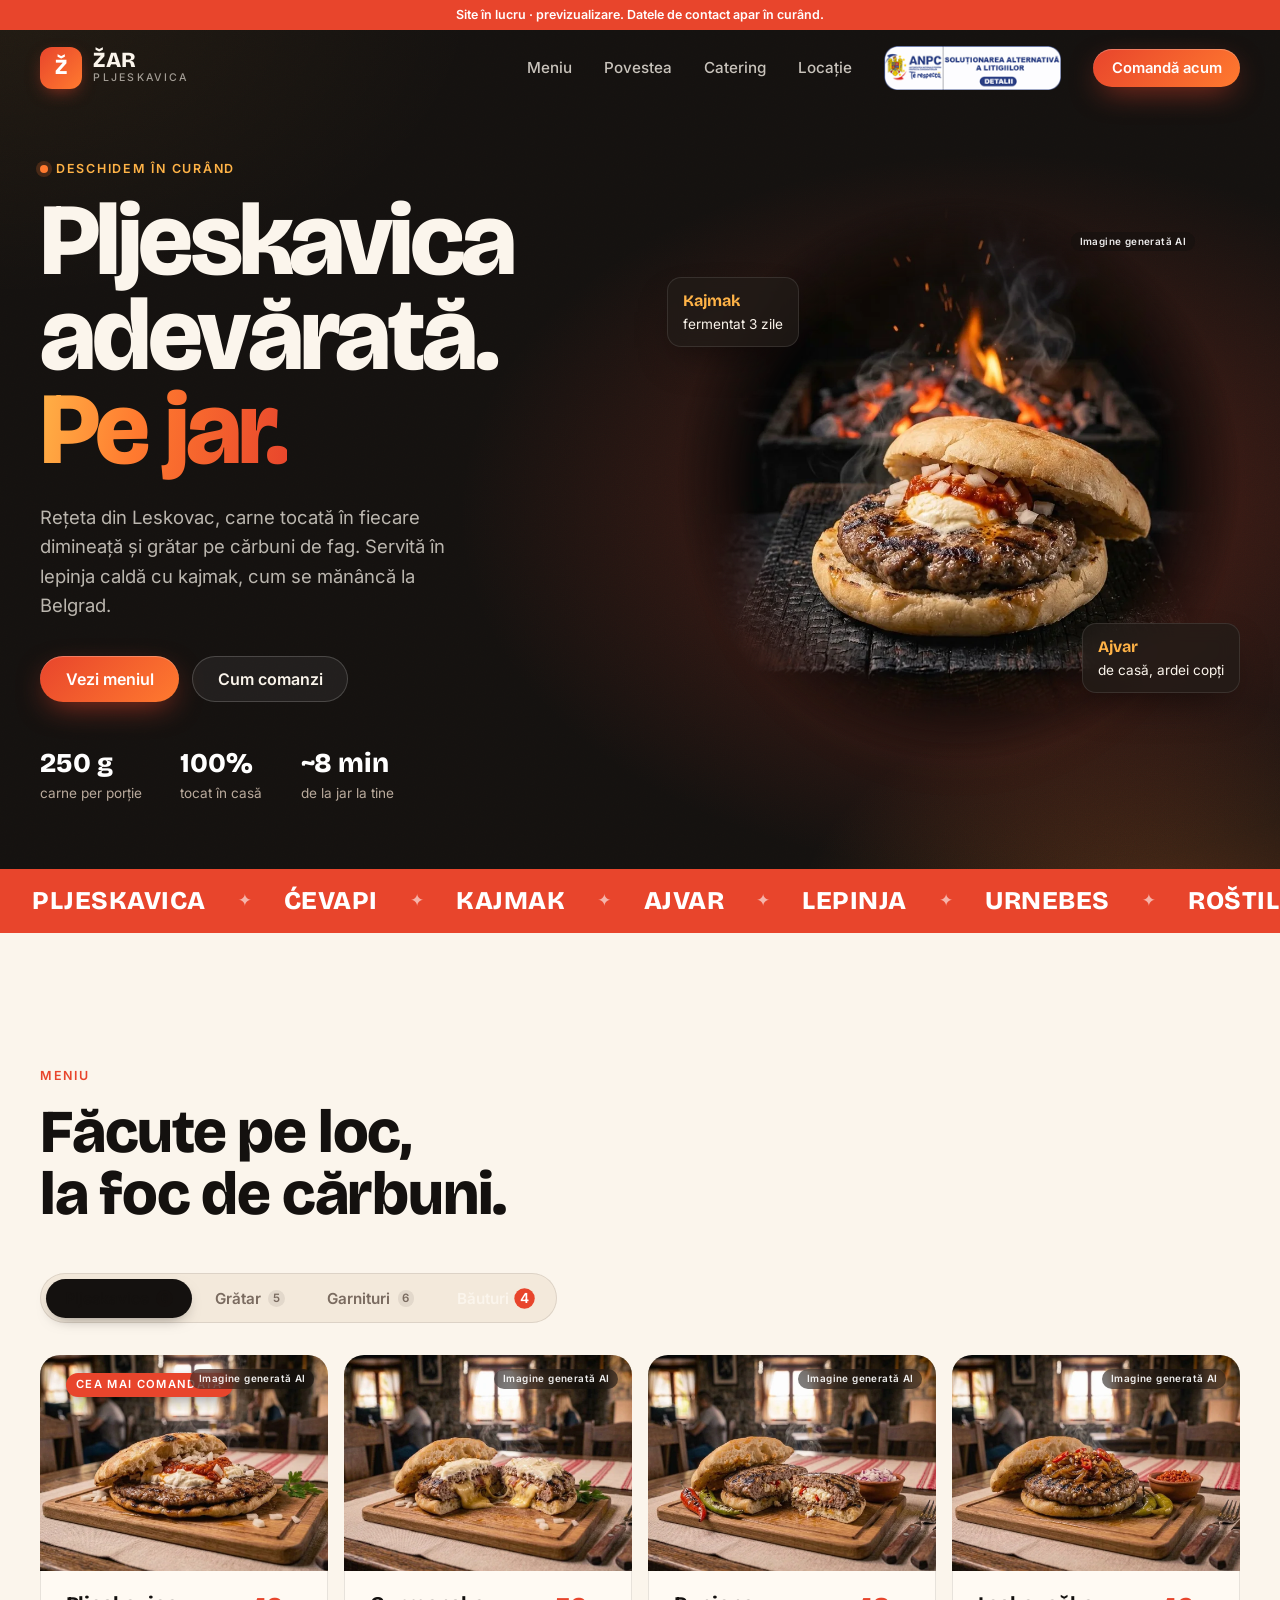
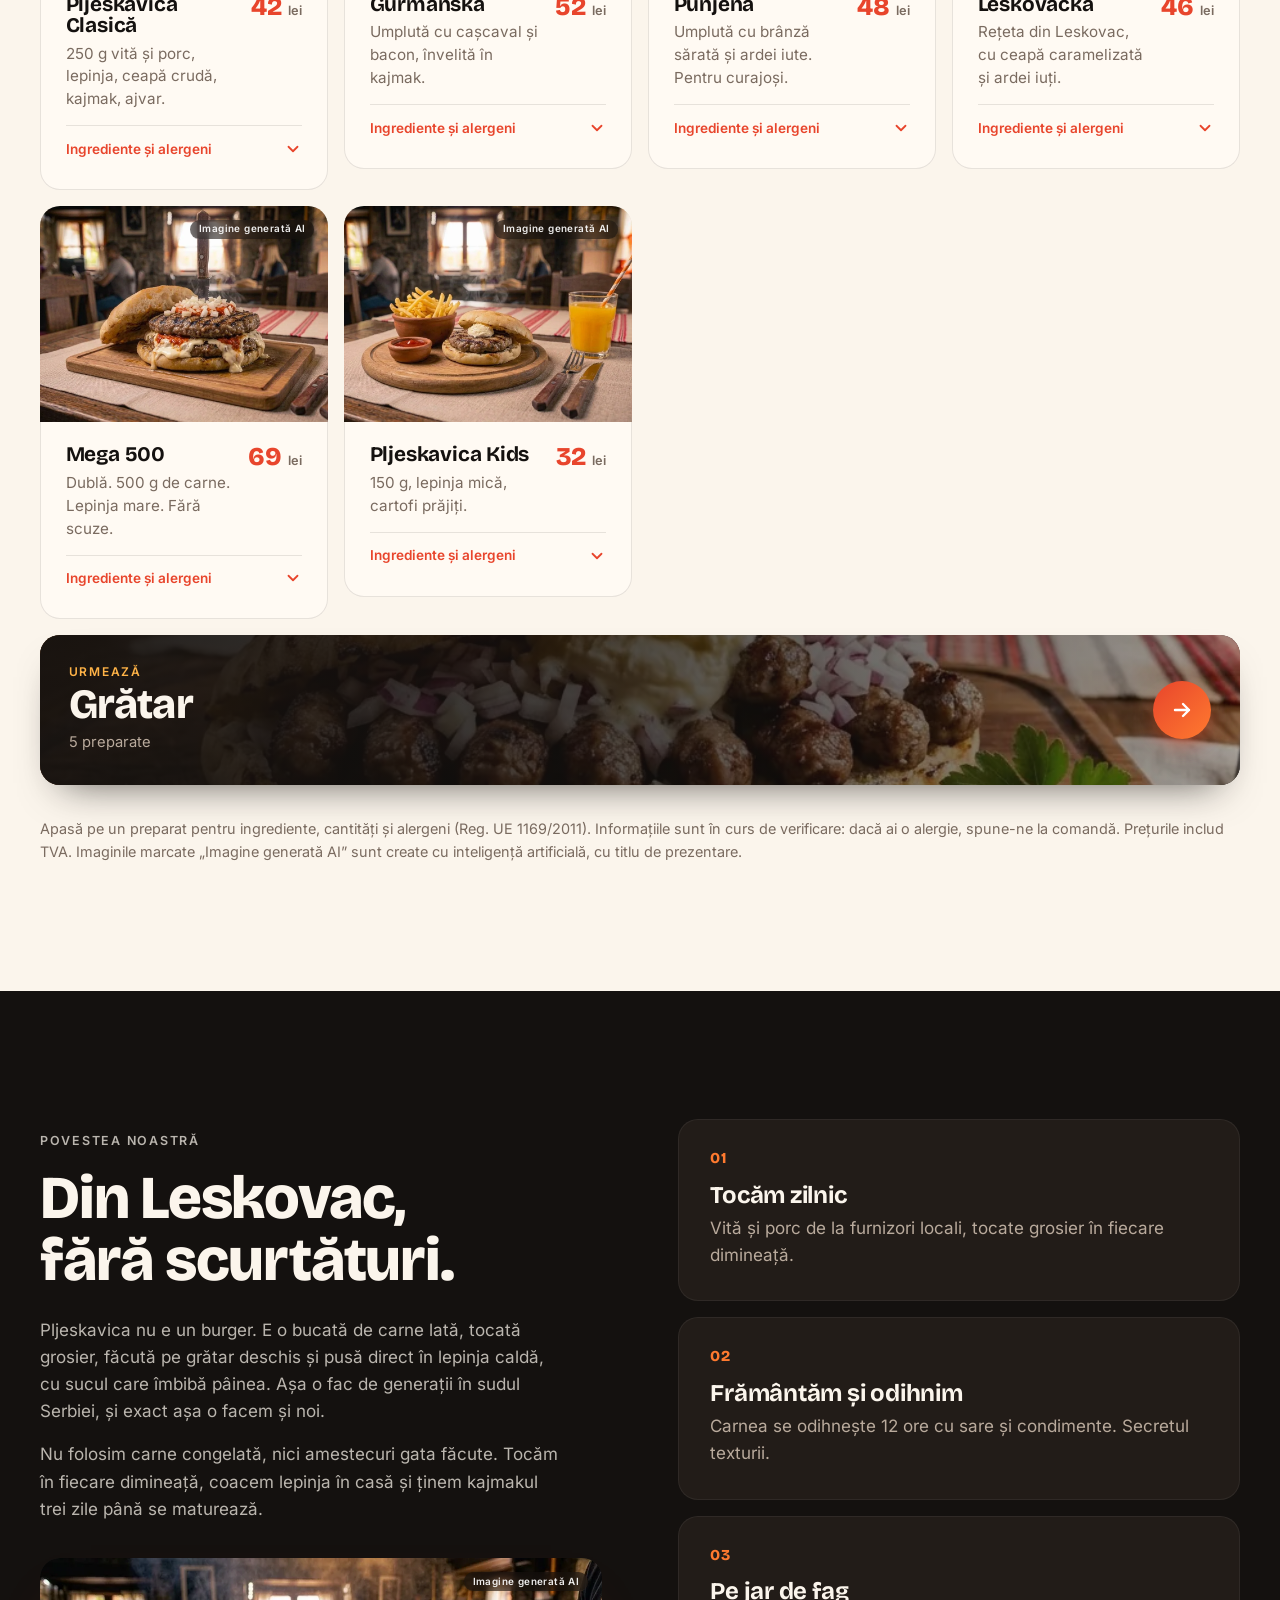
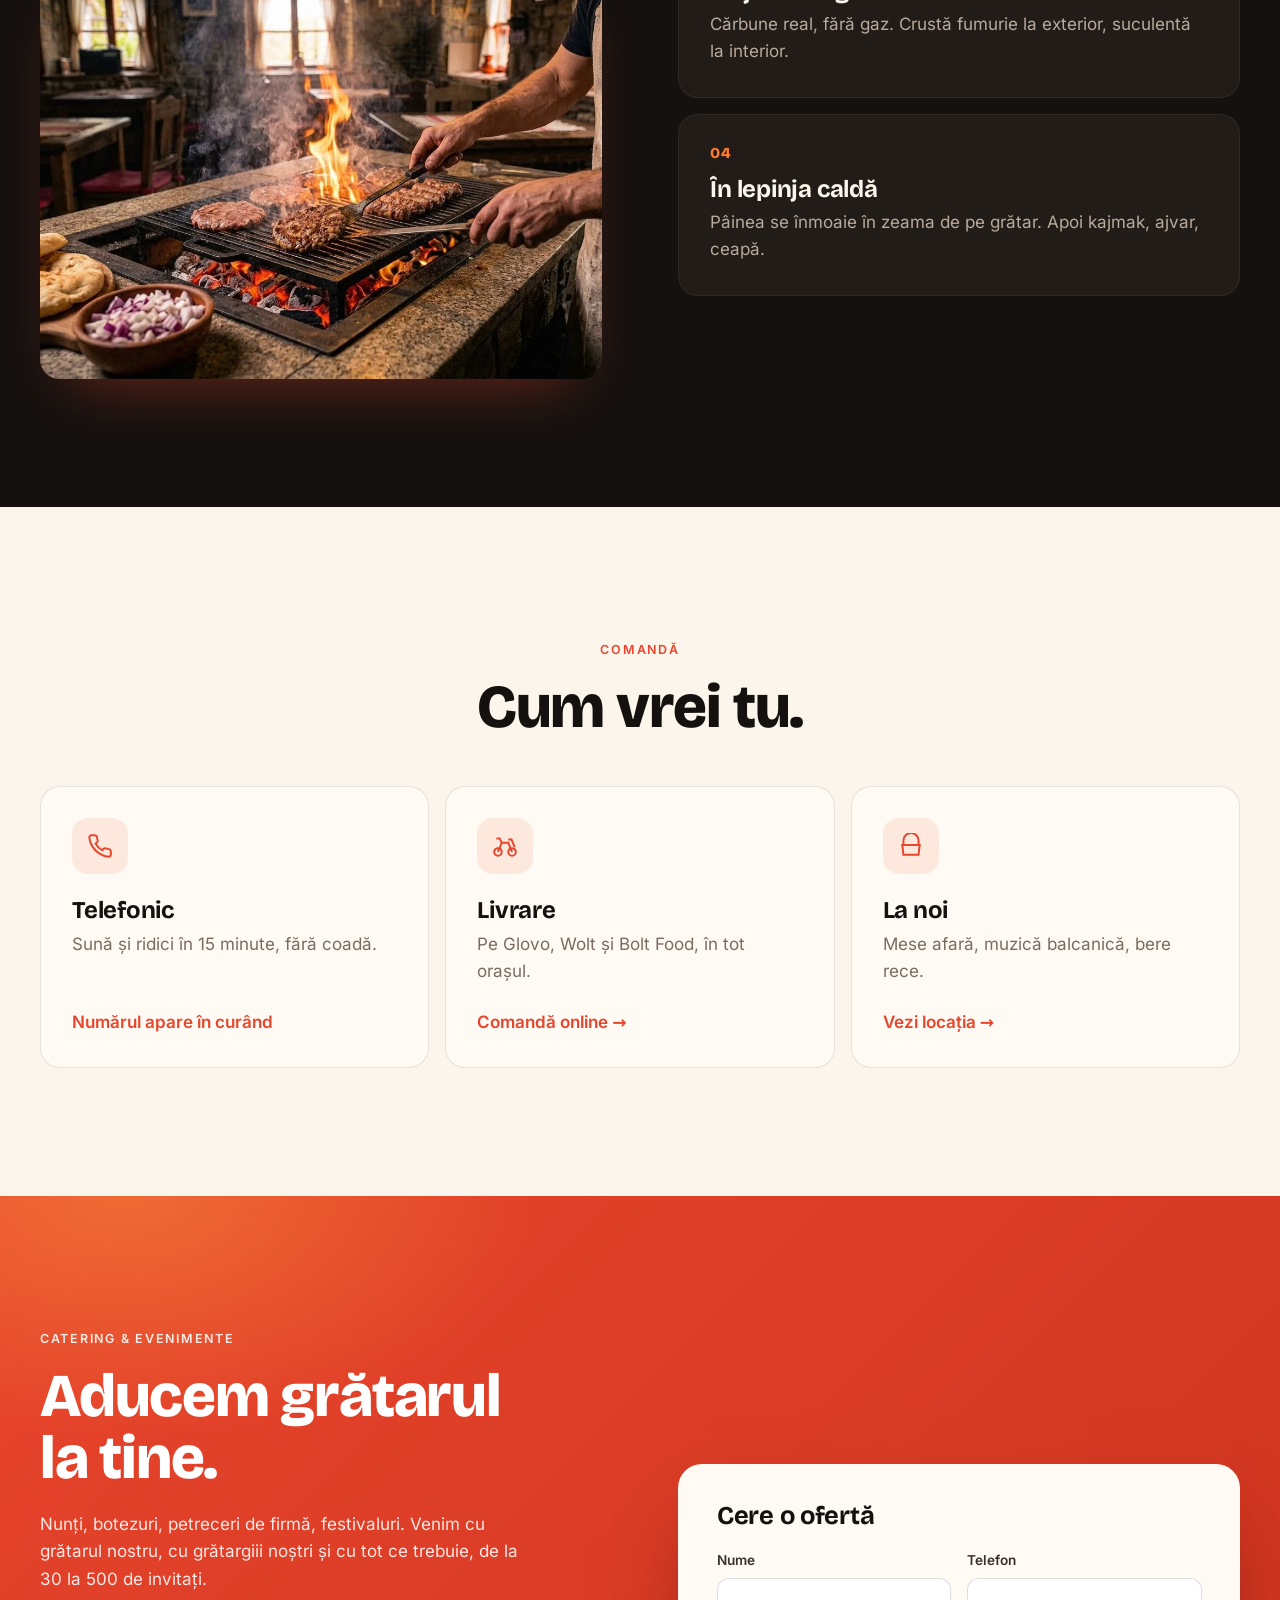
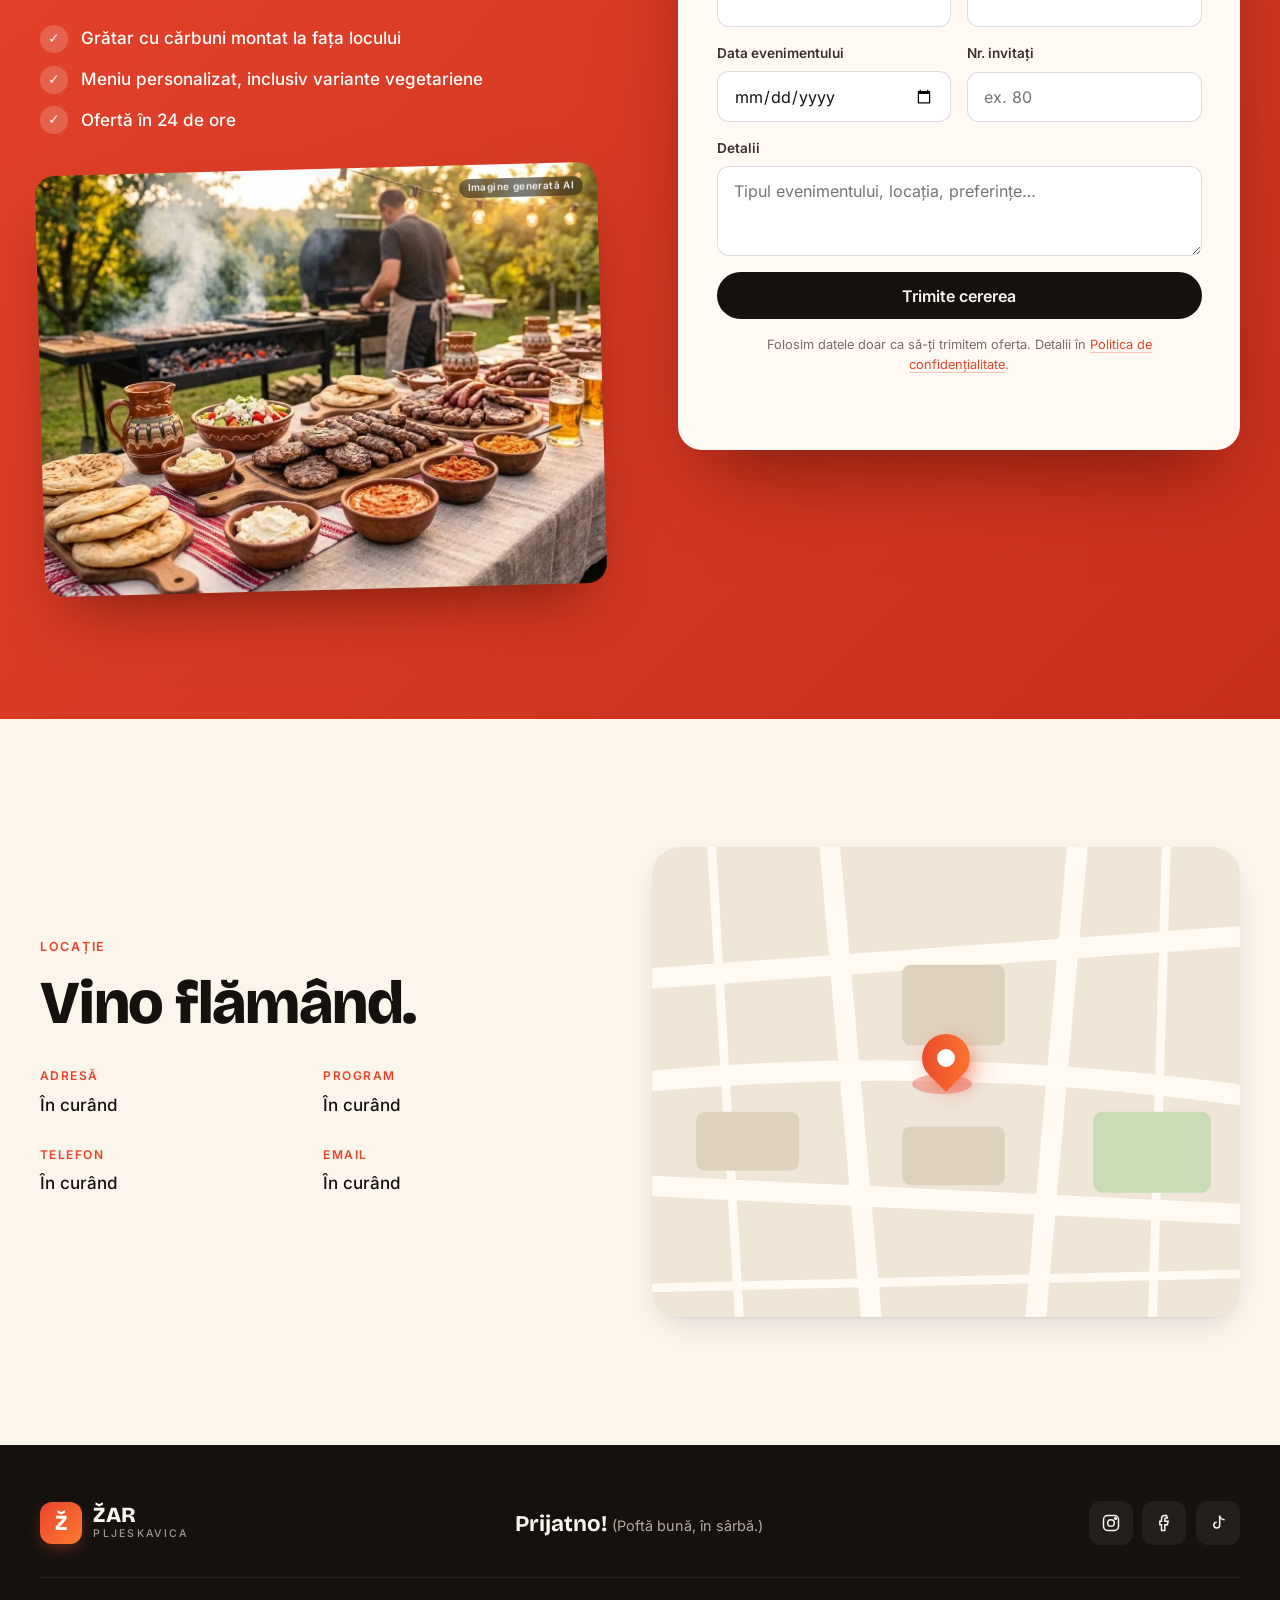
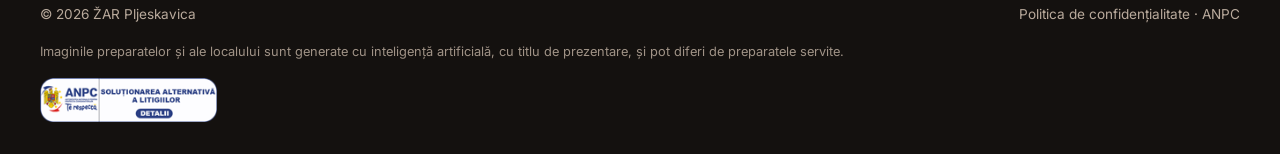
==== commit e225da2f: "Conformitate: pictograma ANPC SAL, fonturi locale, marcaj AI, politica de confidențialitate - Pictog" ====
--- a/index.html
+++ b/index.html
@@ -21,10 +21,9 @@
   <meta property="og:image:alt" content="Pljeskavica în lepinja cu kajmak și ajvar, în fața jarului, cu logoul ŽAR">
   <meta name="twitter:card" content="summary_large_image">
   <link rel="apple-touch-icon" href="img/apple-touch-icon.png">
-  <link rel="preconnect" href="https://fonts.googleapis.com">
-  <link rel="preconnect" href="https://fonts.gstatic.com" crossorigin>
-  <link href="https://fonts.googleapis.com/css2?family=Bricolage+Grotesque:opsz,wght@12..96,500;12..96,700;12..96,800&family=Inter:wght@400;500;600&display=swap" rel="stylesheet">
-  <link rel="stylesheet" href="styles.css?v=2026-10-01b">
+  <link rel="preload" href="fonts/bricolage-grotesque-latin.woff2" as="font" type="font/woff2" crossorigin>
+  <link rel="preload" href="fonts/inter-latin.woff2" as="font" type="font/woff2" crossorigin>
+  <link rel="stylesheet" href="styles.css?v=2026-10-01c">
   <link rel="icon" href="data:image/svg+xml,<svg xmlns='http://www.w3.org/2000/svg' viewBox='0 0 64 64'><defs><linearGradient id='g' x1='0' y1='0' x2='1' y2='1'><stop offset='0' stop-color='%23e8452c'/><stop offset='1' stop-color='%23ff7a2f'/></linearGradient></defs><rect width='64' height='64' rx='18' fill='url(%23g)'/><text x='32' y='46' font-size='36' font-family='Arial Black,Arial' font-weight='900' text-anchor='middle' fill='%23fff'>Ž</text></svg>">
 </head>
 <body>
@@ -42,7 +41,9 @@
       <a href="#poveste">Povestea</a>
       <a href="#catering">Catering</a>
       <a href="#locatie">Locație</a>
+      <a class="nav__sal nav__sal--menu" href="https://reclamatiisal.anpc.ro/" target="_blank" rel="noopener"><img src="img/anpc-sal.png" width="201" height="50" alt="ANPC – Soluționarea alternativă a litigiilor (se deschide într-o filă nouă)"></a>
     </nav>
+    <a class="nav__sal nav__sal--bar" href="https://reclamatiisal.anpc.ro/" target="_blank" rel="noopener"><img src="img/anpc-sal.png" width="201" height="50" alt="ANPC – Soluționarea alternativă a litigiilor (se deschide într-o filă nouă)"></a>
     <a href="#comanda" class="btn btn--small btn--fire nav__cta">Comandă acum</a>
     <button class="nav__burger" aria-label="Deschide meniul" aria-expanded="false"><span></span><span></span></button>
   </div>
@@ -69,9 +70,9 @@
         </ul>
       </div>
 
-      <div class="hero__visual">
+      <div class="hero__visual ai-img">
         <div class="glow"></div>
-        <img class="hero__photo" src="img/hero-2.webp" width="1024" height="1024" alt="Pljeskavica în lepinja deschisă, cu kajmak, ajvar și ceapă, în fața jarului de cărbuni" fetchpriority="high">
+        <img class="hero__photo" src="img/hero-2.webp" width="1024" height="1024" alt="Pljeskavica în lepinja deschisă, cu kajmak, ajvar și ceapă, în fața jarului de cărbuni (imagine generată cu AI)" fetchpriority="high">
         <div class="tag tag--a" aria-hidden="true"><strong>Kajmak</strong> fermentat 3 zile</div>
         <div class="tag tag--b" aria-hidden="true"><strong>Ajvar</strong> de casă, ardei copți</div>
       </div>
@@ -105,8 +106,8 @@
 
       <div class="menu">
         <div class="menu__panel is-active" data-panel="pljeskavice" role="tabpanel" id="panel-pljeskavice" aria-labelledby="tab-pljeskavice">
-          <article class="dish dish--featured dish--photo">
-            <img class="dish__img" src="img/clasica.webp" width="1024" height="768" alt="Pljeskavica clasică în lepinja deschisă, cu kajmak, ajvar și ceapă crudă, pe tocător de lemn" loading="lazy">
+          <article class="dish dish--featured dish--photo ai-img">
+            <img class="dish__img" src="img/clasica.webp" width="1024" height="768" alt="Pljeskavica clasică în lepinja deschisă, cu kajmak, ajvar și ceapă crudă, pe tocător de lemn (imagine generată cu AI)" loading="lazy">
             <div class="dish__badge">Cea mai comandată</div>
             <h3>Pljeskavica Clasică</h3>
             <p>250 g vită și porc, lepinja, ceapă crudă, kajmak, ajvar.</p>
@@ -114,40 +115,40 @@
             <button class="dish__more" type="button" aria-expanded="false" aria-controls="det-pljeskavica-clasica">Ingrediente și alergeni<svg viewBox="0 0 24 24" fill="none" stroke="currentColor" stroke-width="2.4" stroke-linecap="round" stroke-linejoin="round" aria-hidden="true"><path d="m6 9 6 6 6-6"/></svg></button>
             <div class="dish__details" id="det-pljeskavica-clasica"><div class="dish__details-inner"><dl class="dish__facts"><div><dt>Cantitate</dt><dd>~500 g (250 g carne)</dd></div></dl><p class="dish__ingr"><span>Ingrediente</span>Carne tocată de vită și porc, ceapă, sare, piper, boia · lepinja (făină de grâu, drojdie, apă, sare) · kajmak · ajvar (ardei copți, vinete, ulei, usturoi) · ceapă albă crudă</p><div class="dish__allergens"><span>Alergeni</span><ul><li>Gluten</li><li>Lapte</li></ul></div></div></div>
           </article>
-          <article class="dish dish--photo">
-            <img class="dish__img" src="img/gurmanska-2.webp" width="745" height="559" alt="Gurmanska tăiată în două, cu cașcaval topit, bacon și kajmak, pe lepinja" loading="lazy">
+          <article class="dish dish--photo ai-img">
+            <img class="dish__img" src="img/gurmanska-2.webp" width="745" height="559" alt="Gurmanska tăiată în două, cu cașcaval topit, bacon și kajmak, pe lepinja (imagine generată cu AI)" loading="lazy">
             <h3>Gurmanska</h3>
             <p>Umplută cu cașcaval și bacon, învelită în kajmak.</p>
             <div class="dish__price">52 <small>lei</small></div>
             <button class="dish__more" type="button" aria-expanded="false" aria-controls="det-gurmanska">Ingrediente și alergeni<svg viewBox="0 0 24 24" fill="none" stroke="currentColor" stroke-width="2.4" stroke-linecap="round" stroke-linejoin="round" aria-hidden="true"><path d="m6 9 6 6 6-6"/></svg></button>
             <div class="dish__details" id="det-gurmanska"><div class="dish__details-inner"><dl class="dish__facts"><div><dt>Cantitate</dt><dd>~560 g (250 g carne)</dd></div></dl><p class="dish__ingr"><span>Ingrediente</span>Carne tocată de vită și porc, umplută cu cașcaval și bacon, învelită în kajmak · lepinja · ceapă crudă</p><div class="dish__allergens"><span>Alergeni</span><ul><li>Gluten</li><li>Lapte</li></ul></div></div></div>
           </article>
-          <article class="dish dish--photo">
-            <img class="dish__img" src="img/punjena-2.webp" width="1024" height="768" alt="Punjena tăiată, cu umplutură de brânză albă și ardei iute, lângă ardei copți pe grătar" loading="lazy">
+          <article class="dish dish--photo ai-img">
+            <img class="dish__img" src="img/punjena-2.webp" width="1024" height="768" alt="Punjena tăiată, cu umplutură de brânză albă și ardei iute, lângă ardei copți pe grătar (imagine generată cu AI)" loading="lazy">
             <h3>Punjena</h3>
             <p>Umplută cu brânză sărată și ardei iute. Pentru curajoși.</p>
             <div class="dish__price">48 <small>lei</small></div>
             <button class="dish__more" type="button" aria-expanded="false" aria-controls="det-punjena">Ingrediente și alergeni<svg viewBox="0 0 24 24" fill="none" stroke="currentColor" stroke-width="2.4" stroke-linecap="round" stroke-linejoin="round" aria-hidden="true"><path d="m6 9 6 6 6-6"/></svg></button>
             <div class="dish__details" id="det-punjena"><div class="dish__details-inner"><dl class="dish__facts"><div><dt>Cantitate</dt><dd>~540 g (250 g carne)</dd></div><div><dt>Picant</dt><dd class="is-hot">Iute</dd></div></dl><p class="dish__ingr"><span>Ingrediente</span>Carne tocată de vită și porc, umplută cu brânză sărată (sir) și ardei iute · lepinja · ardei iuți la grătar · ceapă roșie</p><div class="dish__allergens"><span>Alergeni</span><ul><li>Gluten</li><li>Lapte</li></ul></div></div></div>
           </article>
-          <article class="dish dish--photo">
-            <img class="dish__img" src="img/leskovacka-2.webp" width="1024" height="768" alt="Leskovačka în lepinja, cu ceapă caramelizată, ardei iute și ljuta paprika" loading="lazy">
+          <article class="dish dish--photo ai-img">
+            <img class="dish__img" src="img/leskovacka-2.webp" width="1024" height="768" alt="Leskovačka în lepinja, cu ceapă caramelizată, ardei iute și ljuta paprika (imagine generată cu AI)" loading="lazy">
             <h3>Leskovačka</h3>
             <p>Rețeta din Leskovac, cu ceapă caramelizată și ardei iuți.</p>
             <div class="dish__price">46 <small>lei</small></div>
             <button class="dish__more" type="button" aria-expanded="false" aria-controls="det-leskovacka">Ingrediente și alergeni<svg viewBox="0 0 24 24" fill="none" stroke="currentColor" stroke-width="2.4" stroke-linecap="round" stroke-linejoin="round" aria-hidden="true"><path d="m6 9 6 6 6-6"/></svg></button>
             <div class="dish__details" id="det-leskovacka"><div class="dish__details-inner"><dl class="dish__facts"><div><dt>Cantitate</dt><dd>~520 g (250 g carne)</dd></div><div><dt>Picant</dt><dd class="is-hot">Foarte iute</dd></div></dl><p class="dish__ingr"><span>Ingrediente</span>Carne tocată de vită și porc cu ceapă și ardei iute tocate în compoziție · ceapă caramelizată · ardei iute proaspăt · ljuta paprika · ardei iuți murați · lepinja</p><div class="dish__allergens"><span>Alergeni</span><ul><li>Gluten</li></ul></div></div></div>
           </article>
-          <article class="dish dish--photo">
-            <img class="dish__img" src="img/mega-2.webp" width="1024" height="768" alt="Mega 500: două pljeskavice suprapuse în lepinja mare, cu kajmak, ajvar și ceapă, cu un cuțit înfipt în mijloc" loading="lazy">
+          <article class="dish dish--photo ai-img">
+            <img class="dish__img" src="img/mega-2.webp" width="1024" height="768" alt="Mega 500: două pljeskavice suprapuse în lepinja mare, cu kajmak, ajvar și ceapă, cu un cuțit înfipt în mijloc (imagine generată cu AI)" loading="lazy">
             <h3>Mega 500</h3>
             <p>Dublă. 500 g de carne. Lepinja mare. Fără scuze.</p>
             <div class="dish__price">69 <small>lei</small></div>
             <button class="dish__more" type="button" aria-expanded="false" aria-controls="det-mega-500">Ingrediente și alergeni<svg viewBox="0 0 24 24" fill="none" stroke="currentColor" stroke-width="2.4" stroke-linecap="round" stroke-linejoin="round" aria-hidden="true"><path d="m6 9 6 6 6-6"/></svg></button>
             <div class="dish__details" id="det-mega-500"><div class="dish__details-inner"><dl class="dish__facts"><div><dt>Cantitate</dt><dd>~850 g (500 g carne)</dd></div></dl><p class="dish__ingr"><span>Ingrediente</span>Două pljeskavice de vită și porc · lepinja mare · kajmak · ajvar · ceapă albă crudă</p><div class="dish__allergens"><span>Alergeni</span><ul><li>Gluten</li><li>Lapte</li></ul></div></div></div>
           </article>
-          <article class="dish dish--photo">
-            <img class="dish__img" src="img/kids-2.webp" width="1024" height="768" alt="Pljeskavica Kids în lepinja mică, cu kajmak, cartofi prăjiți, ketchup și suc de portocale" loading="lazy">
+          <article class="dish dish--photo ai-img">
+            <img class="dish__img" src="img/kids-2.webp" width="1024" height="768" alt="Pljeskavica Kids în lepinja mică, cu kajmak, cartofi prăjiți, ketchup și suc de portocale (imagine generată cu AI)" loading="lazy">
             <h3>Pljeskavica Kids</h3>
             <p>150 g, lepinja mică, cartofi prăjiți.</p>
             <div class="dish__price">32 <small>lei</small></div>
@@ -157,8 +158,8 @@
         </div>
 
         <div class="menu__panel" data-panel="gratar" role="tabpanel" id="panel-gratar" aria-labelledby="tab-gratar" hidden>
-          <article class="dish dish--featured dish--photo">
-            <img class="dish__img" src="img/cevapi-10.webp" width="1024" height="768" alt="Ćevapi în lepinja, cu ceapă roșie și kajmak, pe tocător de lemn" loading="lazy">
+          <article class="dish dish--featured dish--photo ai-img">
+            <img class="dish__img" src="img/cevapi-10.webp" width="1024" height="768" alt="Ćevapi în lepinja, cu ceapă roșie și kajmak, pe tocător de lemn (imagine generată cu AI)" loading="lazy">
             <div class="dish__badge">Clasic balcanic</div>
             <h3>Ćevapi (10 buc.)</h3>
             <p>În lepinja, cu ceapă și kajmak.</p>
@@ -166,32 +167,32 @@
             <button class="dish__more" type="button" aria-expanded="false" aria-controls="det-cevapi-10-buc">Ingrediente și alergeni<svg viewBox="0 0 24 24" fill="none" stroke="currentColor" stroke-width="2.4" stroke-linecap="round" stroke-linejoin="round" aria-hidden="true"><path d="m6 9 6 6 6-6"/></svg></button>
             <div class="dish__details" id="det-cevapi-10-buc"><div class="dish__details-inner"><dl class="dish__facts"><div><dt>Cantitate</dt><dd>~520 g (10 buc., ~300 g carne)</dd></div></dl><p class="dish__ingr"><span>Ingrediente</span>Ćevapi din carne tocată de vită și porc, sare, piper, usturoi · lepinja · ceapă roșie și albă · kajmak</p><div class="dish__allergens"><span>Alergeni</span><ul><li>Gluten</li><li>Lapte</li></ul></div></div></div>
           </article>
-          <article class="dish dish--photo">
-            <img class="dish__img" src="img/cevapi-5.webp" width="1024" height="768" alt="Porție mică de ćevapi în lepinja, cu ceapă și kajmak" loading="lazy">
+          <article class="dish dish--photo ai-img">
+            <img class="dish__img" src="img/cevapi-5.webp" width="1024" height="768" alt="Porție mică de ćevapi în lepinja, cu ceapă și kajmak (imagine generată cu AI)" loading="lazy">
             <h3>Ćevapi (5 buc.)</h3>
             <p>Porție mică, aceeași rețetă.</p>
             <div class="dish__price">28 <small>lei</small></div>
             <button class="dish__more" type="button" aria-expanded="false" aria-controls="det-cevapi-5-buc">Ingrediente și alergeni<svg viewBox="0 0 24 24" fill="none" stroke="currentColor" stroke-width="2.4" stroke-linecap="round" stroke-linejoin="round" aria-hidden="true"><path d="m6 9 6 6 6-6"/></svg></button>
             <div class="dish__details" id="det-cevapi-5-buc"><div class="dish__details-inner"><dl class="dish__facts"><div><dt>Cantitate</dt><dd>~300 g (5 buc., ~150 g carne)</dd></div></dl><p class="dish__ingr"><span>Ingrediente</span>Ćevapi din carne tocată de vită și porc, sare, piper, usturoi · lepinja mică · ceapă · kajmak</p><div class="dish__allergens"><span>Alergeni</span><ul><li>Gluten</li><li>Lapte</li></ul></div></div></div>
           </article>
-          <article class="dish dish--photo">
-            <img class="dish__img" src="img/vesalica.webp" width="1024" height="768" alt="Vešalica feliată, cu ajvar, ceapă și lepinja" loading="lazy">
+          <article class="dish dish--photo ai-img">
+            <img class="dish__img" src="img/vesalica.webp" width="1024" height="768" alt="Vešalica feliată, cu ajvar, ceapă și lepinja (imagine generată cu AI)" loading="lazy">
             <h3>Vešalica</h3>
             <p>Mușchi de porc la grătar, marinat peste noapte.</p>
             <div class="dish__price">49 <small>lei</small></div>
             <button class="dish__more" type="button" aria-expanded="false" aria-controls="det-vesalica">Ingrediente și alergeni<svg viewBox="0 0 24 24" fill="none" stroke="currentColor" stroke-width="2.4" stroke-linecap="round" stroke-linejoin="round" aria-hidden="true"><path d="m6 9 6 6 6-6"/></svg></button>
             <div class="dish__details" id="det-vesalica"><div class="dish__details-inner"><dl class="dish__facts"><div><dt>Cantitate</dt><dd>~450 g (300 g carne)</dd></div></dl><p class="dish__ingr"><span>Ingrediente</span>Mușchi de porc marinat peste noapte (usturoi, piper, boia, ulei) · ajvar · ceapă albă · lepinja · pătrunjel</p><div class="dish__allergens"><span>Alergeni</span><ul><li>Gluten</li></ul></div></div></div>
           </article>
-          <article class="dish dish--photo">
-            <img class="dish__img" src="img/karadjordjeva.webp" width="1024" height="768" alt="Karađorđeva tăiată, cu kajmak topit, cartofi și sos tartar" loading="lazy">
+          <article class="dish dish--photo ai-img">
+            <img class="dish__img" src="img/karadjordjeva.webp" width="1024" height="768" alt="Karađorđeva tăiată, cu kajmak topit, cartofi și sos tartar (imagine generată cu AI)" loading="lazy">
             <h3>Karađorđeva</h3>
             <p>Șnițel rulat cu kajmak, pane, cu sos tartar.</p>
             <div class="dish__price">55 <small>lei</small></div>
             <button class="dish__more" type="button" aria-expanded="false" aria-controls="det-karadjordjeva">Ingrediente și alergeni<svg viewBox="0 0 24 24" fill="none" stroke="currentColor" stroke-width="2.4" stroke-linecap="round" stroke-linejoin="round" aria-hidden="true"><path d="m6 9 6 6 6-6"/></svg></button>
             <div class="dish__details" id="det-karadjordjeva"><div class="dish__details-inner"><dl class="dish__facts"><div><dt>Cantitate</dt><dd>~550 g (300 g carne)</dd></div></dl><p class="dish__ingr"><span>Ingrediente</span>Șnițel de porc rulat cu kajmak, pane în făină, ou și pesmet · sos tartar (maioneză, castraveți murați, capere, muștar) · cartofi prăjiți · salată de roșii și ceapă roșie</p><div class="dish__allergens"><span>Alergeni</span><ul><li>Gluten</li><li>Ouă</li><li>Lapte</li><li>Muștar</li></ul></div></div></div>
           </article>
-          <article class="dish dish--photo">
-            <img class="dish__img" src="img/platou-rostilj.webp" width="1024" height="768" alt="Platou roštilj cu pljeskavice, ćevapi, cârnați, cotlet, cartofi și salată" loading="lazy">
+          <article class="dish dish--photo ai-img">
+            <img class="dish__img" src="img/platou-rostilj.webp" width="1024" height="768" alt="Platou roštilj cu pljeskavice, ćevapi, cârnați, cotlet, cartofi și salată (imagine generată cu AI)" loading="lazy">
             <h3>Platou Roštilj (2 pers.)</h3>
             <p>Pljeskavica, ćevapi, vešalica, cârnați, garnituri.</p>
             <div class="dish__price">139 <small>lei</small></div>
@@ -201,56 +202,56 @@
         </div>
 
         <div class="menu__panel" data-panel="garnituri" role="tabpanel" id="panel-garnituri" aria-labelledby="tab-garnituri" hidden>
-          <article class="dish dish--featured dish--photo">
-            <img class="dish__img" src="img/kajmak.webp" width="1024" height="768" alt="Kajmak într-un bol de lut, cu pâine, roșii și ceapă roșie" loading="lazy">
+          <article class="dish dish--featured dish--photo ai-img">
+            <img class="dish__img" src="img/kajmak.webp" width="1024" height="768" alt="Kajmak într-un bol de lut, cu pâine, roșii și ceapă roșie (imagine generată cu AI)" loading="lazy">
             <div class="dish__badge">De casă</div>
             <h3>Kajmak</h3><p>100 g, fermentat în casă.</p><div class="dish__price">14 <small>lei</small></div>
             <button class="dish__more" type="button" aria-expanded="false" aria-controls="det-kajmak">Ingrediente și alergeni<svg viewBox="0 0 24 24" fill="none" stroke="currentColor" stroke-width="2.4" stroke-linecap="round" stroke-linejoin="round" aria-hidden="true"><path d="m6 9 6 6 6-6"/></svg></button>
             <div class="dish__details" id="det-kajmak"><div class="dish__details-inner"><dl class="dish__facts"><div><dt>Cantitate</dt><dd>100 g</dd></div></dl><p class="dish__ingr"><span>Ingrediente</span>Smântână din lapte de vacă, maturată 3 zile, sare</p><div class="dish__allergens"><span>Alergeni</span><ul><li>Lapte</li></ul></div></div></div>
           </article>
-          <article class="dish dish--photo"><img class="dish__img" src="img/ajvar.webp" width="1024" height="768" alt="Ajvar de casă într-o oală de lut pictată, cu pâine prăjită și usturoi" loading="lazy"><h3>Ajvar</h3><p>Ardei copți pe jar, usturoi.</p><div class="dish__price">12 <small>lei</small></div>
+          <article class="dish dish--photo ai-img"><img class="dish__img" src="img/ajvar.webp" width="1024" height="768" alt="Ajvar de casă într-o oală de lut pictată, cu pâine prăjită și usturoi (imagine generată cu AI)" loading="lazy"><h3>Ajvar</h3><p>Ardei copți pe jar, usturoi.</p><div class="dish__price">12 <small>lei</small></div>
             <button class="dish__more" type="button" aria-expanded="false" aria-controls="det-ajvar">Ingrediente și alergeni<svg viewBox="0 0 24 24" fill="none" stroke="currentColor" stroke-width="2.4" stroke-linecap="round" stroke-linejoin="round" aria-hidden="true"><path d="m6 9 6 6 6-6"/></svg></button>
             <div class="dish__details" id="det-ajvar"><div class="dish__details-inner"><dl class="dish__facts"><div><dt>Cantitate</dt><dd>100 g</dd></div></dl><p class="dish__ingr"><span>Ingrediente</span>Ardei roșii copți pe jar, vinete, ulei de floarea-soarelui, usturoi, oțet, sare</p><div class="dish__allergens"><span>Alergeni</span><ul><li class="is-none">Fără alergeni majori</li></ul></div></div></div>
           </article>
-          <article class="dish dish--photo"><img class="dish__img" src="img/urnebes.webp" width="1024" height="768" alt="Urnebes cremos într-o oală de lut, cu pâine prăjită" loading="lazy"><h3>Urnebes</h3><p>Brânză iute, cremoasă.</p><div class="dish__price">13 <small>lei</small></div>
+          <article class="dish dish--photo ai-img"><img class="dish__img" src="img/urnebes.webp" width="1024" height="768" alt="Urnebes cremos într-o oală de lut, cu pâine prăjită (imagine generată cu AI)" loading="lazy"><h3>Urnebes</h3><p>Brânză iute, cremoasă.</p><div class="dish__price">13 <small>lei</small></div>
             <button class="dish__more" type="button" aria-expanded="false" aria-controls="det-urnebes">Ingrediente și alergeni<svg viewBox="0 0 24 24" fill="none" stroke="currentColor" stroke-width="2.4" stroke-linecap="round" stroke-linejoin="round" aria-hidden="true"><path d="m6 9 6 6 6-6"/></svg></button>
             <div class="dish__details" id="det-urnebes"><div class="dish__details-inner"><dl class="dish__facts"><div><dt>Cantitate</dt><dd>100 g</dd></div><div><dt>Picant</dt><dd class="is-hot">Iute</dd></div></dl><p class="dish__ingr"><span>Ingrediente</span>Brânză de vaci și brânză sărată, ardei iute, boia iute, usturoi</p><div class="dish__allergens"><span>Alergeni</span><ul><li>Lapte</li></ul></div></div></div>
           </article>
-          <article class="dish dish--photo"><img class="dish__img" src="img/cartofi.webp" width="1024" height="768" alt="Cartofi prăjiți cu sare de mare, într-un bol de lut" loading="lazy"><h3>Cartofi prăjiți</h3><p>Tăiați manual, cu sare de mare.</p><div class="dish__price">14 <small>lei</small></div>
+          <article class="dish dish--photo ai-img"><img class="dish__img" src="img/cartofi.webp" width="1024" height="768" alt="Cartofi prăjiți cu sare de mare, într-un bol de lut (imagine generată cu AI)" loading="lazy"><h3>Cartofi prăjiți</h3><p>Tăiați manual, cu sare de mare.</p><div class="dish__price">14 <small>lei</small></div>
             <button class="dish__more" type="button" aria-expanded="false" aria-controls="det-cartofi-prajiti">Ingrediente și alergeni<svg viewBox="0 0 24 24" fill="none" stroke="currentColor" stroke-width="2.4" stroke-linecap="round" stroke-linejoin="round" aria-hidden="true"><path d="m6 9 6 6 6-6"/></svg></button>
             <div class="dish__details" id="det-cartofi-prajiti"><div class="dish__details-inner"><dl class="dish__facts"><div><dt>Cantitate</dt><dd>200 g</dd></div></dl><p class="dish__ingr"><span>Ingrediente</span>Cartofi tăiați manual, ulei de floarea-soarelui, sare de mare</p><div class="dish__allergens"><span>Alergeni</span><ul><li class="is-none">Fără alergeni majori</li></ul></div></div></div>
           </article>
-          <article class="dish dish--photo"><img class="dish__img" src="img/sopska.webp" width="1024" height="768" alt="Salată šopska cu roșii, castraveți, ceapă și brânză rasă" loading="lazy"><h3>Salată Šopska</h3><p>Roșii, castraveți, ceapă, brânză.</p><div class="dish__price">22 <small>lei</small></div>
+          <article class="dish dish--photo ai-img"><img class="dish__img" src="img/sopska.webp" width="1024" height="768" alt="Salată šopska cu roșii, castraveți, ceapă și brânză rasă (imagine generată cu AI)" loading="lazy"><h3>Salată Šopska</h3><p>Roșii, castraveți, ceapă, brânză.</p><div class="dish__price">22 <small>lei</small></div>
             <button class="dish__more" type="button" aria-expanded="false" aria-controls="det-salata-sopska">Ingrediente și alergeni<svg viewBox="0 0 24 24" fill="none" stroke="currentColor" stroke-width="2.4" stroke-linecap="round" stroke-linejoin="round" aria-hidden="true"><path d="m6 9 6 6 6-6"/></svg></button>
             <div class="dish__details" id="det-salata-sopska"><div class="dish__details-inner"><dl class="dish__facts"><div><dt>Cantitate</dt><dd>300 g</dd></div></dl><p class="dish__ingr"><span>Ingrediente</span>Roșii, castraveți, ardei, ceapă, brânză sărată rasă, măsline, ulei, pătrunjel</p><div class="dish__allergens"><span>Alergeni</span><ul><li>Lapte</li></ul></div></div></div>
           </article>
-          <article class="dish dish--photo"><img class="dish__img" src="img/lepinja.webp" width="1024" height="768" alt="Lepinja coaptă, ruptă în bucăți, pe tocător de lemn" loading="lazy"><h3>Lepinja extra</h3><p>Coaptă în casă, la cuptor.</p><div class="dish__price">6 <small>lei</small></div>
+          <article class="dish dish--photo ai-img"><img class="dish__img" src="img/lepinja.webp" width="1024" height="768" alt="Lepinja coaptă, ruptă în bucăți, pe tocător de lemn (imagine generată cu AI)" loading="lazy"><h3>Lepinja extra</h3><p>Coaptă în casă, la cuptor.</p><div class="dish__price">6 <small>lei</small></div>
             <button class="dish__more" type="button" aria-expanded="false" aria-controls="det-lepinja-extra">Ingrediente și alergeni<svg viewBox="0 0 24 24" fill="none" stroke="currentColor" stroke-width="2.4" stroke-linecap="round" stroke-linejoin="round" aria-hidden="true"><path d="m6 9 6 6 6-6"/></svg></button>
             <div class="dish__details" id="det-lepinja-extra"><div class="dish__details-inner"><dl class="dish__facts"><div><dt>Cantitate</dt><dd>1 buc. (~150 g)</dd></div></dl><p class="dish__ingr"><span>Ingrediente</span>Făină de grâu, apă, drojdie, sare</p><div class="dish__allergens"><span>Alergeni</span><ul><li>Gluten</li></ul></div></div></div>
           </article>
         </div>
 
         <div class="menu__panel" data-panel="bauturi" role="tabpanel" id="panel-bauturi" aria-labelledby="tab-bauturi" hidden>
-          <article class="dish dish--photo"><img class="dish__img" src="img/jelen.webp" width="1024" height="768" alt="Sticlă și pahar de bere Jelen Pivo pe masa de lemn" loading="lazy"><h3>Jelen Pivo</h3><p>0,5 l. Bere sârbească.</p><div class="dish__price">14 <small>lei</small></div>
+          <article class="dish dish--photo ai-img"><img class="dish__img" src="img/jelen.webp" width="1024" height="768" alt="Sticlă și pahar de bere Jelen Pivo pe masa de lemn (imagine generată cu AI)" loading="lazy"><h3>Jelen Pivo</h3><p>0,5 l. Bere sârbească.</p><div class="dish__price">14 <small>lei</small></div>
             <button class="dish__more" type="button" aria-expanded="false" aria-controls="det-jelen-pivo">Ingrediente și alergeni<svg viewBox="0 0 24 24" fill="none" stroke="currentColor" stroke-width="2.4" stroke-linecap="round" stroke-linejoin="round" aria-hidden="true"><path d="m6 9 6 6 6-6"/></svg></button>
             <div class="dish__details" id="det-jelen-pivo"><div class="dish__details-inner"><dl class="dish__facts"><div><dt>Cantitate</dt><dd>0,5 l · 4,8% alc.</dd></div></dl><p class="dish__ingr"><span>Ingrediente</span>Apă, malț de orz, hamei</p><div class="dish__allergens"><span>Alergeni</span><ul><li>Gluten (orz)</li></ul></div></div></div>
           </article>
-          <article class="dish dish--photo"><img class="dish__img" src="img/limonada.webp" width="1024" height="768" alt="Limonadă de casă cu mentă și lămâie, lângă o carafă de lut pictată" loading="lazy"><h3>Limonadă de casă</h3><p>Lămâie, mentă, miere.</p><div class="dish__price">16 <small>lei</small></div>
+          <article class="dish dish--photo ai-img"><img class="dish__img" src="img/limonada.webp" width="1024" height="768" alt="Limonadă de casă cu mentă și lămâie, lângă o carafă de lut pictată (imagine generată cu AI)" loading="lazy"><h3>Limonadă de casă</h3><p>Lămâie, mentă, miere.</p><div class="dish__price">16 <small>lei</small></div>
             <button class="dish__more" type="button" aria-expanded="false" aria-controls="det-limonada-de-casa">Ingrediente și alergeni<svg viewBox="0 0 24 24" fill="none" stroke="currentColor" stroke-width="2.4" stroke-linecap="round" stroke-linejoin="round" aria-hidden="true"><path d="m6 9 6 6 6-6"/></svg></button>
             <div class="dish__details" id="det-limonada-de-casa"><div class="dish__details-inner"><dl class="dish__facts"><div><dt>Cantitate</dt><dd>0,4 l</dd></div></dl><p class="dish__ingr"><span>Ingrediente</span>Lămâie, mentă proaspătă, miere, apă, gheață</p><div class="dish__allergens"><span>Alergeni</span><ul><li class="is-none">Fără alergeni majori</li></ul></div></div></div>
           </article>
-          <article class="dish dish--photo"><img class="dish__img" src="img/rakija.webp" width="1024" height="768" alt="Două pahare de rakija de prune, cu carafă de lut, prune și nuci" loading="lazy"><h3>Rakija de prune</h3><p>50 ml, din Serbia.</p><div class="dish__price">15 <small>lei</small></div>
+          <article class="dish dish--photo ai-img"><img class="dish__img" src="img/rakija.webp" width="1024" height="768" alt="Două pahare de rakija de prune, cu carafă de lut, prune și nuci (imagine generată cu AI)" loading="lazy"><h3>Rakija de prune</h3><p>50 ml, din Serbia.</p><div class="dish__price">15 <small>lei</small></div>
             <button class="dish__more" type="button" aria-expanded="false" aria-controls="det-rakija-de-prune">Ingrediente și alergeni<svg viewBox="0 0 24 24" fill="none" stroke="currentColor" stroke-width="2.4" stroke-linecap="round" stroke-linejoin="round" aria-hidden="true"><path d="m6 9 6 6 6-6"/></svg></button>
             <div class="dish__details" id="det-rakija-de-prune"><div class="dish__details-inner"><dl class="dish__facts"><div><dt>Cantitate</dt><dd>50 ml · 40% alc.</dd></div></dl><p class="dish__ingr"><span>Ingrediente</span>Distilat de prune</p><div class="dish__allergens"><span>Alergeni</span><ul><li class="is-none">Fără alergeni majori</li></ul></div></div></div>
           </article>
-          <article class="dish dish--photo"><img class="dish__img" src="img/apa-suc.webp" width="1024" height="768" alt="Un pahar de apă rece și un suc de portocale" loading="lazy"><h3>Apă / Suc</h3><p>0,5 l.</p><div class="dish__price">8 <small>lei</small></div>
+          <article class="dish dish--photo ai-img"><img class="dish__img" src="img/apa-suc.webp" width="1024" height="768" alt="Un pahar de apă rece și un suc de portocale (imagine generată cu AI)" loading="lazy"><h3>Apă / Suc</h3><p>0,5 l.</p><div class="dish__price">8 <small>lei</small></div>
             <button class="dish__more" type="button" aria-expanded="false" aria-controls="det-apa-suc">Ingrediente și alergeni<svg viewBox="0 0 24 24" fill="none" stroke="currentColor" stroke-width="2.4" stroke-linecap="round" stroke-linejoin="round" aria-hidden="true"><path d="m6 9 6 6 6-6"/></svg></button>
             <div class="dish__details" id="det-apa-suc"><div class="dish__details-inner"><dl class="dish__facts"><div><dt>Cantitate</dt><dd>0,5 l</dd></div></dl><p class="dish__ingr"><span>Ingrediente</span>Apă plată sau minerală · suc natural de portocale</p><div class="dish__allergens"><span>Alergeni</span><ul><li class="is-none">Fără alergeni majori</li></ul></div></div></div>
           </article>
         </div>
       </div>
 
-      <p class="menu__note reveal">Apasă pe un preparat pentru ingrediente, cantități și alergeni (Reg. UE 1169/2011). Informațiile sunt în curs de verificare: dacă ai o alergie, spune-ne la comandă. Prețurile includ TVA.</p>
+      <p class="menu__note reveal">Apasă pe un preparat pentru ingrediente, cantități și alergeni (Reg. UE 1169/2011). Informațiile sunt în curs de verificare: dacă ai o alergie, spune-ne la comandă. Prețurile includ TVA. Imaginile marcate „Imagine generată AI” sunt create cu inteligență artificială, cu titlu de prezentare.</p>
     </div>
   </section>
 
@@ -262,8 +263,8 @@
         <h2>Din Leskovac,<br>fără scurtături.</h2>
         <p>Pljeskavica nu e un burger. E o bucată de carne lată, tocată grosier, făcută pe grătar deschis și pusă direct în lepinja caldă, cu sucul care îmbibă pâinea. Așa o fac de generații în sudul Serbiei, și exact așa o facem și noi.</p>
         <p>Nu folosim carne congelată, nici amestecuri gata făcute. Tocăm în fiecare dimineață, coacem lepinja în casă și ținem kajmakul trei zile până se maturează.</p>
-        <figure class="story__photo">
-          <img src="img/poveste-gratar.webp" width="1024" height="768" alt="Grătargiul întoarce pljeskavice și ćevapi pe grătarul cu cărbuni, lângă lepinja și ceapă tocată" loading="lazy">
+        <figure class="story__photo ai-img">
+          <img src="img/poveste-gratar.webp" width="1024" height="768" alt="Grătargiul întoarce pljeskavice și ćevapi pe grătarul cu cărbuni, lângă lepinja și ceapă tocată (imagine generată cu AI)" loading="lazy">
         </figure>
       </div>
       <ol class="steps">
@@ -333,8 +334,8 @@
           <li>Meniu personalizat, inclusiv variante vegetariene</li>
           <li>Ofertă în 24 de ore</li>
         </ul>
-        <figure class="catering__photo">
-          <img src="img/catering-eveniment.webp" width="1024" height="768" alt="Eveniment în grădină: masă lungă cu pljeskavice, ćevapi, cârnați, lepinja și sosuri, cu grătarul mobil pe cărbuni în fundal" loading="lazy">
+        <figure class="catering__photo ai-img">
+          <img src="img/catering-eveniment.webp" width="1024" height="768" alt="Eveniment în grădină: masă lungă cu pljeskavice, ćevapi, cârnați, lepinja și sosuri, cu grătarul mobil pe cărbuni în fundal (imagine generată cu AI)" loading="lazy">
         </figure>
       </div>
       <form class="form reveal" id="catering-form" novalidate>
@@ -349,6 +350,7 @@
         </div>
         <label>Detalii<textarea name="detalii" rows="3" placeholder="Tipul evenimentului, locația, preferințe…"></textarea></label>
         <button class="btn btn--dark btn--block" type="submit">Trimite cererea</button>
+        <p class="form__privacy">Folosim datele doar ca să-ți trimitem oferta. Detalii în <a href="confidentialitate.html">Politica de confidențialitate</a>.</p>
         <p class="form__status" role="status" aria-live="polite"></p>
       </form>
     </div>
@@ -397,7 +399,9 @@
   </div>
   <div class="container footer__legal">
     <span>© <span id="year">2026</span> ŽAR Pljeskavica</span>
-    <span><a href="#">Politica de confidențialitate</a> · <a href="https://anpc.ro" target="_blank" rel="noopener">ANPC</a></span>
+    <span class="footer__links"><a href="confidentialitate.html">Politica de confidențialitate</a> · <a href="https://anpc.ro" target="_blank" rel="noopener">ANPC</a></span>
+    <p class="footer__ai">Imaginile preparatelor și ale localului sunt generate cu inteligență artificială, cu titlu de prezentare, și pot diferi de preparatele servite.</p>
+    <a class="nav__sal footer__sal" href="https://reclamatiisal.anpc.ro/" target="_blank" rel="noopener"><img src="img/anpc-sal.png" width="201" height="50" alt="ANPC – Soluționarea alternativă a litigiilor (se deschide într-o filă nouă)" loading="lazy"></a>
   </div>
 </footer>
 
@@ -406,6 +410,6 @@
   Comandă
 </a>
 
-<script src="script.js?v=2026-10-01b"></script>
+<script src="script.js?v=2026-10-01c"></script>
 </body>
 </html>
--- a/styles.css
+++ b/styles.css
@@ -1,3 +1,25 @@
+/* Fonts are self-hosted (no request to Google, so visitors' IPs stay with us). OFL licences in fonts/. */
+@font-face {
+  font-family: "Bricolage Grotesque"; font-style: normal; font-weight: 500 800; font-display: swap;
+  src: url("fonts/bricolage-grotesque-latin.woff2") format("woff2");
+  unicode-range: U+0000-00FF, U+0131, U+0152-0153, U+02BB-02BC, U+02C6, U+02DA, U+02DC, U+0304, U+0308, U+0329, U+2000-206F, U+20AC, U+2122, U+2191, U+2193, U+2212, U+2215, U+FEFF, U+FFFD;
+}
+@font-face {
+  font-family: "Bricolage Grotesque"; font-style: normal; font-weight: 500 800; font-display: swap;
+  src: url("fonts/bricolage-grotesque-latin-ext.woff2") format("woff2");
+  unicode-range: U+0100-02BA, U+02BD-02C5, U+02C7-02CC, U+02CE-02D7, U+02DD-02FF, U+0304, U+0308, U+0329, U+1D00-1DBF, U+1E00-1E9F, U+1EF2-1EFF, U+2020, U+20A0-20AB, U+20AD-20C0, U+2113, U+2C60-2C7F, U+A720-A7FF;
+}
+@font-face {
+  font-family: "Inter"; font-style: normal; font-weight: 400 600; font-display: swap;
+  src: url("fonts/inter-latin.woff2") format("woff2");
+  unicode-range: U+0000-00FF, U+0131, U+0152-0153, U+02BB-02BC, U+02C6, U+02DA, U+02DC, U+0304, U+0308, U+0329, U+2000-206F, U+20AC, U+2122, U+2191, U+2193, U+2212, U+2215, U+FEFF, U+FFFD;
+}
+@font-face {
+  font-family: "Inter"; font-style: normal; font-weight: 400 600; font-display: swap;
+  src: url("fonts/inter-latin-ext.woff2") format("woff2");
+  unicode-range: U+0100-02BA, U+02BD-02C5, U+02C7-02CC, U+02CE-02D7, U+02DD-02FF, U+0304, U+0308, U+0329, U+1D00-1DBF, U+1E00-1E9F, U+1EF2-1EFF, U+2020, U+20A0-20AB, U+20AD-20C0, U+2113, U+2C60-2C7F, U+A720-A7FF;
+}
+
 :root {
   --ink: #14110f;
   --ink-2: #221c18;
@@ -111,6 +133,18 @@
 }
 .nav__links a:hover { color: #fff; }
 .nav__links a:hover::after { transform: scaleX(1); }
+
+/* ANPC SAL pictogram — required on the home page, in the menu bar (Ord. ANPC 449/2022, mod. 270/2026) */
+.nav__sal { display: inline-flex; flex: none; border-radius: 10px; transition: transform .2s var(--ease), box-shadow .2s var(--ease); }
+.nav__sal img { display: block; height: 44px; width: auto; border-radius: 10px; }
+.nav__sal:hover { transform: translateY(-1px); box-shadow: 0 6px 16px -6px rgba(0,0,0,.5); }
+.nav__links a.nav__sal::after { display: none; }
+.nav__sal--menu { display: none; }
+@media (max-width: 1180px) and (min-width: 861px) {
+  .nav__inner { gap: 1.25rem; }
+  .nav__links { gap: 1.25rem; }
+  .nav__sal--bar img { height: 38px; }
+}
 .nav__burger { display: none; }
 
 @media (max-width: 860px) {
@@ -125,6 +159,8 @@
   .nav.is-open { background: rgba(20,17,15,.97); }
   .nav.is-open .nav__links { opacity: 1; transform: none; pointer-events: auto; }
   .nav__cta { margin-left: auto; }
+  .nav__sal--bar { display: none; }
+  .nav__links a.nav__sal--menu { display: inline-flex; align-self: flex-start; margin-top: 1.1rem; padding: 0; border-bottom: 0; }
   .nav__burger {
     display: grid; place-content: center; gap: 6px; width: 44px; height: 44px;
     background: rgba(255,255,255,.08); border: 0; border-radius: 12px; cursor: pointer;
@@ -377,6 +413,15 @@
 }
 .dish--photo .dish__price { grid-row: 2 / 4; }
 .dish--photo .dish__badge { box-shadow: 0 6px 16px -4px rgba(0,0,0,.45); }
+/* AI-generated image disclosure (EU AI Act art. 50) — small, but on every image */
+.ai-img { position: relative; }
+.ai-img::after {
+  content: "Imagine generată AI"; position: absolute; z-index: 2; top: .85rem; right: .85rem; pointer-events: none;
+  padding: .3rem .55rem; border-radius: 999px;
+  font: 600 .62rem/1 var(--body); letter-spacing: .04em; color: rgba(255,255,255,.92);
+  background: rgba(20,17,15,.55); backdrop-filter: blur(6px); -webkit-backdrop-filter: blur(6px);
+}
+.hero__visual.ai-img::after { top: 6%; right: 8%; }
 .menu__note { margin-top: 2rem; color: var(--muted); font-size: .9rem; }
 
 /* ---------- Story ---------- */
@@ -487,8 +532,33 @@
 }
 .footer__social a:hover { background: var(--fire); transform: translateY(-2px); }
 .footer__social svg { width: 20px; height: 20px; }
-.footer__legal { display: flex; justify-content: space-between; flex-wrap: wrap; gap: 1rem; padding-top: 1.6rem; font-size: .85rem; color: var(--muted-light); }
+.footer__legal { display: flex; justify-content: space-between; align-items: center; flex-wrap: wrap; gap: 1rem; padding-top: 1.6rem; font-size: .85rem; color: var(--muted-light); }
+.footer__ai { flex-basis: 100%; font-size: .8rem; color: var(--muted-light); opacity: .85; }
 .footer__legal a:hover { color: var(--cream); }
+
+/* ---------- Legal pages (confidentialitate.html) ---------- */
+.legal-header { background: var(--ink); color: var(--cream); }
+.legal-header__inner { display: flex; align-items: center; justify-content: space-between; gap: 1rem; height: 76px; }
+.legal-header__back { color: rgba(251,245,236,.78); font-weight: 500; font-size: .95rem; transition: color .2s; }
+.legal-header__back:hover { color: #fff; }
+.legal { max-width: 760px; padding-block: clamp(3rem, 8vw, 5rem); }
+.legal h1 { font-size: clamp(2.2rem, 6vw, 3.4rem); font-weight: 800; }
+.legal h2 { font-size: 1.5rem; font-weight: 800; margin: 2.6rem 0 .9rem; }
+.legal h3 { font-size: 1.1rem; margin: 1.6rem 0 .6rem; }
+.legal p, .legal li { color: var(--ink-3); }
+.legal p + p { margin-top: .8rem; }
+.legal ul { margin: .4rem 0 0; padding-left: 1.2rem; display: grid; gap: .45rem; }
+.legal a { color: var(--fire); border-bottom: 1px solid rgba(232,69,44,.3); }
+.legal a:hover { border-bottom-color: var(--fire); }
+.legal__updated { margin-top: .8rem; font-size: .9rem; color: var(--muted) !important; }
+.legal__lead { margin-top: 1.6rem; padding: 1.1rem 1.3rem; border-radius: 14px; background: var(--paper); box-shadow: inset 0 0 0 1px var(--line); font-weight: 500; }
+.legal ul.legal__facts { list-style: none; padding: 0; gap: 0; margin-top: 1rem; border-radius: 14px; overflow: hidden; box-shadow: inset 0 0 0 1px var(--line); background: var(--paper); }
+.legal__facts li { display: flex; justify-content: space-between; gap: 1rem; flex-wrap: wrap; padding: .8rem 1.1rem; }
+.legal__facts li + li { border-top: 1px solid var(--line); }
+.legal__facts li span:first-child { font-weight: 600; }
+.legal__todo { color: var(--fire); font-style: italic; }
+.form__privacy { font-size: .8rem; color: var(--muted); text-align: center; }
+.form__privacy a { color: var(--fire); border-bottom: 1px solid rgba(232,69,44,.3); }
 
 /* ---------- Floating call button (mobile) ---------- */
 .fab {
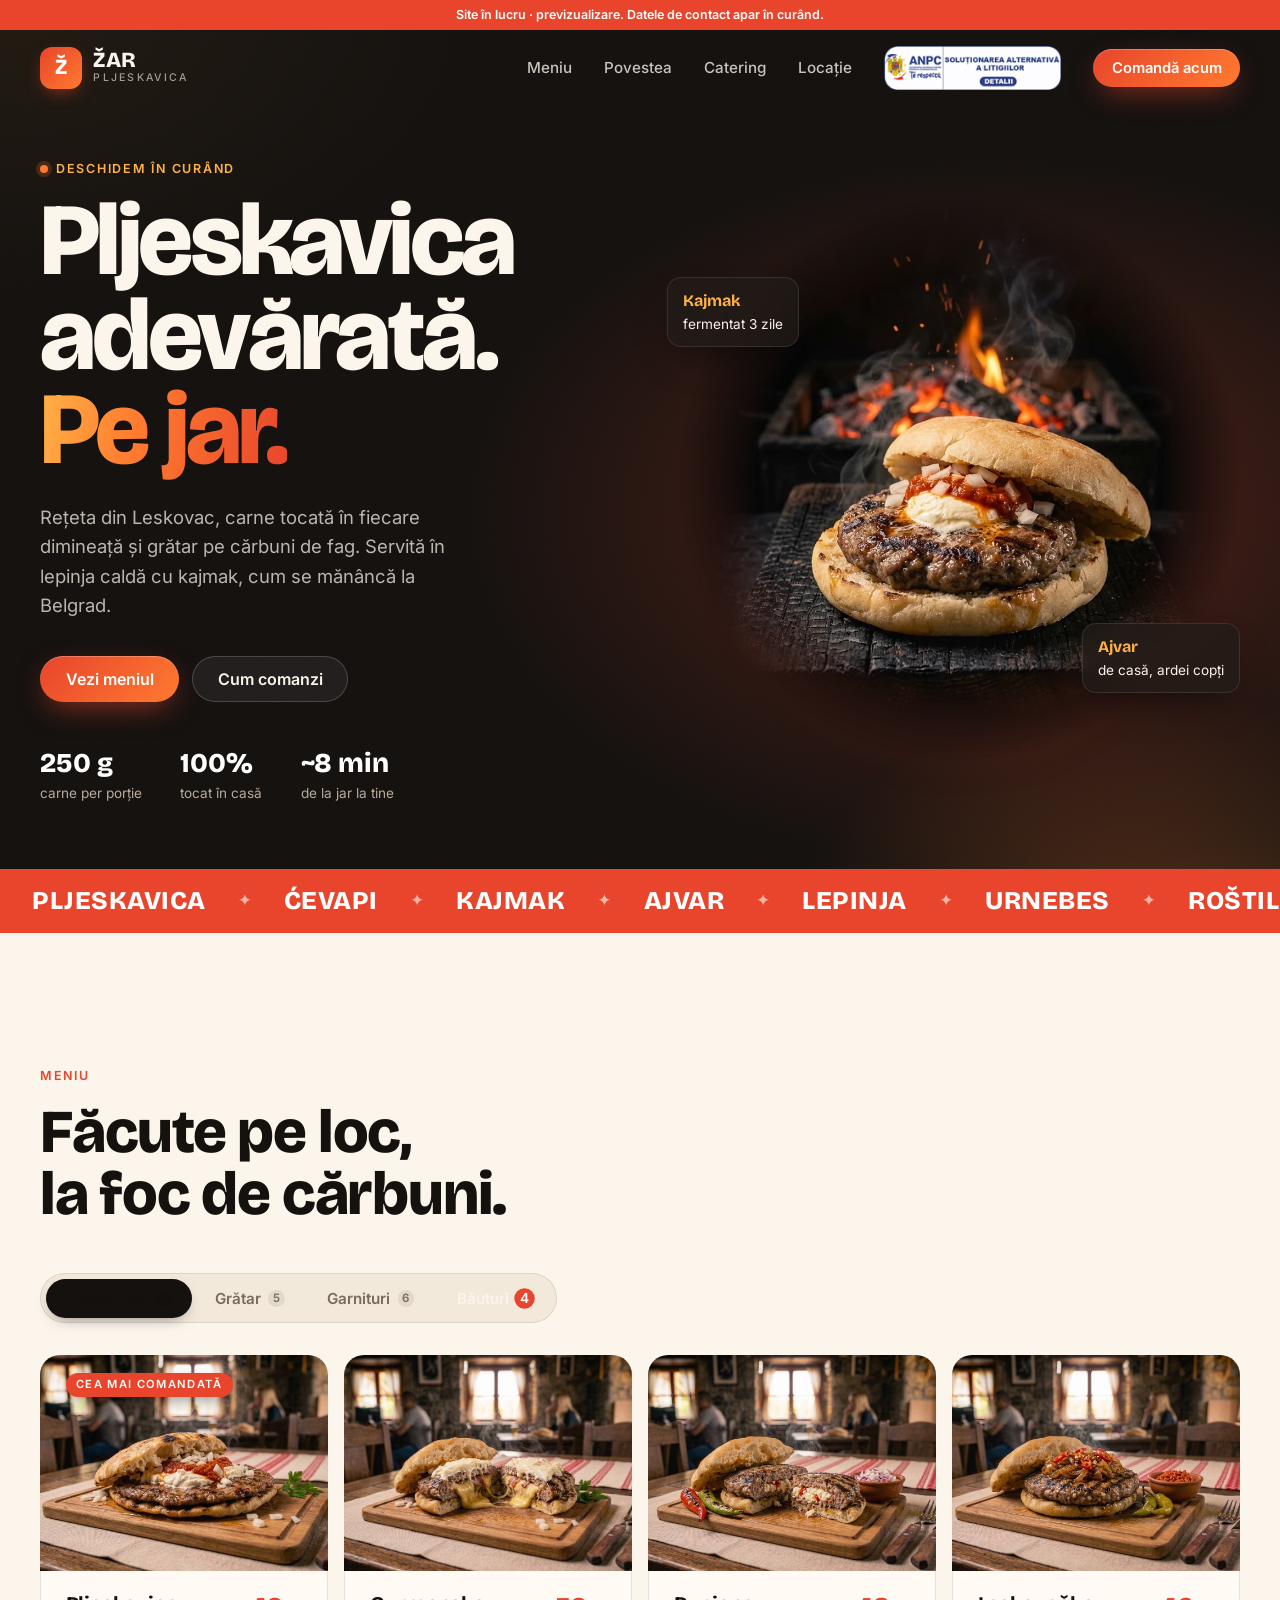
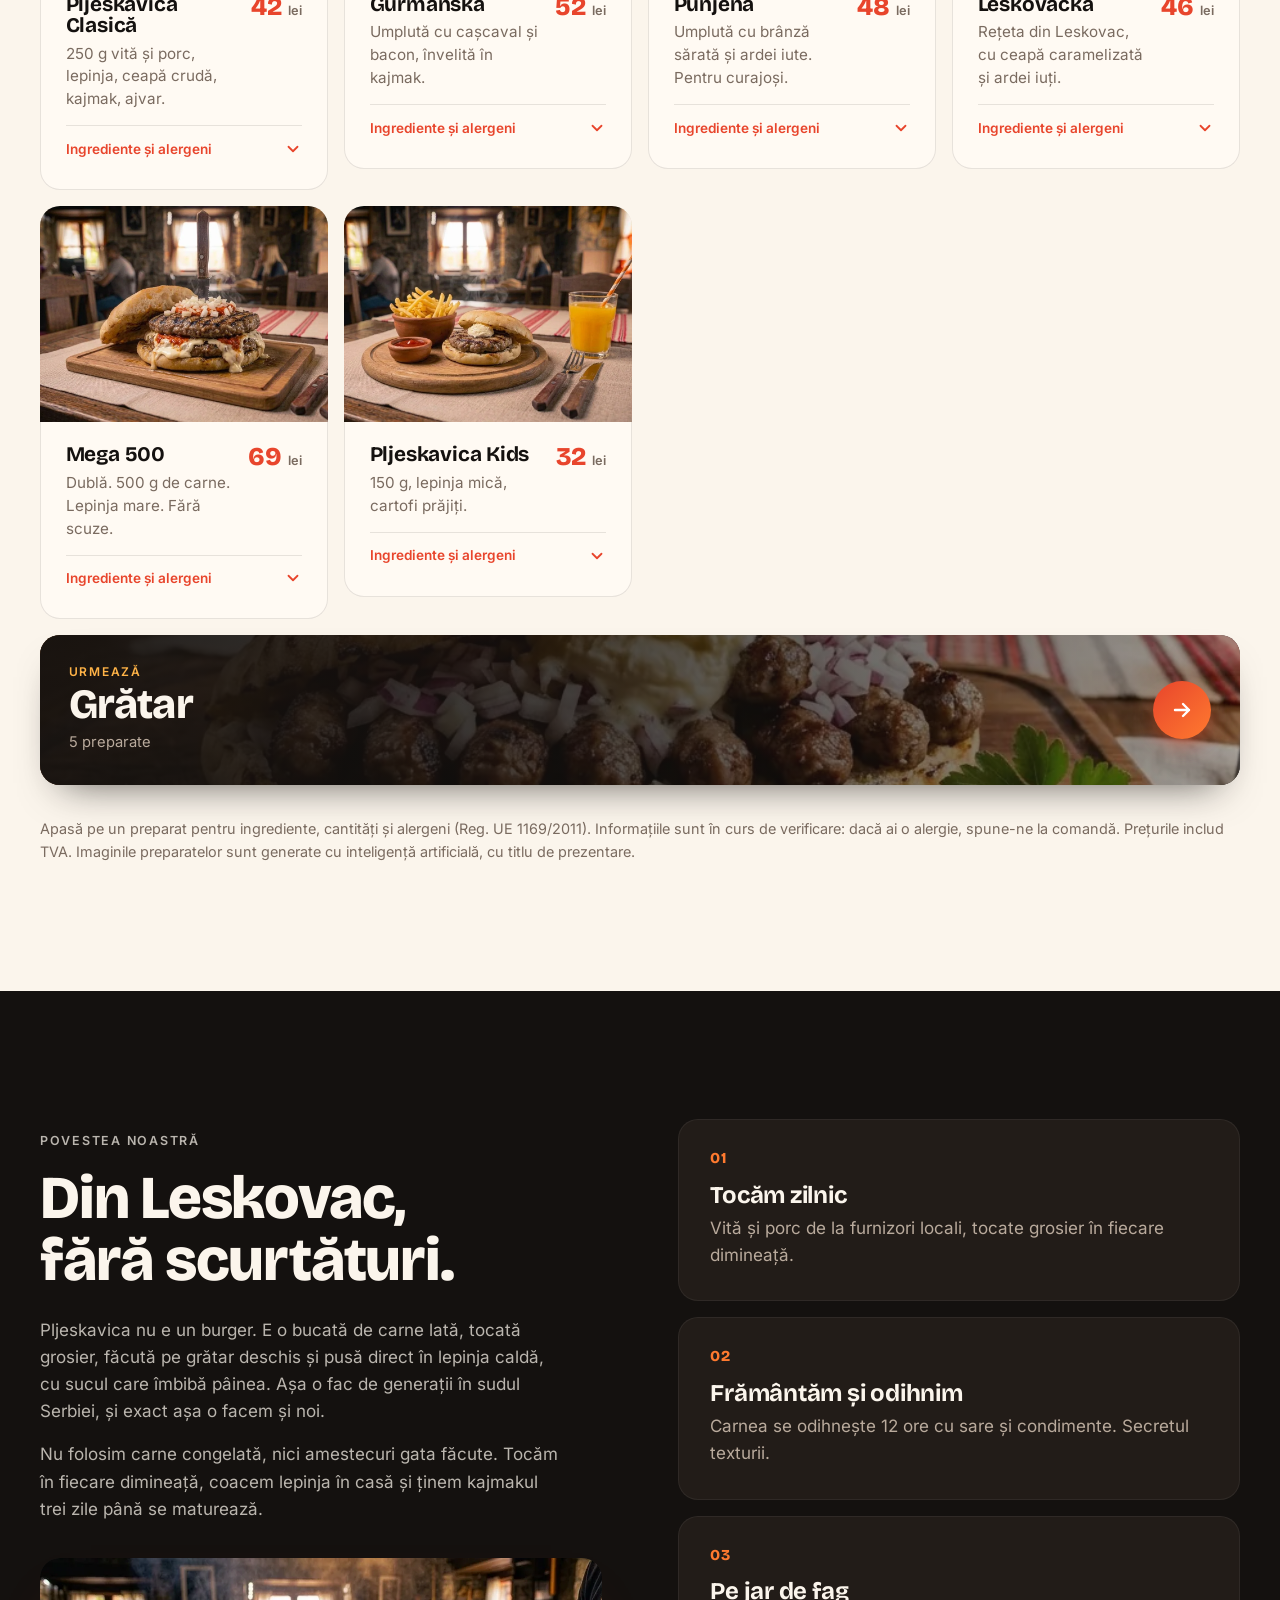
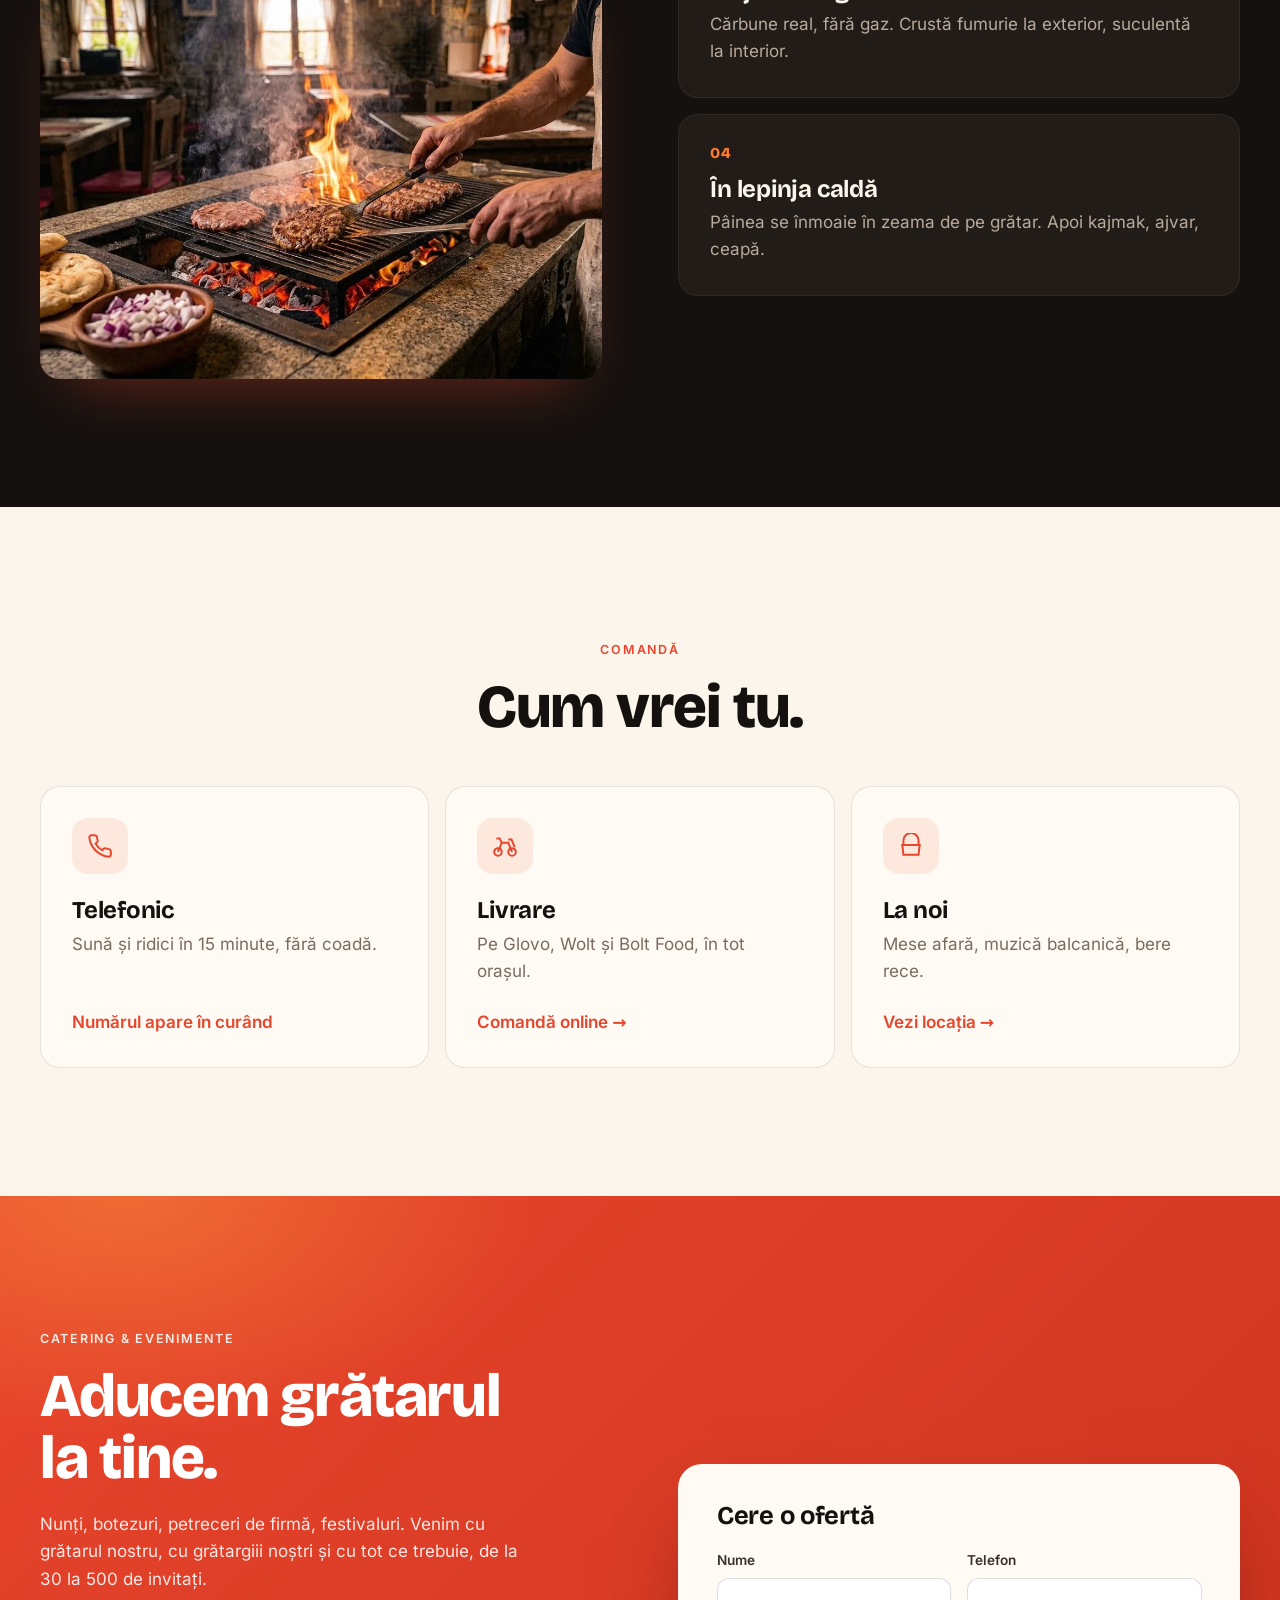
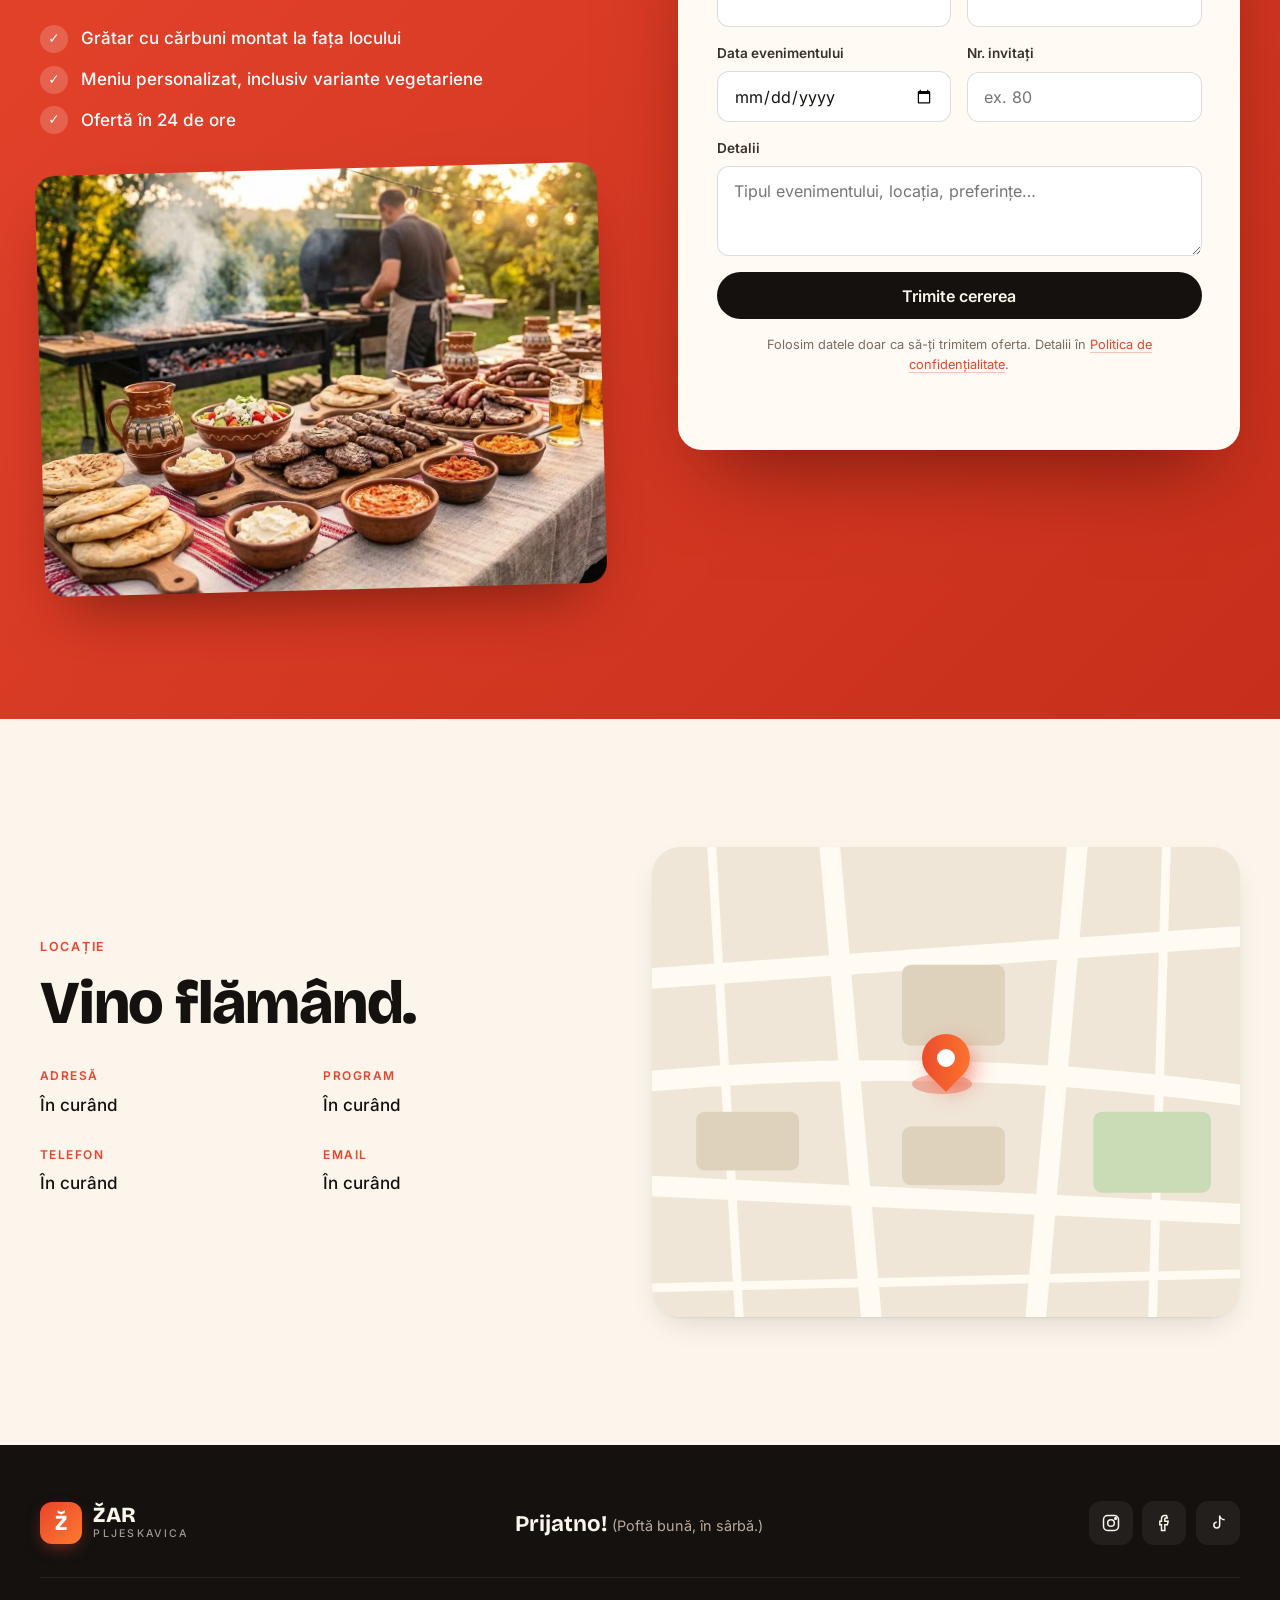
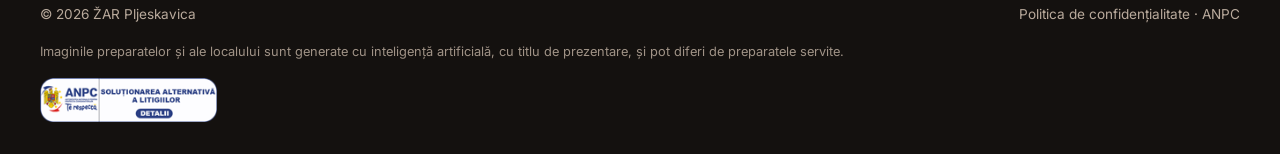
==== commit c9f3b596: "Scoase etichetele „Imagine generată AI” de pe poze Mențiunea rămâne în nota de sub meniu, în subsol " ====
--- a/index.html
+++ b/index.html
@@ -23,7 +23,7 @@
   <link rel="apple-touch-icon" href="img/apple-touch-icon.png">
   <link rel="preload" href="fonts/bricolage-grotesque-latin.woff2" as="font" type="font/woff2" crossorigin>
   <link rel="preload" href="fonts/inter-latin.woff2" as="font" type="font/woff2" crossorigin>
-  <link rel="stylesheet" href="styles.css?v=2026-10-01c">
+  <link rel="stylesheet" href="styles.css?v=2026-10-01d">
   <link rel="icon" href="data:image/svg+xml,<svg xmlns='http://www.w3.org/2000/svg' viewBox='0 0 64 64'><defs><linearGradient id='g' x1='0' y1='0' x2='1' y2='1'><stop offset='0' stop-color='%23e8452c'/><stop offset='1' stop-color='%23ff7a2f'/></linearGradient></defs><rect width='64' height='64' rx='18' fill='url(%23g)'/><text x='32' y='46' font-size='36' font-family='Arial Black,Arial' font-weight='900' text-anchor='middle' fill='%23fff'>Ž</text></svg>">
 </head>
 <body>
@@ -70,7 +70,7 @@
         </ul>
       </div>
 
-      <div class="hero__visual ai-img">
+      <div class="hero__visual">
         <div class="glow"></div>
         <img class="hero__photo" src="img/hero-2.webp" width="1024" height="1024" alt="Pljeskavica în lepinja deschisă, cu kajmak, ajvar și ceapă, în fața jarului de cărbuni (imagine generată cu AI)" fetchpriority="high">
         <div class="tag tag--a" aria-hidden="true"><strong>Kajmak</strong> fermentat 3 zile</div>
@@ -106,7 +106,7 @@
 
       <div class="menu">
         <div class="menu__panel is-active" data-panel="pljeskavice" role="tabpanel" id="panel-pljeskavice" aria-labelledby="tab-pljeskavice">
-          <article class="dish dish--featured dish--photo ai-img">
+          <article class="dish dish--featured dish--photo">
             <img class="dish__img" src="img/clasica.webp" width="1024" height="768" alt="Pljeskavica clasică în lepinja deschisă, cu kajmak, ajvar și ceapă crudă, pe tocător de lemn (imagine generată cu AI)" loading="lazy">
             <div class="dish__badge">Cea mai comandată</div>
             <h3>Pljeskavica Clasică</h3>
@@ -115,7 +115,7 @@
             <button class="dish__more" type="button" aria-expanded="false" aria-controls="det-pljeskavica-clasica">Ingrediente și alergeni<svg viewBox="0 0 24 24" fill="none" stroke="currentColor" stroke-width="2.4" stroke-linecap="round" stroke-linejoin="round" aria-hidden="true"><path d="m6 9 6 6 6-6"/></svg></button>
             <div class="dish__details" id="det-pljeskavica-clasica"><div class="dish__details-inner"><dl class="dish__facts"><div><dt>Cantitate</dt><dd>~500 g (250 g carne)</dd></div></dl><p class="dish__ingr"><span>Ingrediente</span>Carne tocată de vită și porc, ceapă, sare, piper, boia · lepinja (făină de grâu, drojdie, apă, sare) · kajmak · ajvar (ardei copți, vinete, ulei, usturoi) · ceapă albă crudă</p><div class="dish__allergens"><span>Alergeni</span><ul><li>Gluten</li><li>Lapte</li></ul></div></div></div>
           </article>
-          <article class="dish dish--photo ai-img">
+          <article class="dish dish--photo">
             <img class="dish__img" src="img/gurmanska-2.webp" width="745" height="559" alt="Gurmanska tăiată în două, cu cașcaval topit, bacon și kajmak, pe lepinja (imagine generată cu AI)" loading="lazy">
             <h3>Gurmanska</h3>
             <p>Umplută cu cașcaval și bacon, învelită în kajmak.</p>
@@ -123,7 +123,7 @@
             <button class="dish__more" type="button" aria-expanded="false" aria-controls="det-gurmanska">Ingrediente și alergeni<svg viewBox="0 0 24 24" fill="none" stroke="currentColor" stroke-width="2.4" stroke-linecap="round" stroke-linejoin="round" aria-hidden="true"><path d="m6 9 6 6 6-6"/></svg></button>
             <div class="dish__details" id="det-gurmanska"><div class="dish__details-inner"><dl class="dish__facts"><div><dt>Cantitate</dt><dd>~560 g (250 g carne)</dd></div></dl><p class="dish__ingr"><span>Ingrediente</span>Carne tocată de vită și porc, umplută cu cașcaval și bacon, învelită în kajmak · lepinja · ceapă crudă</p><div class="dish__allergens"><span>Alergeni</span><ul><li>Gluten</li><li>Lapte</li></ul></div></div></div>
           </article>
-          <article class="dish dish--photo ai-img">
+          <article class="dish dish--photo">
             <img class="dish__img" src="img/punjena-2.webp" width="1024" height="768" alt="Punjena tăiată, cu umplutură de brânză albă și ardei iute, lângă ardei copți pe grătar (imagine generată cu AI)" loading="lazy">
             <h3>Punjena</h3>
             <p>Umplută cu brânză sărată și ardei iute. Pentru curajoși.</p>
@@ -131,7 +131,7 @@
             <button class="dish__more" type="button" aria-expanded="false" aria-controls="det-punjena">Ingrediente și alergeni<svg viewBox="0 0 24 24" fill="none" stroke="currentColor" stroke-width="2.4" stroke-linecap="round" stroke-linejoin="round" aria-hidden="true"><path d="m6 9 6 6 6-6"/></svg></button>
             <div class="dish__details" id="det-punjena"><div class="dish__details-inner"><dl class="dish__facts"><div><dt>Cantitate</dt><dd>~540 g (250 g carne)</dd></div><div><dt>Picant</dt><dd class="is-hot">Iute</dd></div></dl><p class="dish__ingr"><span>Ingrediente</span>Carne tocată de vită și porc, umplută cu brânză sărată (sir) și ardei iute · lepinja · ardei iuți la grătar · ceapă roșie</p><div class="dish__allergens"><span>Alergeni</span><ul><li>Gluten</li><li>Lapte</li></ul></div></div></div>
           </article>
-          <article class="dish dish--photo ai-img">
+          <article class="dish dish--photo">
             <img class="dish__img" src="img/leskovacka-2.webp" width="1024" height="768" alt="Leskovačka în lepinja, cu ceapă caramelizată, ardei iute și ljuta paprika (imagine generată cu AI)" loading="lazy">
             <h3>Leskovačka</h3>
             <p>Rețeta din Leskovac, cu ceapă caramelizată și ardei iuți.</p>
@@ -139,7 +139,7 @@
             <button class="dish__more" type="button" aria-expanded="false" aria-controls="det-leskovacka">Ingrediente și alergeni<svg viewBox="0 0 24 24" fill="none" stroke="currentColor" stroke-width="2.4" stroke-linecap="round" stroke-linejoin="round" aria-hidden="true"><path d="m6 9 6 6 6-6"/></svg></button>
             <div class="dish__details" id="det-leskovacka"><div class="dish__details-inner"><dl class="dish__facts"><div><dt>Cantitate</dt><dd>~520 g (250 g carne)</dd></div><div><dt>Picant</dt><dd class="is-hot">Foarte iute</dd></div></dl><p class="dish__ingr"><span>Ingrediente</span>Carne tocată de vită și porc cu ceapă și ardei iute tocate în compoziție · ceapă caramelizată · ardei iute proaspăt · ljuta paprika · ardei iuți murați · lepinja</p><div class="dish__allergens"><span>Alergeni</span><ul><li>Gluten</li></ul></div></div></div>
           </article>
-          <article class="dish dish--photo ai-img">
+          <article class="dish dish--photo">
             <img class="dish__img" src="img/mega-2.webp" width="1024" height="768" alt="Mega 500: două pljeskavice suprapuse în lepinja mare, cu kajmak, ajvar și ceapă, cu un cuțit înfipt în mijloc (imagine generată cu AI)" loading="lazy">
             <h3>Mega 500</h3>
             <p>Dublă. 500 g de carne. Lepinja mare. Fără scuze.</p>
@@ -147,7 +147,7 @@
             <button class="dish__more" type="button" aria-expanded="false" aria-controls="det-mega-500">Ingrediente și alergeni<svg viewBox="0 0 24 24" fill="none" stroke="currentColor" stroke-width="2.4" stroke-linecap="round" stroke-linejoin="round" aria-hidden="true"><path d="m6 9 6 6 6-6"/></svg></button>
             <div class="dish__details" id="det-mega-500"><div class="dish__details-inner"><dl class="dish__facts"><div><dt>Cantitate</dt><dd>~850 g (500 g carne)</dd></div></dl><p class="dish__ingr"><span>Ingrediente</span>Două pljeskavice de vită și porc · lepinja mare · kajmak · ajvar · ceapă albă crudă</p><div class="dish__allergens"><span>Alergeni</span><ul><li>Gluten</li><li>Lapte</li></ul></div></div></div>
           </article>
-          <article class="dish dish--photo ai-img">
+          <article class="dish dish--photo">
             <img class="dish__img" src="img/kids-2.webp" width="1024" height="768" alt="Pljeskavica Kids în lepinja mică, cu kajmak, cartofi prăjiți, ketchup și suc de portocale (imagine generată cu AI)" loading="lazy">
             <h3>Pljeskavica Kids</h3>
             <p>150 g, lepinja mică, cartofi prăjiți.</p>
@@ -158,7 +158,7 @@
         </div>
 
         <div class="menu__panel" data-panel="gratar" role="tabpanel" id="panel-gratar" aria-labelledby="tab-gratar" hidden>
-          <article class="dish dish--featured dish--photo ai-img">
+          <article class="dish dish--featured dish--photo">
             <img class="dish__img" src="img/cevapi-10.webp" width="1024" height="768" alt="Ćevapi în lepinja, cu ceapă roșie și kajmak, pe tocător de lemn (imagine generată cu AI)" loading="lazy">
             <div class="dish__badge">Clasic balcanic</div>
             <h3>Ćevapi (10 buc.)</h3>
@@ -167,7 +167,7 @@
             <button class="dish__more" type="button" aria-expanded="false" aria-controls="det-cevapi-10-buc">Ingrediente și alergeni<svg viewBox="0 0 24 24" fill="none" stroke="currentColor" stroke-width="2.4" stroke-linecap="round" stroke-linejoin="round" aria-hidden="true"><path d="m6 9 6 6 6-6"/></svg></button>
             <div class="dish__details" id="det-cevapi-10-buc"><div class="dish__details-inner"><dl class="dish__facts"><div><dt>Cantitate</dt><dd>~520 g (10 buc., ~300 g carne)</dd></div></dl><p class="dish__ingr"><span>Ingrediente</span>Ćevapi din carne tocată de vită și porc, sare, piper, usturoi · lepinja · ceapă roșie și albă · kajmak</p><div class="dish__allergens"><span>Alergeni</span><ul><li>Gluten</li><li>Lapte</li></ul></div></div></div>
           </article>
-          <article class="dish dish--photo ai-img">
+          <article class="dish dish--photo">
             <img class="dish__img" src="img/cevapi-5.webp" width="1024" height="768" alt="Porție mică de ćevapi în lepinja, cu ceapă și kajmak (imagine generată cu AI)" loading="lazy">
             <h3>Ćevapi (5 buc.)</h3>
             <p>Porție mică, aceeași rețetă.</p>
@@ -175,7 +175,7 @@
             <button class="dish__more" type="button" aria-expanded="false" aria-controls="det-cevapi-5-buc">Ingrediente și alergeni<svg viewBox="0 0 24 24" fill="none" stroke="currentColor" stroke-width="2.4" stroke-linecap="round" stroke-linejoin="round" aria-hidden="true"><path d="m6 9 6 6 6-6"/></svg></button>
             <div class="dish__details" id="det-cevapi-5-buc"><div class="dish__details-inner"><dl class="dish__facts"><div><dt>Cantitate</dt><dd>~300 g (5 buc., ~150 g carne)</dd></div></dl><p class="dish__ingr"><span>Ingrediente</span>Ćevapi din carne tocată de vită și porc, sare, piper, usturoi · lepinja mică · ceapă · kajmak</p><div class="dish__allergens"><span>Alergeni</span><ul><li>Gluten</li><li>Lapte</li></ul></div></div></div>
           </article>
-          <article class="dish dish--photo ai-img">
+          <article class="dish dish--photo">
             <img class="dish__img" src="img/vesalica.webp" width="1024" height="768" alt="Vešalica feliată, cu ajvar, ceapă și lepinja (imagine generată cu AI)" loading="lazy">
             <h3>Vešalica</h3>
             <p>Mușchi de porc la grătar, marinat peste noapte.</p>
@@ -183,7 +183,7 @@
             <button class="dish__more" type="button" aria-expanded="false" aria-controls="det-vesalica">Ingrediente și alergeni<svg viewBox="0 0 24 24" fill="none" stroke="currentColor" stroke-width="2.4" stroke-linecap="round" stroke-linejoin="round" aria-hidden="true"><path d="m6 9 6 6 6-6"/></svg></button>
             <div class="dish__details" id="det-vesalica"><div class="dish__details-inner"><dl class="dish__facts"><div><dt>Cantitate</dt><dd>~450 g (300 g carne)</dd></div></dl><p class="dish__ingr"><span>Ingrediente</span>Mușchi de porc marinat peste noapte (usturoi, piper, boia, ulei) · ajvar · ceapă albă · lepinja · pătrunjel</p><div class="dish__allergens"><span>Alergeni</span><ul><li>Gluten</li></ul></div></div></div>
           </article>
-          <article class="dish dish--photo ai-img">
+          <article class="dish dish--photo">
             <img class="dish__img" src="img/karadjordjeva.webp" width="1024" height="768" alt="Karađorđeva tăiată, cu kajmak topit, cartofi și sos tartar (imagine generată cu AI)" loading="lazy">
             <h3>Karađorđeva</h3>
             <p>Șnițel rulat cu kajmak, pane, cu sos tartar.</p>
@@ -191,7 +191,7 @@
             <button class="dish__more" type="button" aria-expanded="false" aria-controls="det-karadjordjeva">Ingrediente și alergeni<svg viewBox="0 0 24 24" fill="none" stroke="currentColor" stroke-width="2.4" stroke-linecap="round" stroke-linejoin="round" aria-hidden="true"><path d="m6 9 6 6 6-6"/></svg></button>
             <div class="dish__details" id="det-karadjordjeva"><div class="dish__details-inner"><dl class="dish__facts"><div><dt>Cantitate</dt><dd>~550 g (300 g carne)</dd></div></dl><p class="dish__ingr"><span>Ingrediente</span>Șnițel de porc rulat cu kajmak, pane în făină, ou și pesmet · sos tartar (maioneză, castraveți murați, capere, muștar) · cartofi prăjiți · salată de roșii și ceapă roșie</p><div class="dish__allergens"><span>Alergeni</span><ul><li>Gluten</li><li>Ouă</li><li>Lapte</li><li>Muștar</li></ul></div></div></div>
           </article>
-          <article class="dish dish--photo ai-img">
+          <article class="dish dish--photo">
             <img class="dish__img" src="img/platou-rostilj.webp" width="1024" height="768" alt="Platou roštilj cu pljeskavice, ćevapi, cârnați, cotlet, cartofi și salată (imagine generată cu AI)" loading="lazy">
             <h3>Platou Roštilj (2 pers.)</h3>
             <p>Pljeskavica, ćevapi, vešalica, cârnați, garnituri.</p>
@@ -202,56 +202,56 @@
         </div>
 
         <div class="menu__panel" data-panel="garnituri" role="tabpanel" id="panel-garnituri" aria-labelledby="tab-garnituri" hidden>
-          <article class="dish dish--featured dish--photo ai-img">
+          <article class="dish dish--featured dish--photo">
             <img class="dish__img" src="img/kajmak.webp" width="1024" height="768" alt="Kajmak într-un bol de lut, cu pâine, roșii și ceapă roșie (imagine generată cu AI)" loading="lazy">
             <div class="dish__badge">De casă</div>
             <h3>Kajmak</h3><p>100 g, fermentat în casă.</p><div class="dish__price">14 <small>lei</small></div>
             <button class="dish__more" type="button" aria-expanded="false" aria-controls="det-kajmak">Ingrediente și alergeni<svg viewBox="0 0 24 24" fill="none" stroke="currentColor" stroke-width="2.4" stroke-linecap="round" stroke-linejoin="round" aria-hidden="true"><path d="m6 9 6 6 6-6"/></svg></button>
             <div class="dish__details" id="det-kajmak"><div class="dish__details-inner"><dl class="dish__facts"><div><dt>Cantitate</dt><dd>100 g</dd></div></dl><p class="dish__ingr"><span>Ingrediente</span>Smântână din lapte de vacă, maturată 3 zile, sare</p><div class="dish__allergens"><span>Alergeni</span><ul><li>Lapte</li></ul></div></div></div>
           </article>
-          <article class="dish dish--photo ai-img"><img class="dish__img" src="img/ajvar.webp" width="1024" height="768" alt="Ajvar de casă într-o oală de lut pictată, cu pâine prăjită și usturoi (imagine generată cu AI)" loading="lazy"><h3>Ajvar</h3><p>Ardei copți pe jar, usturoi.</p><div class="dish__price">12 <small>lei</small></div>
+          <article class="dish dish--photo"><img class="dish__img" src="img/ajvar.webp" width="1024" height="768" alt="Ajvar de casă într-o oală de lut pictată, cu pâine prăjită și usturoi (imagine generată cu AI)" loading="lazy"><h3>Ajvar</h3><p>Ardei copți pe jar, usturoi.</p><div class="dish__price">12 <small>lei</small></div>
             <button class="dish__more" type="button" aria-expanded="false" aria-controls="det-ajvar">Ingrediente și alergeni<svg viewBox="0 0 24 24" fill="none" stroke="currentColor" stroke-width="2.4" stroke-linecap="round" stroke-linejoin="round" aria-hidden="true"><path d="m6 9 6 6 6-6"/></svg></button>
             <div class="dish__details" id="det-ajvar"><div class="dish__details-inner"><dl class="dish__facts"><div><dt>Cantitate</dt><dd>100 g</dd></div></dl><p class="dish__ingr"><span>Ingrediente</span>Ardei roșii copți pe jar, vinete, ulei de floarea-soarelui, usturoi, oțet, sare</p><div class="dish__allergens"><span>Alergeni</span><ul><li class="is-none">Fără alergeni majori</li></ul></div></div></div>
           </article>
-          <article class="dish dish--photo ai-img"><img class="dish__img" src="img/urnebes.webp" width="1024" height="768" alt="Urnebes cremos într-o oală de lut, cu pâine prăjită (imagine generată cu AI)" loading="lazy"><h3>Urnebes</h3><p>Brânză iute, cremoasă.</p><div class="dish__price">13 <small>lei</small></div>
+          <article class="dish dish--photo"><img class="dish__img" src="img/urnebes.webp" width="1024" height="768" alt="Urnebes cremos într-o oală de lut, cu pâine prăjită (imagine generată cu AI)" loading="lazy"><h3>Urnebes</h3><p>Brânză iute, cremoasă.</p><div class="dish__price">13 <small>lei</small></div>
             <button class="dish__more" type="button" aria-expanded="false" aria-controls="det-urnebes">Ingrediente și alergeni<svg viewBox="0 0 24 24" fill="none" stroke="currentColor" stroke-width="2.4" stroke-linecap="round" stroke-linejoin="round" aria-hidden="true"><path d="m6 9 6 6 6-6"/></svg></button>
             <div class="dish__details" id="det-urnebes"><div class="dish__details-inner"><dl class="dish__facts"><div><dt>Cantitate</dt><dd>100 g</dd></div><div><dt>Picant</dt><dd class="is-hot">Iute</dd></div></dl><p class="dish__ingr"><span>Ingrediente</span>Brânză de vaci și brânză sărată, ardei iute, boia iute, usturoi</p><div class="dish__allergens"><span>Alergeni</span><ul><li>Lapte</li></ul></div></div></div>
           </article>
-          <article class="dish dish--photo ai-img"><img class="dish__img" src="img/cartofi.webp" width="1024" height="768" alt="Cartofi prăjiți cu sare de mare, într-un bol de lut (imagine generată cu AI)" loading="lazy"><h3>Cartofi prăjiți</h3><p>Tăiați manual, cu sare de mare.</p><div class="dish__price">14 <small>lei</small></div>
+          <article class="dish dish--photo"><img class="dish__img" src="img/cartofi.webp" width="1024" height="768" alt="Cartofi prăjiți cu sare de mare, într-un bol de lut (imagine generată cu AI)" loading="lazy"><h3>Cartofi prăjiți</h3><p>Tăiați manual, cu sare de mare.</p><div class="dish__price">14 <small>lei</small></div>
             <button class="dish__more" type="button" aria-expanded="false" aria-controls="det-cartofi-prajiti">Ingrediente și alergeni<svg viewBox="0 0 24 24" fill="none" stroke="currentColor" stroke-width="2.4" stroke-linecap="round" stroke-linejoin="round" aria-hidden="true"><path d="m6 9 6 6 6-6"/></svg></button>
             <div class="dish__details" id="det-cartofi-prajiti"><div class="dish__details-inner"><dl class="dish__facts"><div><dt>Cantitate</dt><dd>200 g</dd></div></dl><p class="dish__ingr"><span>Ingrediente</span>Cartofi tăiați manual, ulei de floarea-soarelui, sare de mare</p><div class="dish__allergens"><span>Alergeni</span><ul><li class="is-none">Fără alergeni majori</li></ul></div></div></div>
           </article>
-          <article class="dish dish--photo ai-img"><img class="dish__img" src="img/sopska.webp" width="1024" height="768" alt="Salată šopska cu roșii, castraveți, ceapă și brânză rasă (imagine generată cu AI)" loading="lazy"><h3>Salată Šopska</h3><p>Roșii, castraveți, ceapă, brânză.</p><div class="dish__price">22 <small>lei</small></div>
+          <article class="dish dish--photo"><img class="dish__img" src="img/sopska.webp" width="1024" height="768" alt="Salată šopska cu roșii, castraveți, ceapă și brânză rasă (imagine generată cu AI)" loading="lazy"><h3>Salată Šopska</h3><p>Roșii, castraveți, ceapă, brânză.</p><div class="dish__price">22 <small>lei</small></div>
             <button class="dish__more" type="button" aria-expanded="false" aria-controls="det-salata-sopska">Ingrediente și alergeni<svg viewBox="0 0 24 24" fill="none" stroke="currentColor" stroke-width="2.4" stroke-linecap="round" stroke-linejoin="round" aria-hidden="true"><path d="m6 9 6 6 6-6"/></svg></button>
             <div class="dish__details" id="det-salata-sopska"><div class="dish__details-inner"><dl class="dish__facts"><div><dt>Cantitate</dt><dd>300 g</dd></div></dl><p class="dish__ingr"><span>Ingrediente</span>Roșii, castraveți, ardei, ceapă, brânză sărată rasă, măsline, ulei, pătrunjel</p><div class="dish__allergens"><span>Alergeni</span><ul><li>Lapte</li></ul></div></div></div>
           </article>
-          <article class="dish dish--photo ai-img"><img class="dish__img" src="img/lepinja.webp" width="1024" height="768" alt="Lepinja coaptă, ruptă în bucăți, pe tocător de lemn (imagine generată cu AI)" loading="lazy"><h3>Lepinja extra</h3><p>Coaptă în casă, la cuptor.</p><div class="dish__price">6 <small>lei</small></div>
+          <article class="dish dish--photo"><img class="dish__img" src="img/lepinja.webp" width="1024" height="768" alt="Lepinja coaptă, ruptă în bucăți, pe tocător de lemn (imagine generată cu AI)" loading="lazy"><h3>Lepinja extra</h3><p>Coaptă în casă, la cuptor.</p><div class="dish__price">6 <small>lei</small></div>
             <button class="dish__more" type="button" aria-expanded="false" aria-controls="det-lepinja-extra">Ingrediente și alergeni<svg viewBox="0 0 24 24" fill="none" stroke="currentColor" stroke-width="2.4" stroke-linecap="round" stroke-linejoin="round" aria-hidden="true"><path d="m6 9 6 6 6-6"/></svg></button>
             <div class="dish__details" id="det-lepinja-extra"><div class="dish__details-inner"><dl class="dish__facts"><div><dt>Cantitate</dt><dd>1 buc. (~150 g)</dd></div></dl><p class="dish__ingr"><span>Ingrediente</span>Făină de grâu, apă, drojdie, sare</p><div class="dish__allergens"><span>Alergeni</span><ul><li>Gluten</li></ul></div></div></div>
           </article>
         </div>
 
         <div class="menu__panel" data-panel="bauturi" role="tabpanel" id="panel-bauturi" aria-labelledby="tab-bauturi" hidden>
-          <article class="dish dish--photo ai-img"><img class="dish__img" src="img/jelen.webp" width="1024" height="768" alt="Sticlă și pahar de bere Jelen Pivo pe masa de lemn (imagine generată cu AI)" loading="lazy"><h3>Jelen Pivo</h3><p>0,5 l. Bere sârbească.</p><div class="dish__price">14 <small>lei</small></div>
+          <article class="dish dish--photo"><img class="dish__img" src="img/jelen.webp" width="1024" height="768" alt="Sticlă și pahar de bere Jelen Pivo pe masa de lemn (imagine generată cu AI)" loading="lazy"><h3>Jelen Pivo</h3><p>0,5 l. Bere sârbească.</p><div class="dish__price">14 <small>lei</small></div>
             <button class="dish__more" type="button" aria-expanded="false" aria-controls="det-jelen-pivo">Ingrediente și alergeni<svg viewBox="0 0 24 24" fill="none" stroke="currentColor" stroke-width="2.4" stroke-linecap="round" stroke-linejoin="round" aria-hidden="true"><path d="m6 9 6 6 6-6"/></svg></button>
             <div class="dish__details" id="det-jelen-pivo"><div class="dish__details-inner"><dl class="dish__facts"><div><dt>Cantitate</dt><dd>0,5 l · 4,8% alc.</dd></div></dl><p class="dish__ingr"><span>Ingrediente</span>Apă, malț de orz, hamei</p><div class="dish__allergens"><span>Alergeni</span><ul><li>Gluten (orz)</li></ul></div></div></div>
           </article>
-          <article class="dish dish--photo ai-img"><img class="dish__img" src="img/limonada.webp" width="1024" height="768" alt="Limonadă de casă cu mentă și lămâie, lângă o carafă de lut pictată (imagine generată cu AI)" loading="lazy"><h3>Limonadă de casă</h3><p>Lămâie, mentă, miere.</p><div class="dish__price">16 <small>lei</small></div>
+          <article class="dish dish--photo"><img class="dish__img" src="img/limonada.webp" width="1024" height="768" alt="Limonadă de casă cu mentă și lămâie, lângă o carafă de lut pictată (imagine generată cu AI)" loading="lazy"><h3>Limonadă de casă</h3><p>Lămâie, mentă, miere.</p><div class="dish__price">16 <small>lei</small></div>
             <button class="dish__more" type="button" aria-expanded="false" aria-controls="det-limonada-de-casa">Ingrediente și alergeni<svg viewBox="0 0 24 24" fill="none" stroke="currentColor" stroke-width="2.4" stroke-linecap="round" stroke-linejoin="round" aria-hidden="true"><path d="m6 9 6 6 6-6"/></svg></button>
             <div class="dish__details" id="det-limonada-de-casa"><div class="dish__details-inner"><dl class="dish__facts"><div><dt>Cantitate</dt><dd>0,4 l</dd></div></dl><p class="dish__ingr"><span>Ingrediente</span>Lămâie, mentă proaspătă, miere, apă, gheață</p><div class="dish__allergens"><span>Alergeni</span><ul><li class="is-none">Fără alergeni majori</li></ul></div></div></div>
           </article>
-          <article class="dish dish--photo ai-img"><img class="dish__img" src="img/rakija.webp" width="1024" height="768" alt="Două pahare de rakija de prune, cu carafă de lut, prune și nuci (imagine generată cu AI)" loading="lazy"><h3>Rakija de prune</h3><p>50 ml, din Serbia.</p><div class="dish__price">15 <small>lei</small></div>
+          <article class="dish dish--photo"><img class="dish__img" src="img/rakija.webp" width="1024" height="768" alt="Două pahare de rakija de prune, cu carafă de lut, prune și nuci (imagine generată cu AI)" loading="lazy"><h3>Rakija de prune</h3><p>50 ml, din Serbia.</p><div class="dish__price">15 <small>lei</small></div>
             <button class="dish__more" type="button" aria-expanded="false" aria-controls="det-rakija-de-prune">Ingrediente și alergeni<svg viewBox="0 0 24 24" fill="none" stroke="currentColor" stroke-width="2.4" stroke-linecap="round" stroke-linejoin="round" aria-hidden="true"><path d="m6 9 6 6 6-6"/></svg></button>
             <div class="dish__details" id="det-rakija-de-prune"><div class="dish__details-inner"><dl class="dish__facts"><div><dt>Cantitate</dt><dd>50 ml · 40% alc.</dd></div></dl><p class="dish__ingr"><span>Ingrediente</span>Distilat de prune</p><div class="dish__allergens"><span>Alergeni</span><ul><li class="is-none">Fără alergeni majori</li></ul></div></div></div>
           </article>
-          <article class="dish dish--photo ai-img"><img class="dish__img" src="img/apa-suc.webp" width="1024" height="768" alt="Un pahar de apă rece și un suc de portocale (imagine generată cu AI)" loading="lazy"><h3>Apă / Suc</h3><p>0,5 l.</p><div class="dish__price">8 <small>lei</small></div>
+          <article class="dish dish--photo"><img class="dish__img" src="img/apa-suc.webp" width="1024" height="768" alt="Un pahar de apă rece și un suc de portocale (imagine generată cu AI)" loading="lazy"><h3>Apă / Suc</h3><p>0,5 l.</p><div class="dish__price">8 <small>lei</small></div>
             <button class="dish__more" type="button" aria-expanded="false" aria-controls="det-apa-suc">Ingrediente și alergeni<svg viewBox="0 0 24 24" fill="none" stroke="currentColor" stroke-width="2.4" stroke-linecap="round" stroke-linejoin="round" aria-hidden="true"><path d="m6 9 6 6 6-6"/></svg></button>
             <div class="dish__details" id="det-apa-suc"><div class="dish__details-inner"><dl class="dish__facts"><div><dt>Cantitate</dt><dd>0,5 l</dd></div></dl><p class="dish__ingr"><span>Ingrediente</span>Apă plată sau minerală · suc natural de portocale</p><div class="dish__allergens"><span>Alergeni</span><ul><li class="is-none">Fără alergeni majori</li></ul></div></div></div>
           </article>
         </div>
       </div>
 
-      <p class="menu__note reveal">Apasă pe un preparat pentru ingrediente, cantități și alergeni (Reg. UE 1169/2011). Informațiile sunt în curs de verificare: dacă ai o alergie, spune-ne la comandă. Prețurile includ TVA. Imaginile marcate „Imagine generată AI” sunt create cu inteligență artificială, cu titlu de prezentare.</p>
+      <p class="menu__note reveal">Apasă pe un preparat pentru ingrediente, cantități și alergeni (Reg. UE 1169/2011). Informațiile sunt în curs de verificare: dacă ai o alergie, spune-ne la comandă. Prețurile includ TVA. Imaginile preparatelor sunt generate cu inteligență artificială, cu titlu de prezentare.</p>
     </div>
   </section>
 
@@ -263,7 +263,7 @@
         <h2>Din Leskovac,<br>fără scurtături.</h2>
         <p>Pljeskavica nu e un burger. E o bucată de carne lată, tocată grosier, făcută pe grătar deschis și pusă direct în lepinja caldă, cu sucul care îmbibă pâinea. Așa o fac de generații în sudul Serbiei, și exact așa o facem și noi.</p>
         <p>Nu folosim carne congelată, nici amestecuri gata făcute. Tocăm în fiecare dimineață, coacem lepinja în casă și ținem kajmakul trei zile până se maturează.</p>
-        <figure class="story__photo ai-img">
+        <figure class="story__photo">
           <img src="img/poveste-gratar.webp" width="1024" height="768" alt="Grătargiul întoarce pljeskavice și ćevapi pe grătarul cu cărbuni, lângă lepinja și ceapă tocată (imagine generată cu AI)" loading="lazy">
         </figure>
       </div>
@@ -334,7 +334,7 @@
           <li>Meniu personalizat, inclusiv variante vegetariene</li>
           <li>Ofertă în 24 de ore</li>
         </ul>
-        <figure class="catering__photo ai-img">
+        <figure class="catering__photo">
           <img src="img/catering-eveniment.webp" width="1024" height="768" alt="Eveniment în grădină: masă lungă cu pljeskavice, ćevapi, cârnați, lepinja și sosuri, cu grătarul mobil pe cărbuni în fundal (imagine generată cu AI)" loading="lazy">
         </figure>
       </div>
--- a/styles.css
+++ b/styles.css
@@ -413,15 +413,6 @@
 }
 .dish--photo .dish__price { grid-row: 2 / 4; }
 .dish--photo .dish__badge { box-shadow: 0 6px 16px -4px rgba(0,0,0,.45); }
-/* AI-generated image disclosure (EU AI Act art. 50) — small, but on every image */
-.ai-img { position: relative; }
-.ai-img::after {
-  content: "Imagine generată AI"; position: absolute; z-index: 2; top: .85rem; right: .85rem; pointer-events: none;
-  padding: .3rem .55rem; border-radius: 999px;
-  font: 600 .62rem/1 var(--body); letter-spacing: .04em; color: rgba(255,255,255,.92);
-  background: rgba(20,17,15,.55); backdrop-filter: blur(6px); -webkit-backdrop-filter: blur(6px);
-}
-.hero__visual.ai-img::after { top: 6%; right: 8%; }
 .menu__note { margin-top: 2rem; color: var(--muted); font-size: .9rem; }
 
 /* ---------- Story ---------- */
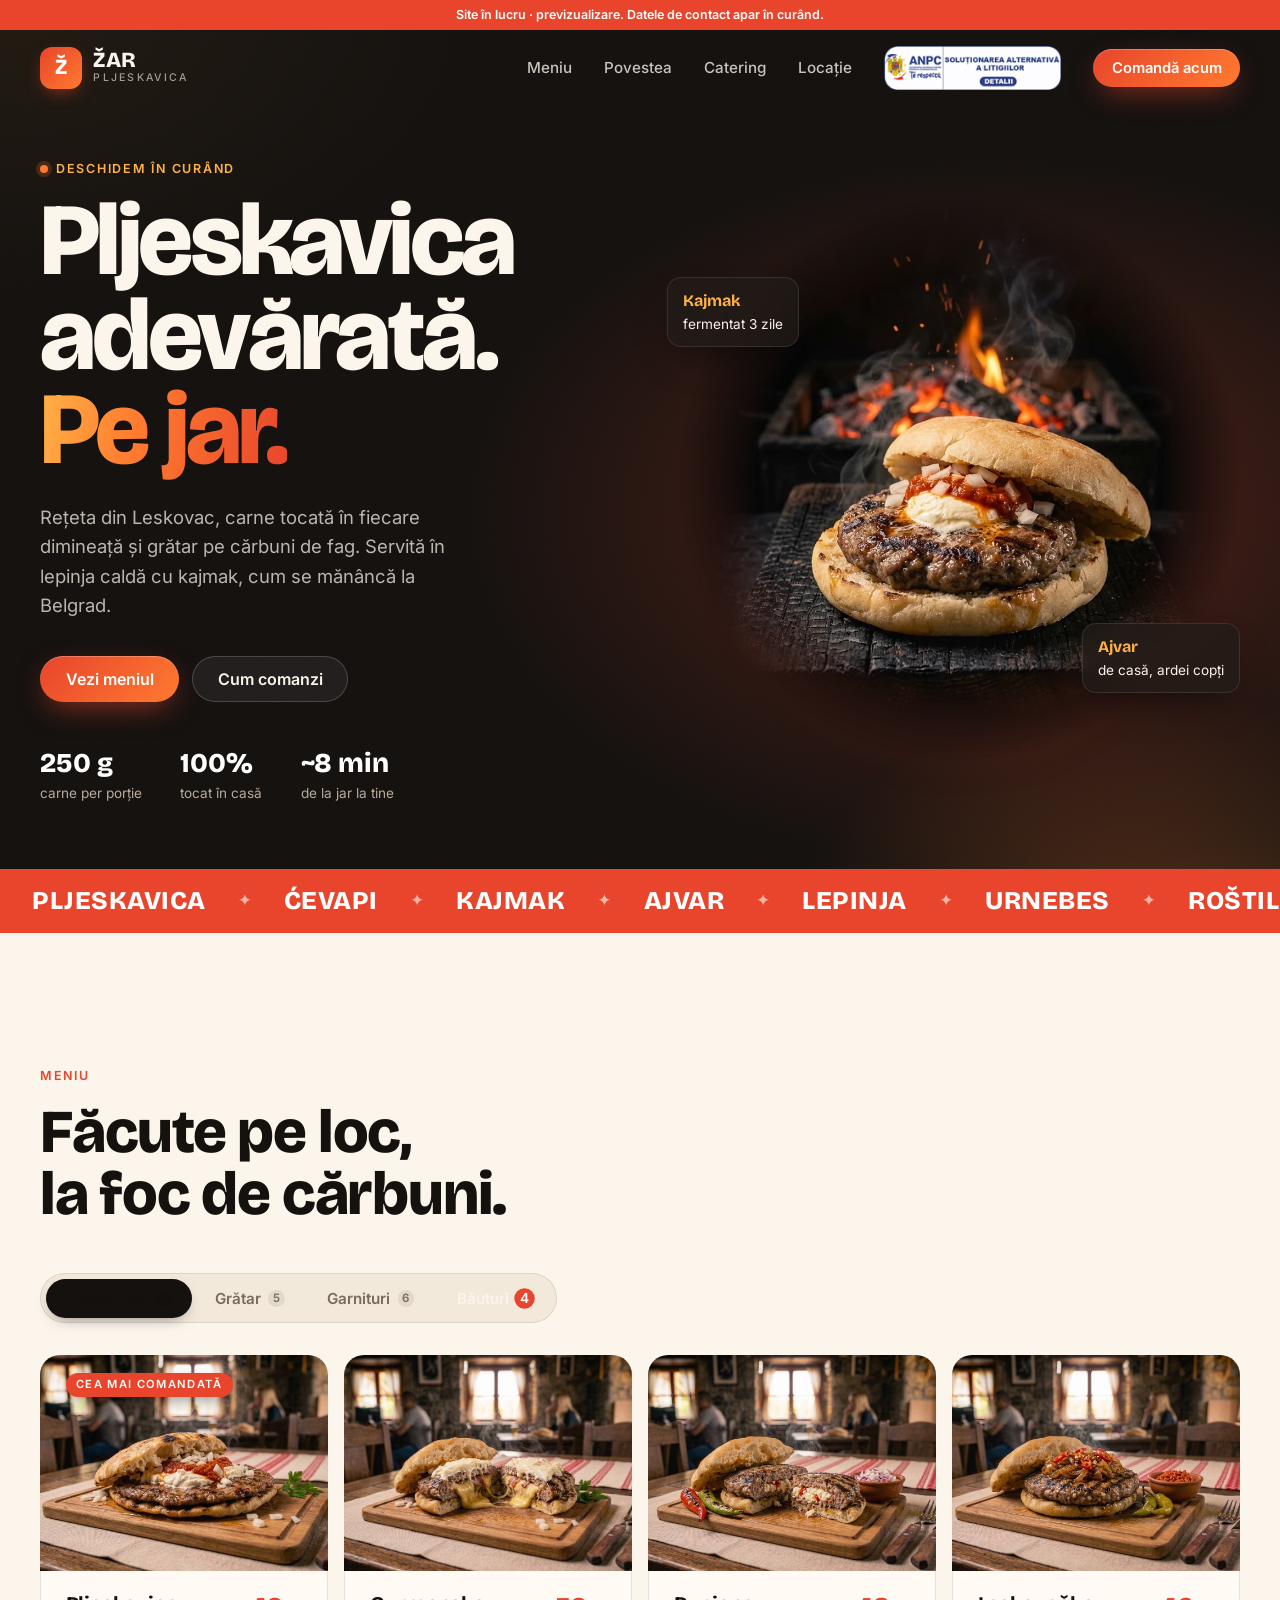
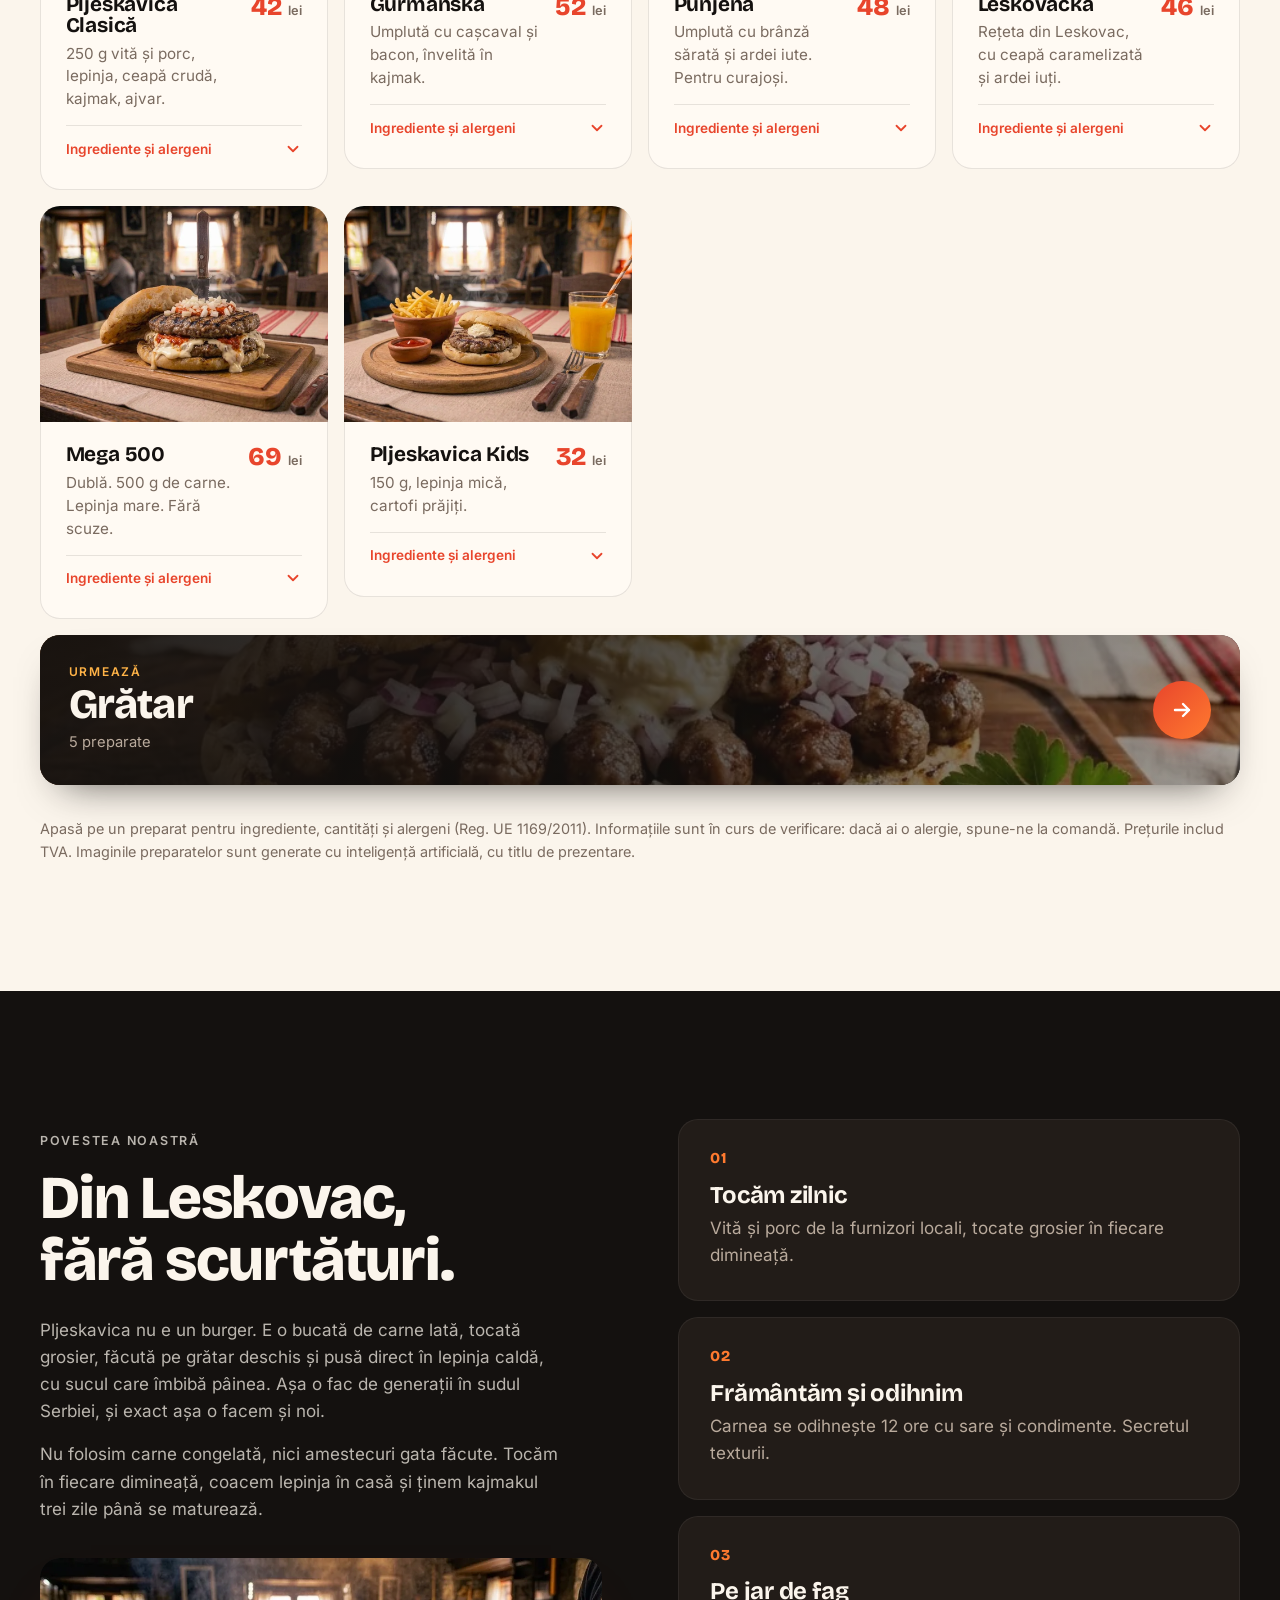
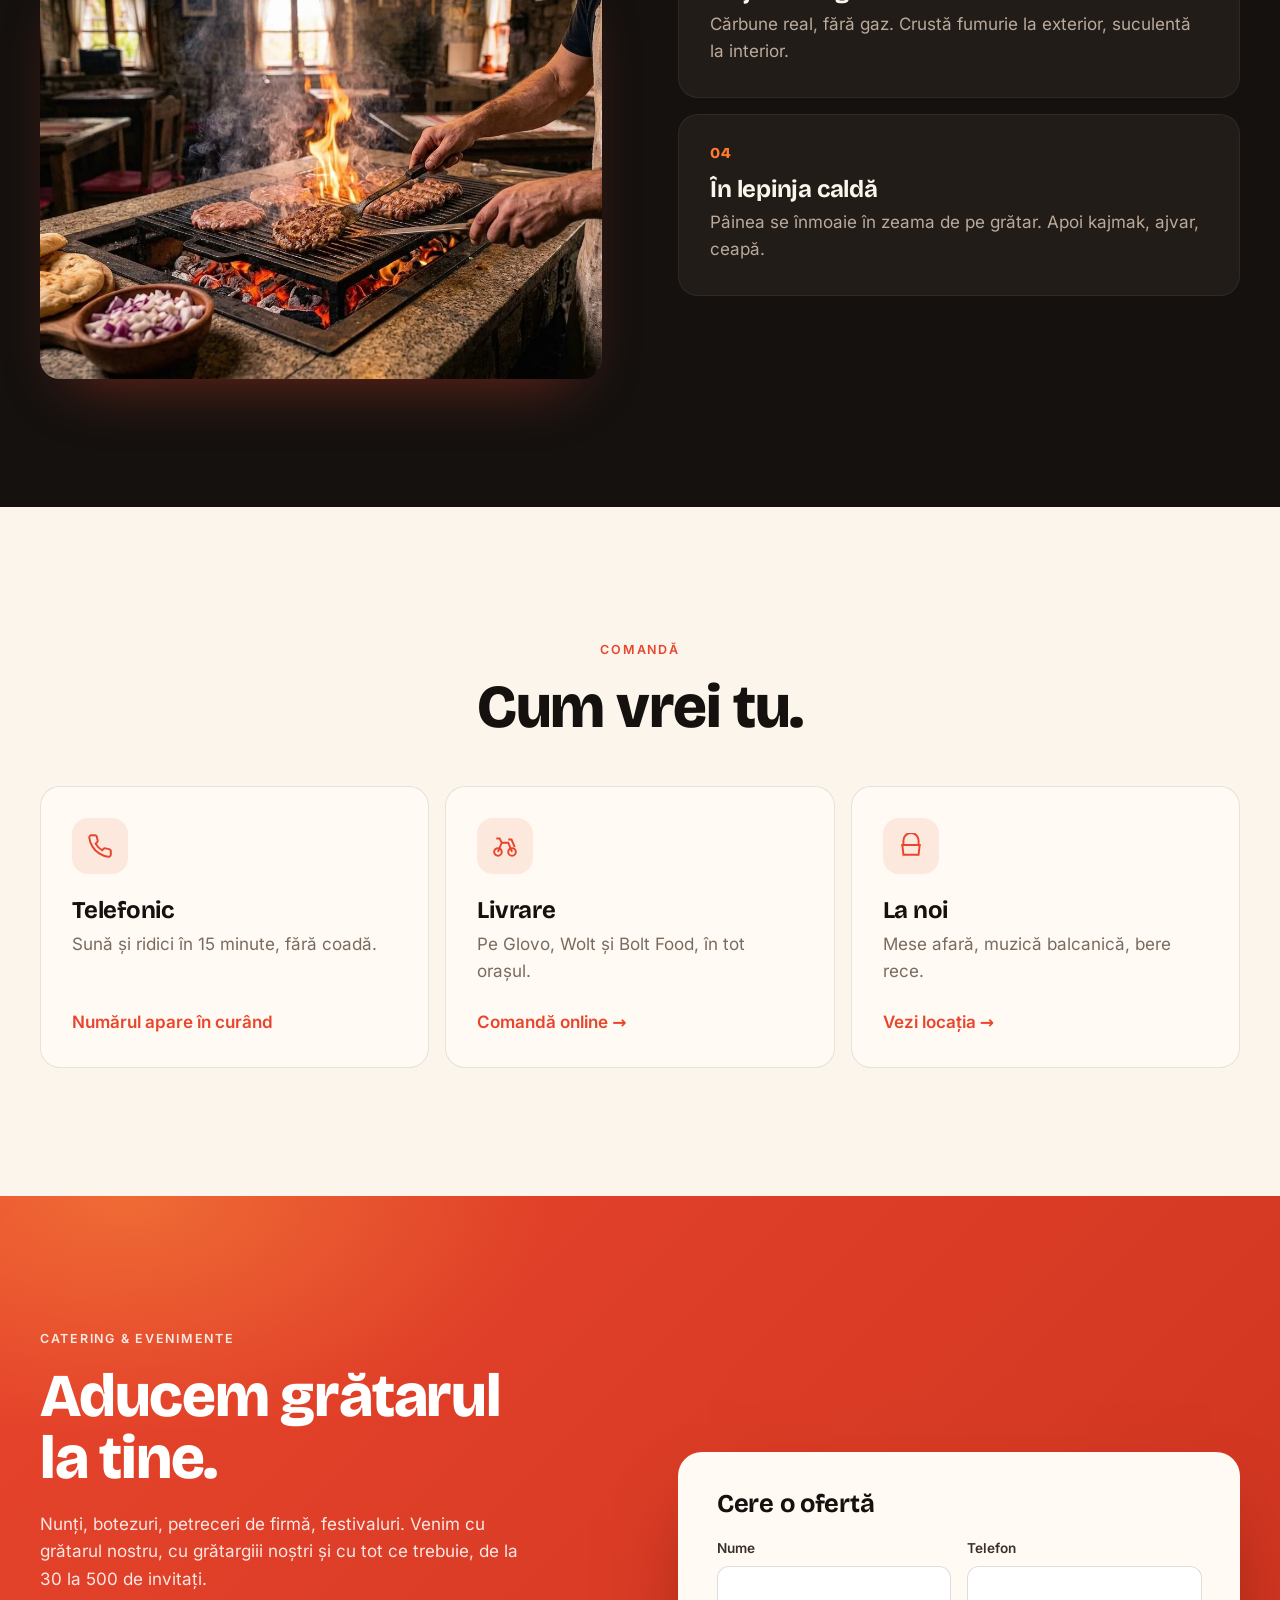
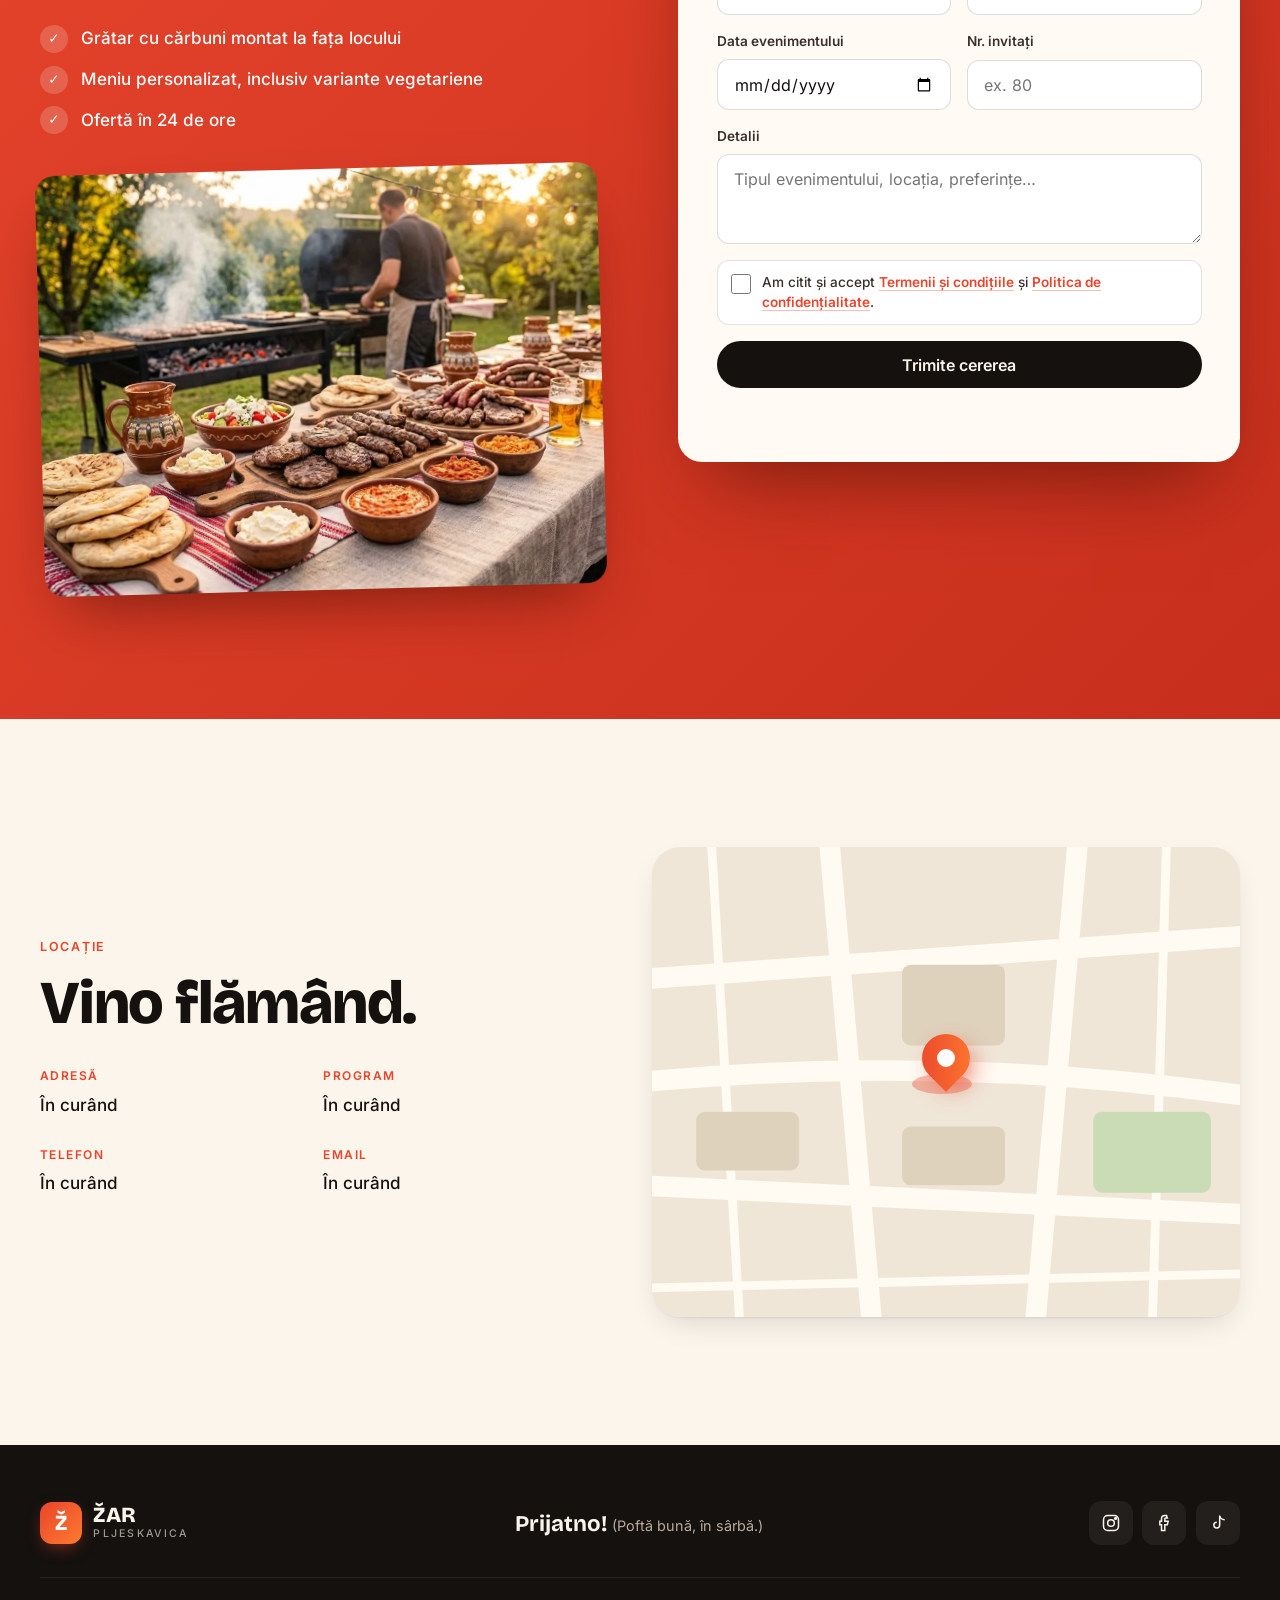
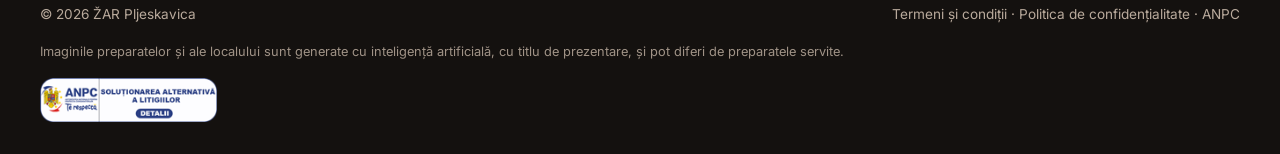
==== commit b1f65908: "Formular: bifă de acord nebifată + pagina Termeni și condiții - Bifă obligatorie, nebifată implicit:" ====
--- a/index.html
+++ b/index.html
@@ -23,7 +23,7 @@
   <link rel="apple-touch-icon" href="img/apple-touch-icon.png">
   <link rel="preload" href="fonts/bricolage-grotesque-latin.woff2" as="font" type="font/woff2" crossorigin>
   <link rel="preload" href="fonts/inter-latin.woff2" as="font" type="font/woff2" crossorigin>
-  <link rel="stylesheet" href="styles.css?v=2026-10-01d">
+  <link rel="stylesheet" href="styles.css?v=2026-10-01e">
   <link rel="icon" href="data:image/svg+xml,<svg xmlns='http://www.w3.org/2000/svg' viewBox='0 0 64 64'><defs><linearGradient id='g' x1='0' y1='0' x2='1' y2='1'><stop offset='0' stop-color='%23e8452c'/><stop offset='1' stop-color='%23ff7a2f'/></linearGradient></defs><rect width='64' height='64' rx='18' fill='url(%23g)'/><text x='32' y='46' font-size='36' font-family='Arial Black,Arial' font-weight='900' text-anchor='middle' fill='%23fff'>Ž</text></svg>">
 </head>
 <body>
@@ -349,8 +349,12 @@
           <label>Nr. invitați<input name="invitati" type="number" min="10" step="10" placeholder="ex. 80"></label>
         </div>
         <label>Detalii<textarea name="detalii" rows="3" placeholder="Tipul evenimentului, locația, preferințe…"></textarea></label>
+        <label class="form__consent">
+          <input type="checkbox" name="acord" required>
+          <span>Am citit și accept <a href="termeni.html" target="_blank" rel="noopener">Termenii și condițiile</a> și <a href="confidentialitate.html" target="_blank" rel="noopener">Politica de confidențialitate</a>.</span>
+        </label>
         <button class="btn btn--dark btn--block" type="submit">Trimite cererea</button>
-        <p class="form__privacy">Folosim datele doar ca să-ți trimitem oferta. Detalii în <a href="confidentialitate.html">Politica de confidențialitate</a>.</p>
+
         <p class="form__status" role="status" aria-live="polite"></p>
       </form>
     </div>
@@ -399,7 +403,7 @@
   </div>
   <div class="container footer__legal">
     <span>© <span id="year">2026</span> ŽAR Pljeskavica</span>
-    <span class="footer__links"><a href="confidentialitate.html">Politica de confidențialitate</a> · <a href="https://anpc.ro" target="_blank" rel="noopener">ANPC</a></span>
+    <span class="footer__links"><a href="termeni.html">Termeni și condiții</a> · <a href="confidentialitate.html">Politica de confidențialitate</a> · <a href="https://anpc.ro" target="_blank" rel="noopener">ANPC</a></span>
     <p class="footer__ai">Imaginile preparatelor și ale localului sunt generate cu inteligență artificială, cu titlu de prezentare, și pot diferi de preparatele servite.</p>
     <a class="nav__sal footer__sal" href="https://reclamatiisal.anpc.ro/" target="_blank" rel="noopener"><img src="img/anpc-sal.png" width="201" height="50" alt="ANPC – Soluționarea alternativă a litigiilor (se deschide într-o filă nouă)" loading="lazy"></a>
   </div>
@@ -410,6 +414,6 @@
   Comandă
 </a>
 
-<script src="script.js?v=2026-10-01c"></script>
+<script src="script.js?v=2026-10-01e"></script>
 </body>
 </html>
--- a/styles.css
+++ b/styles.css
@@ -548,8 +548,19 @@
 .legal__facts li + li { border-top: 1px solid var(--line); }
 .legal__facts li span:first-child { font-weight: 600; }
 .legal__todo { color: var(--fire); font-style: italic; }
-.form__privacy { font-size: .8rem; color: var(--muted); text-align: center; }
-.form__privacy a { color: var(--fire); border-bottom: 1px solid rgba(232,69,44,.3); }
+/* Consent checkbox — never pre-ticked; links open in a new tab so the form isn't lost */
+.form label.form__consent {
+  display: flex; align-items: flex-start; gap: .7rem; cursor: pointer;
+  font: 500 .85rem/1.45 var(--body); color: var(--ink-3);
+  padding: .8rem .9rem; border-radius: 12px; background: #fff; box-shadow: inset 0 0 0 1px rgba(20,17,15,.12);
+  transition: box-shadow .2s, background .2s;
+}
+.form__consent input {
+  flex: none; width: 20px; height: 20px; margin: .05rem 0 0; padding: 0; accent-color: var(--fire); cursor: pointer;
+}
+.form__consent a { color: var(--fire); font-weight: 600; border-bottom: 1px solid rgba(232,69,44,.35); }
+.form__consent a:hover { border-bottom-color: var(--fire); }
+.form label.form__consent.is-invalid { background: #fff5f3; box-shadow: inset 0 0 0 1.5px var(--fire); }
 
 /* ---------- Floating call button (mobile) ---------- */
 .fab {
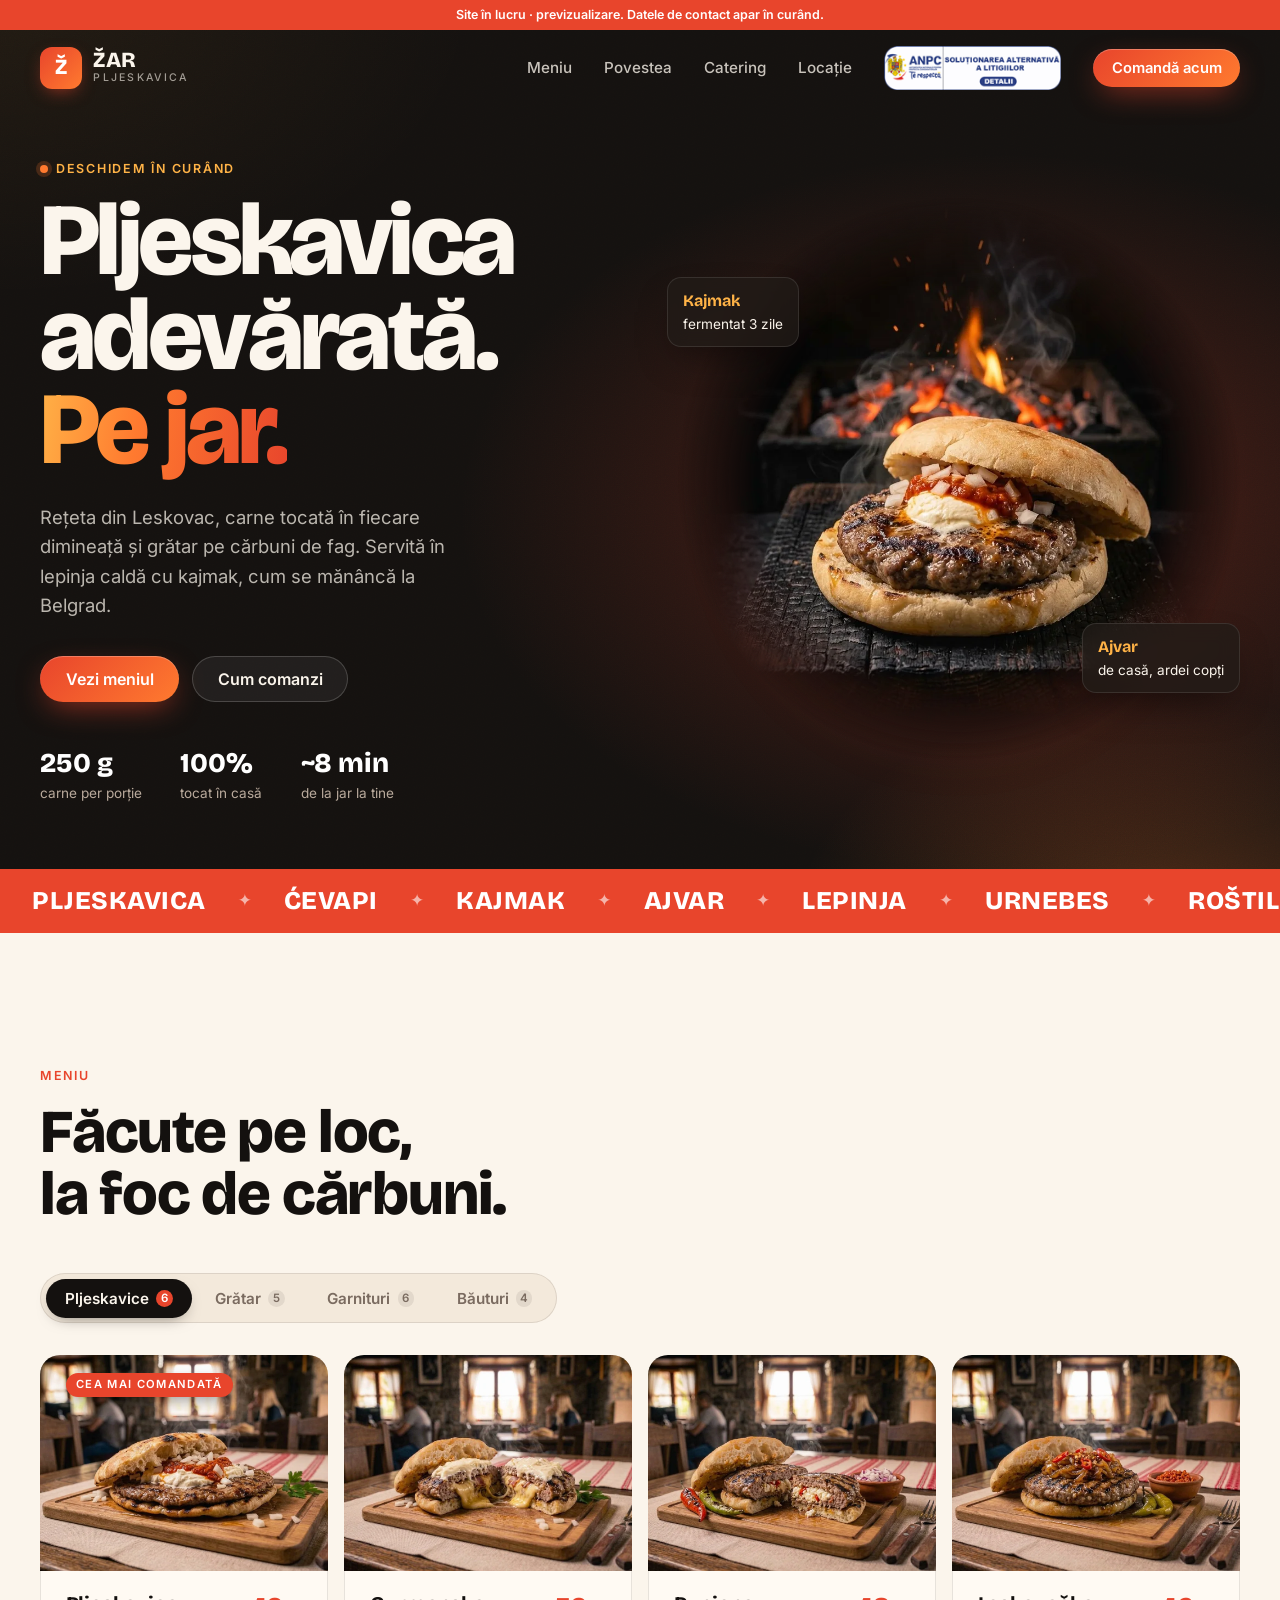
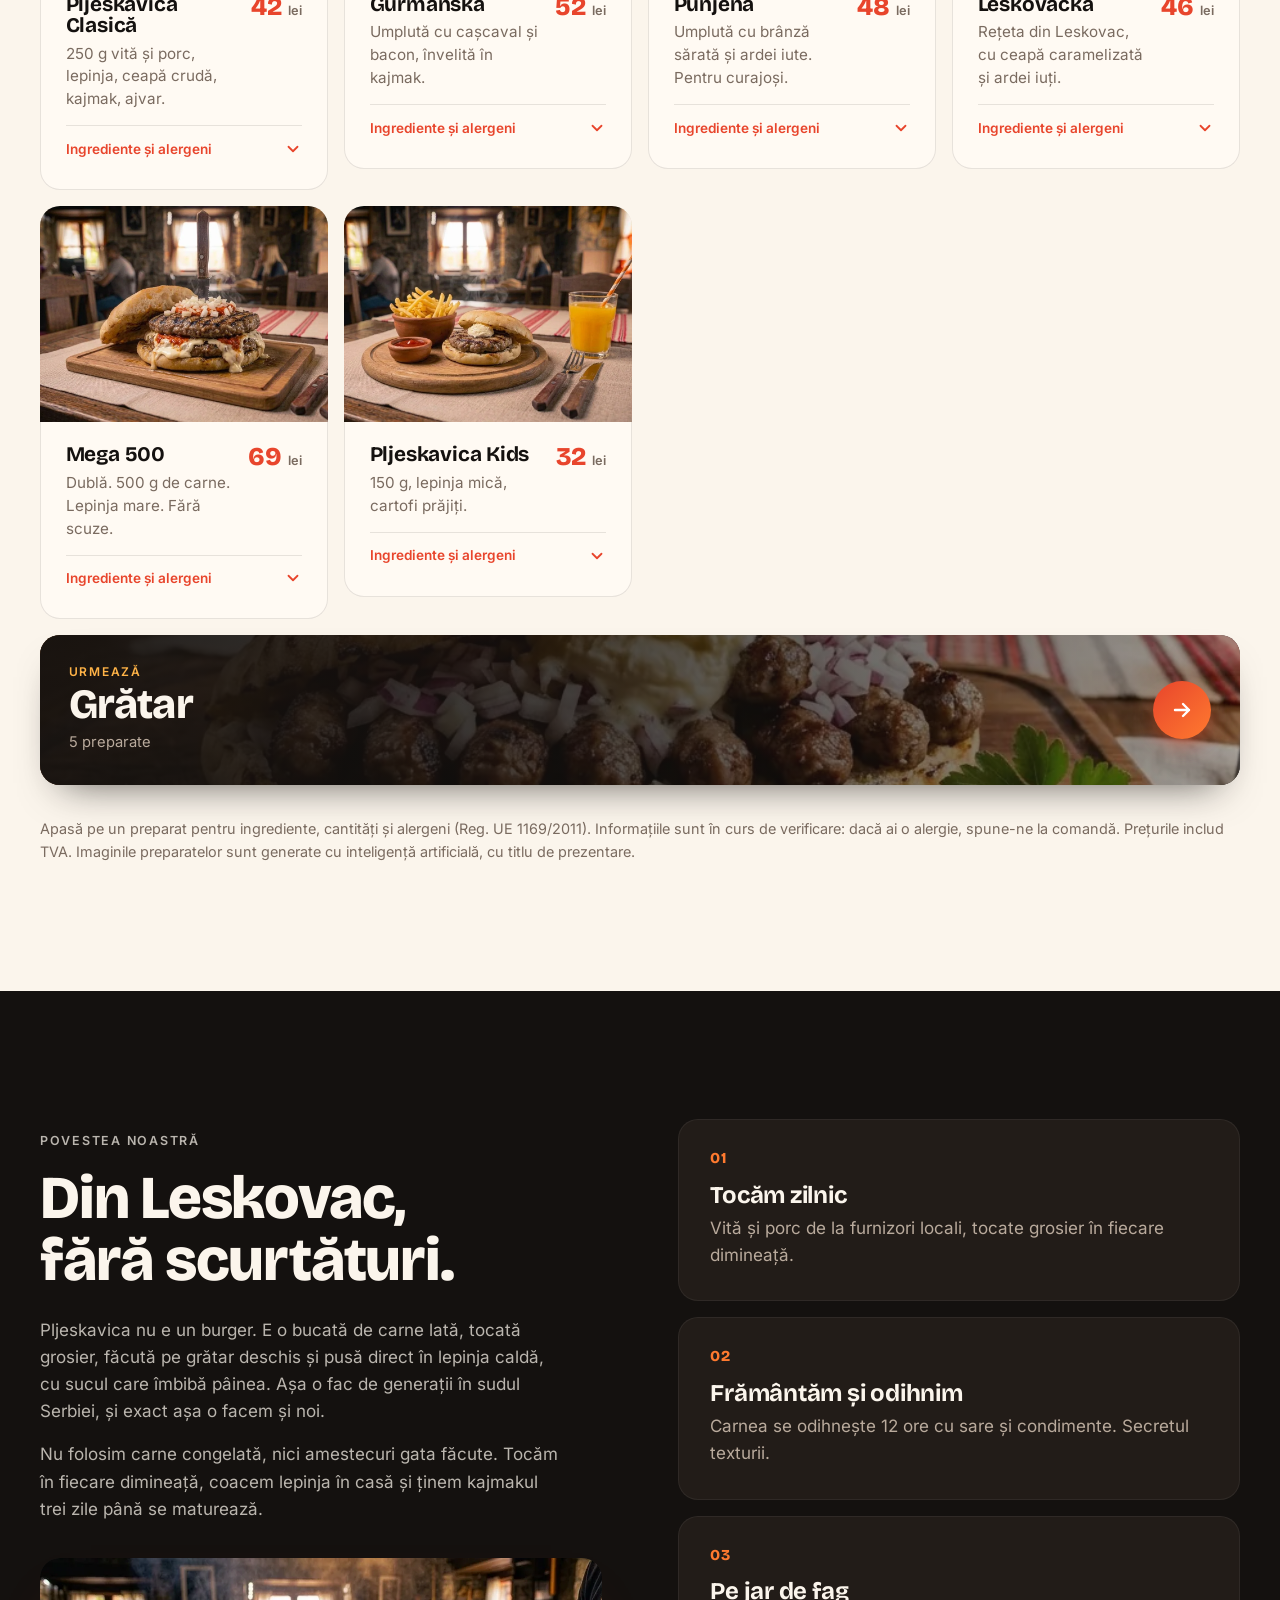
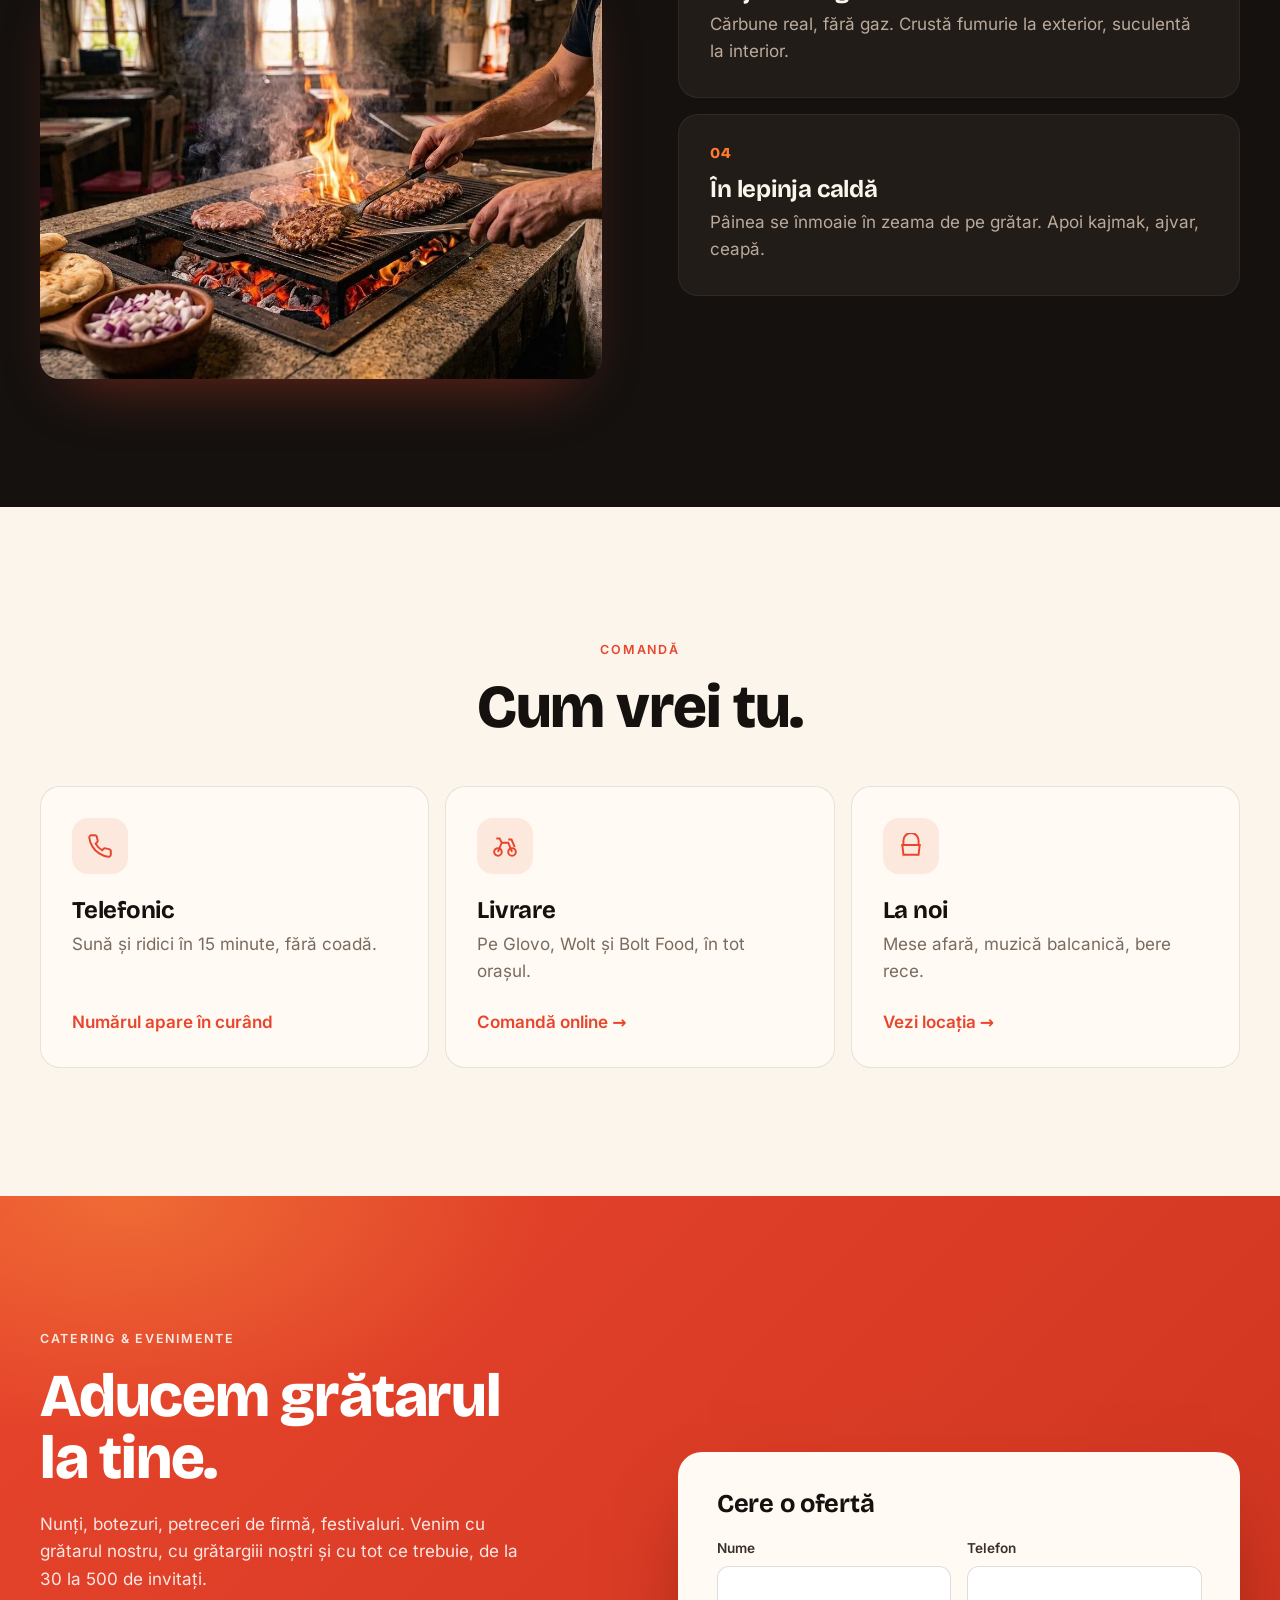
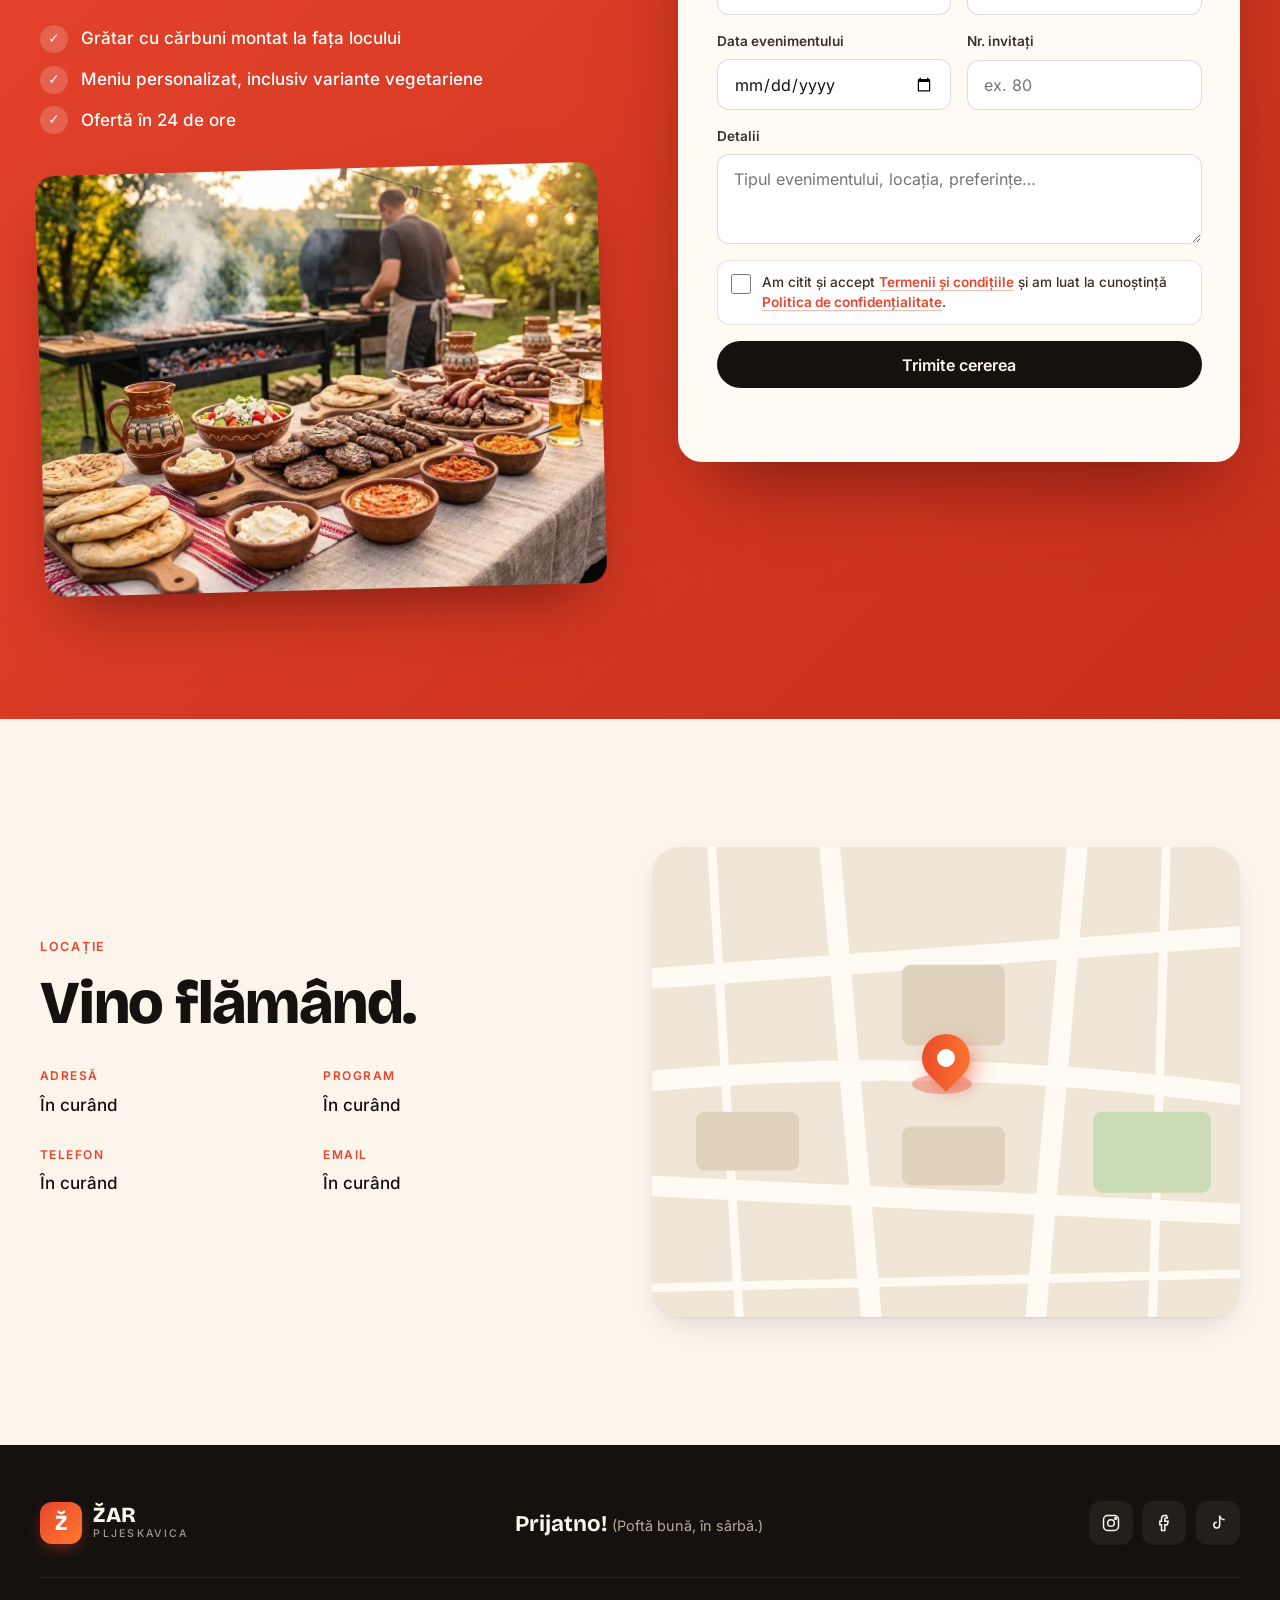
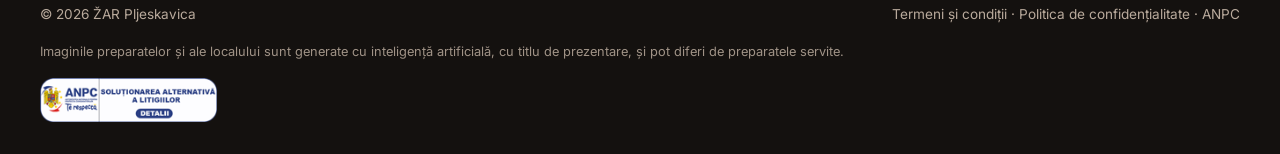
==== commit 0b72853f: "Formular: „am luat la cunoștință Politica de confidențialitate” Politica de confidențialitate e o in" ====
--- a/index.html
+++ b/index.html
@@ -351,7 +351,7 @@
         <label>Detalii<textarea name="detalii" rows="3" placeholder="Tipul evenimentului, locația, preferințe…"></textarea></label>
         <label class="form__consent">
           <input type="checkbox" name="acord" required>
-          <span>Am citit și accept <a href="termeni.html" target="_blank" rel="noopener">Termenii și condițiile</a> și <a href="confidentialitate.html" target="_blank" rel="noopener">Politica de confidențialitate</a>.</span>
+          <span>Am citit și accept <a href="termeni.html" target="_blank" rel="noopener">Termenii și condițiile</a> și am luat la cunoștință <a href="confidentialitate.html" target="_blank" rel="noopener">Politica de confidențialitate</a>.</span>
         </label>
         <button class="btn btn--dark btn--block" type="submit">Trimite cererea</button>
 
@@ -414,6 +414,6 @@
   Comandă
 </a>
 
-<script src="script.js?v=2026-10-01e"></script>
+<script src="script.js?v=2026-10-01f"></script>
 </body>
 </html>
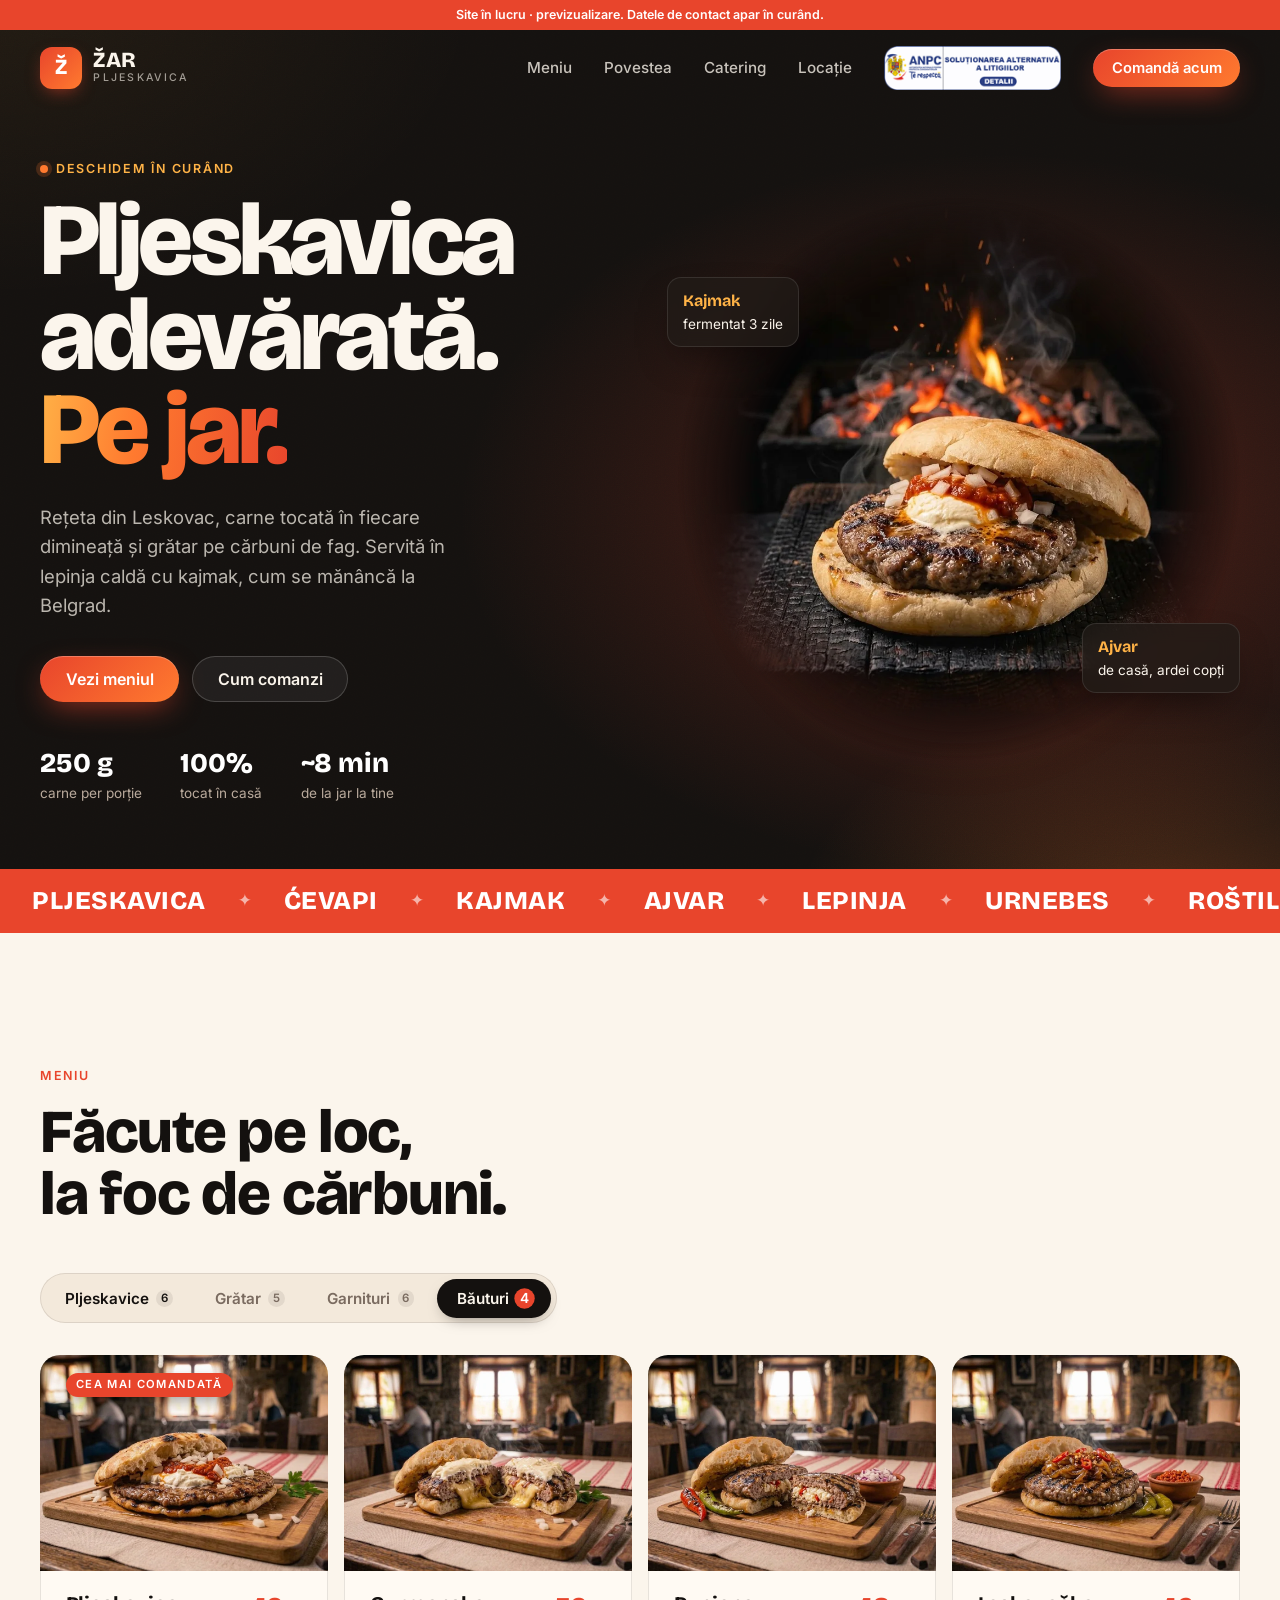
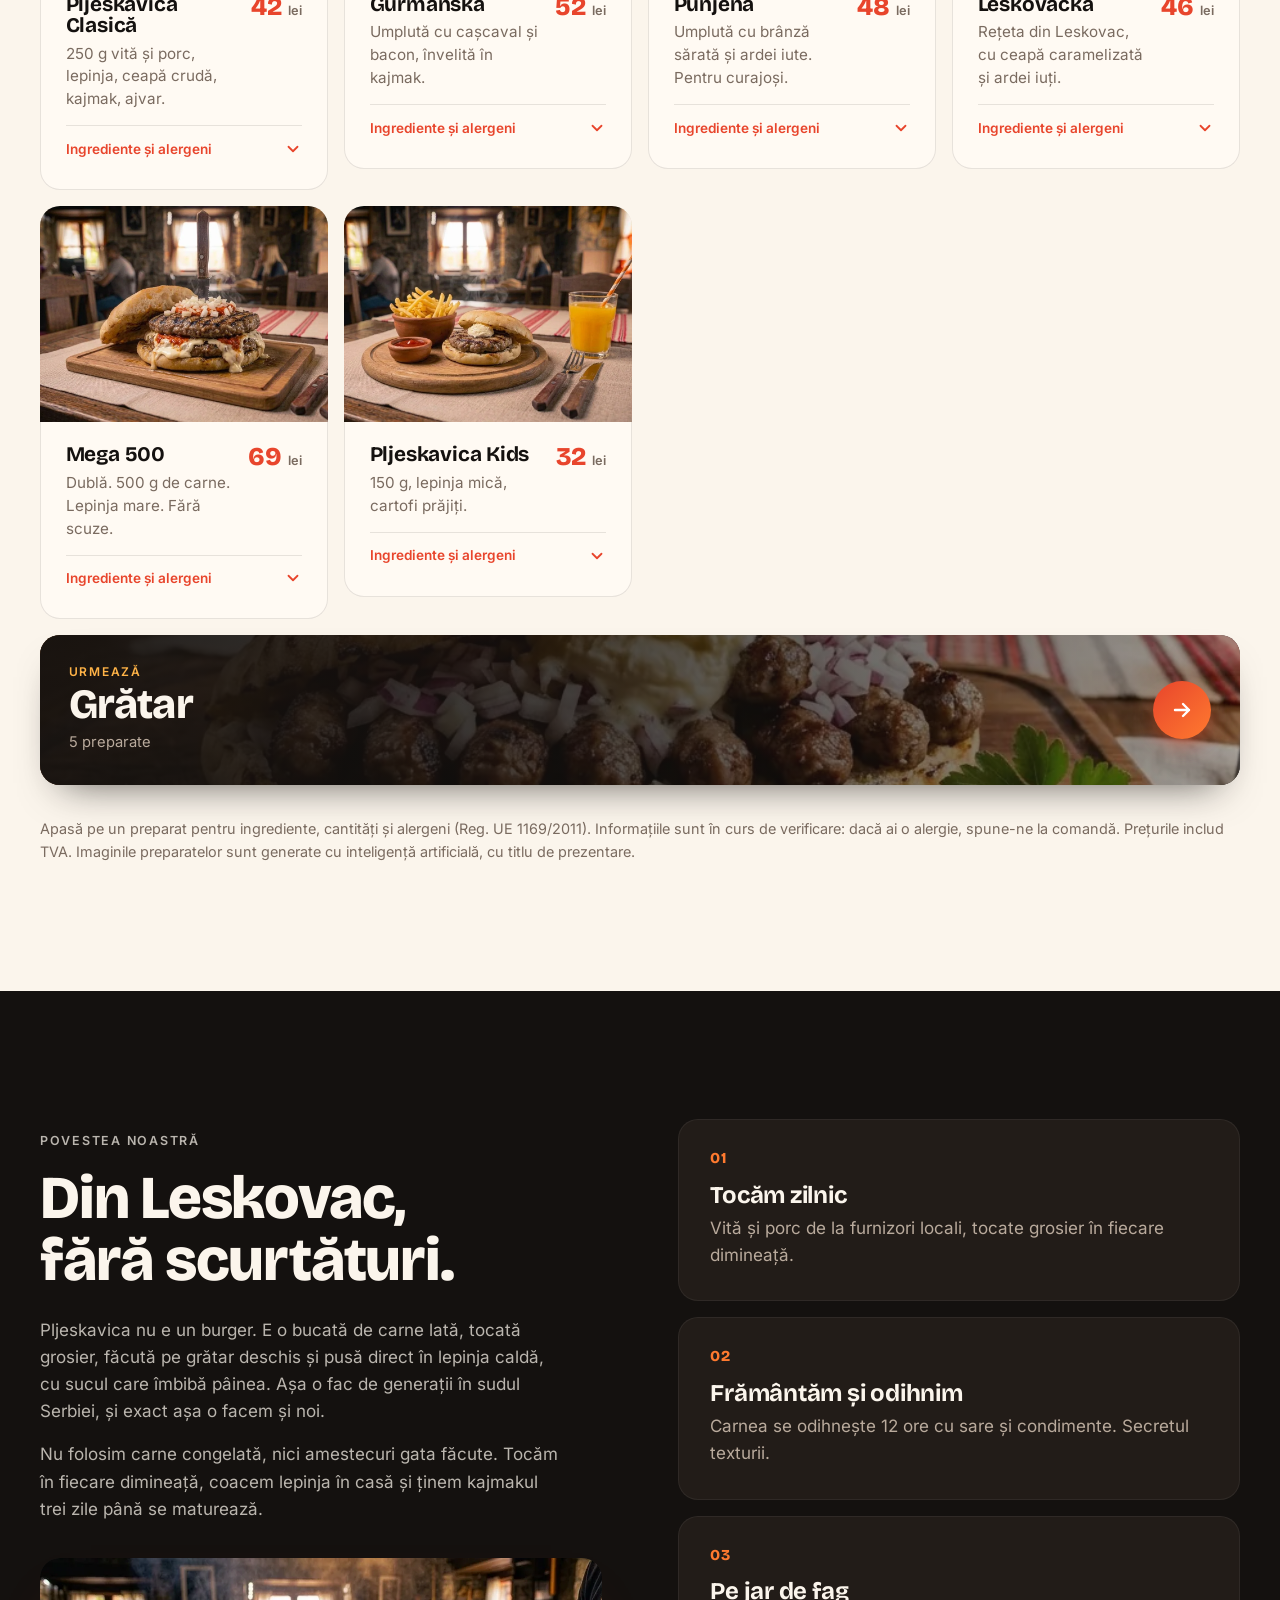
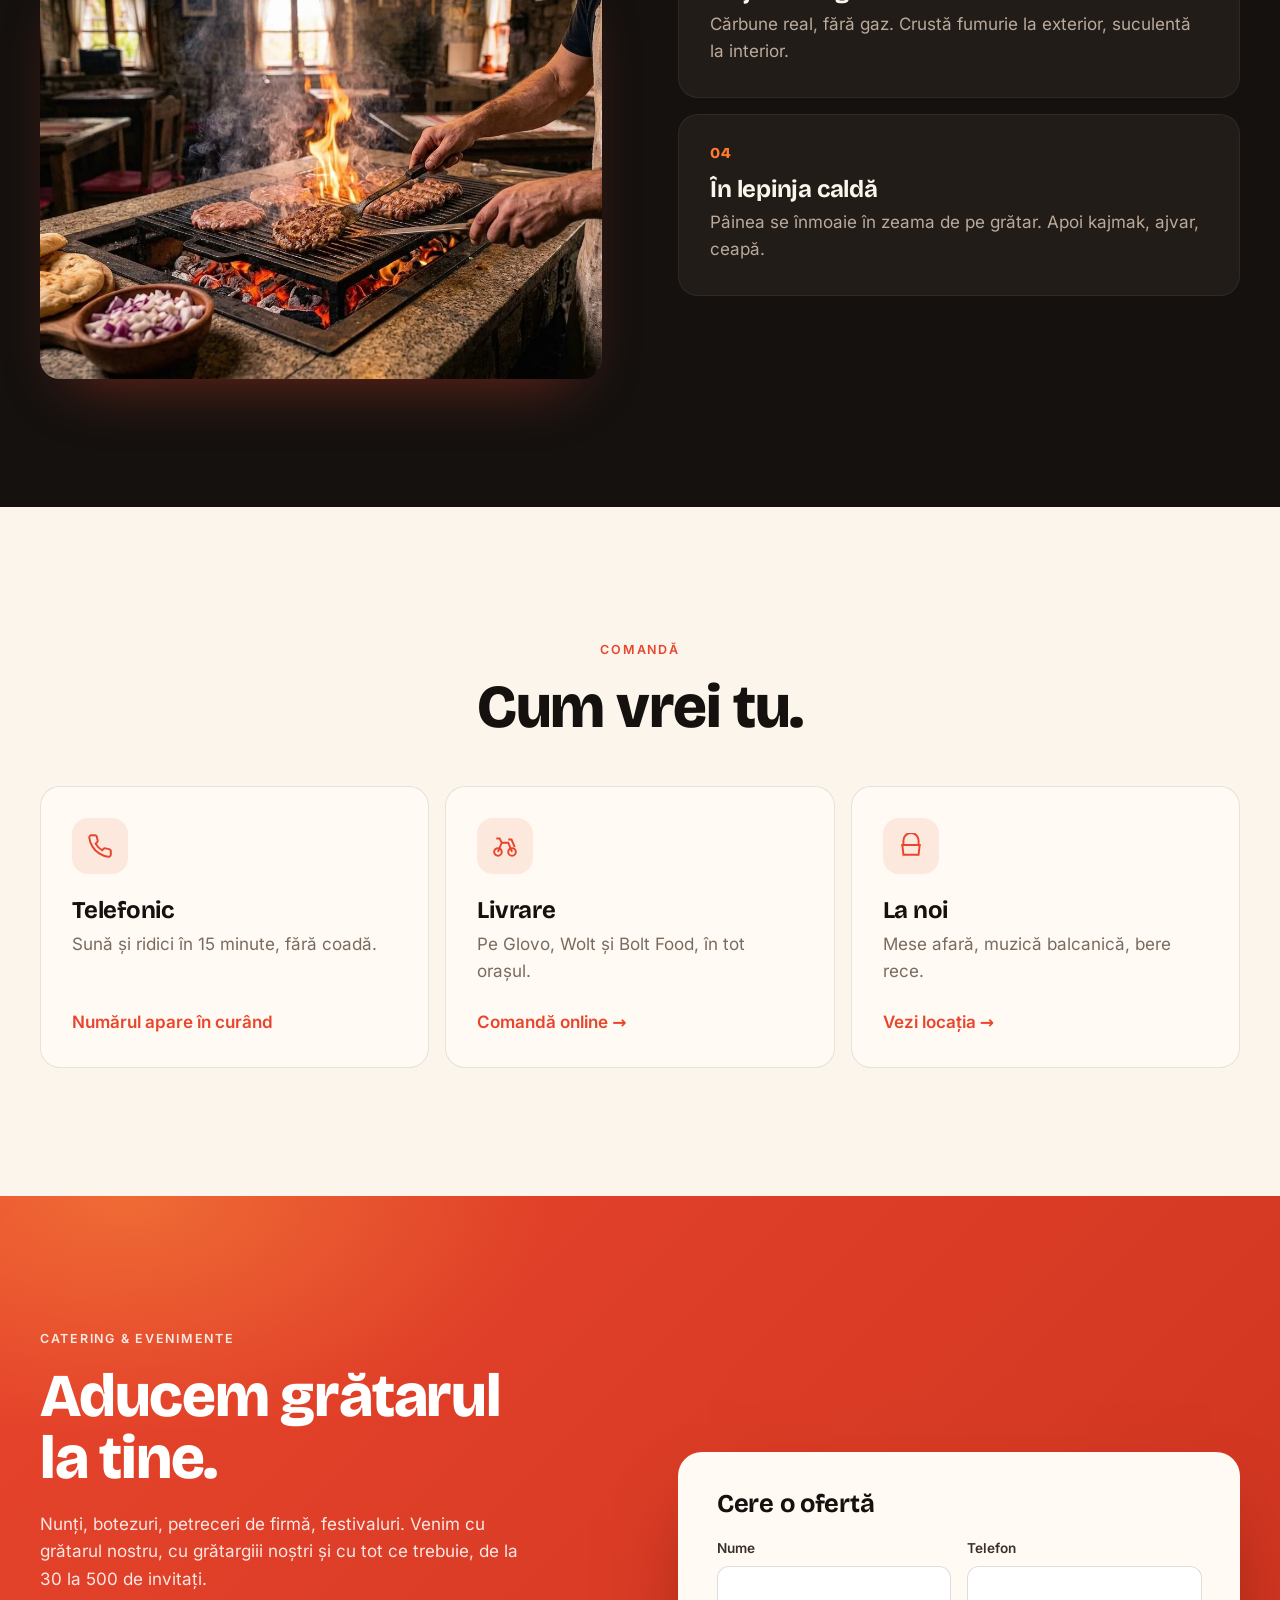
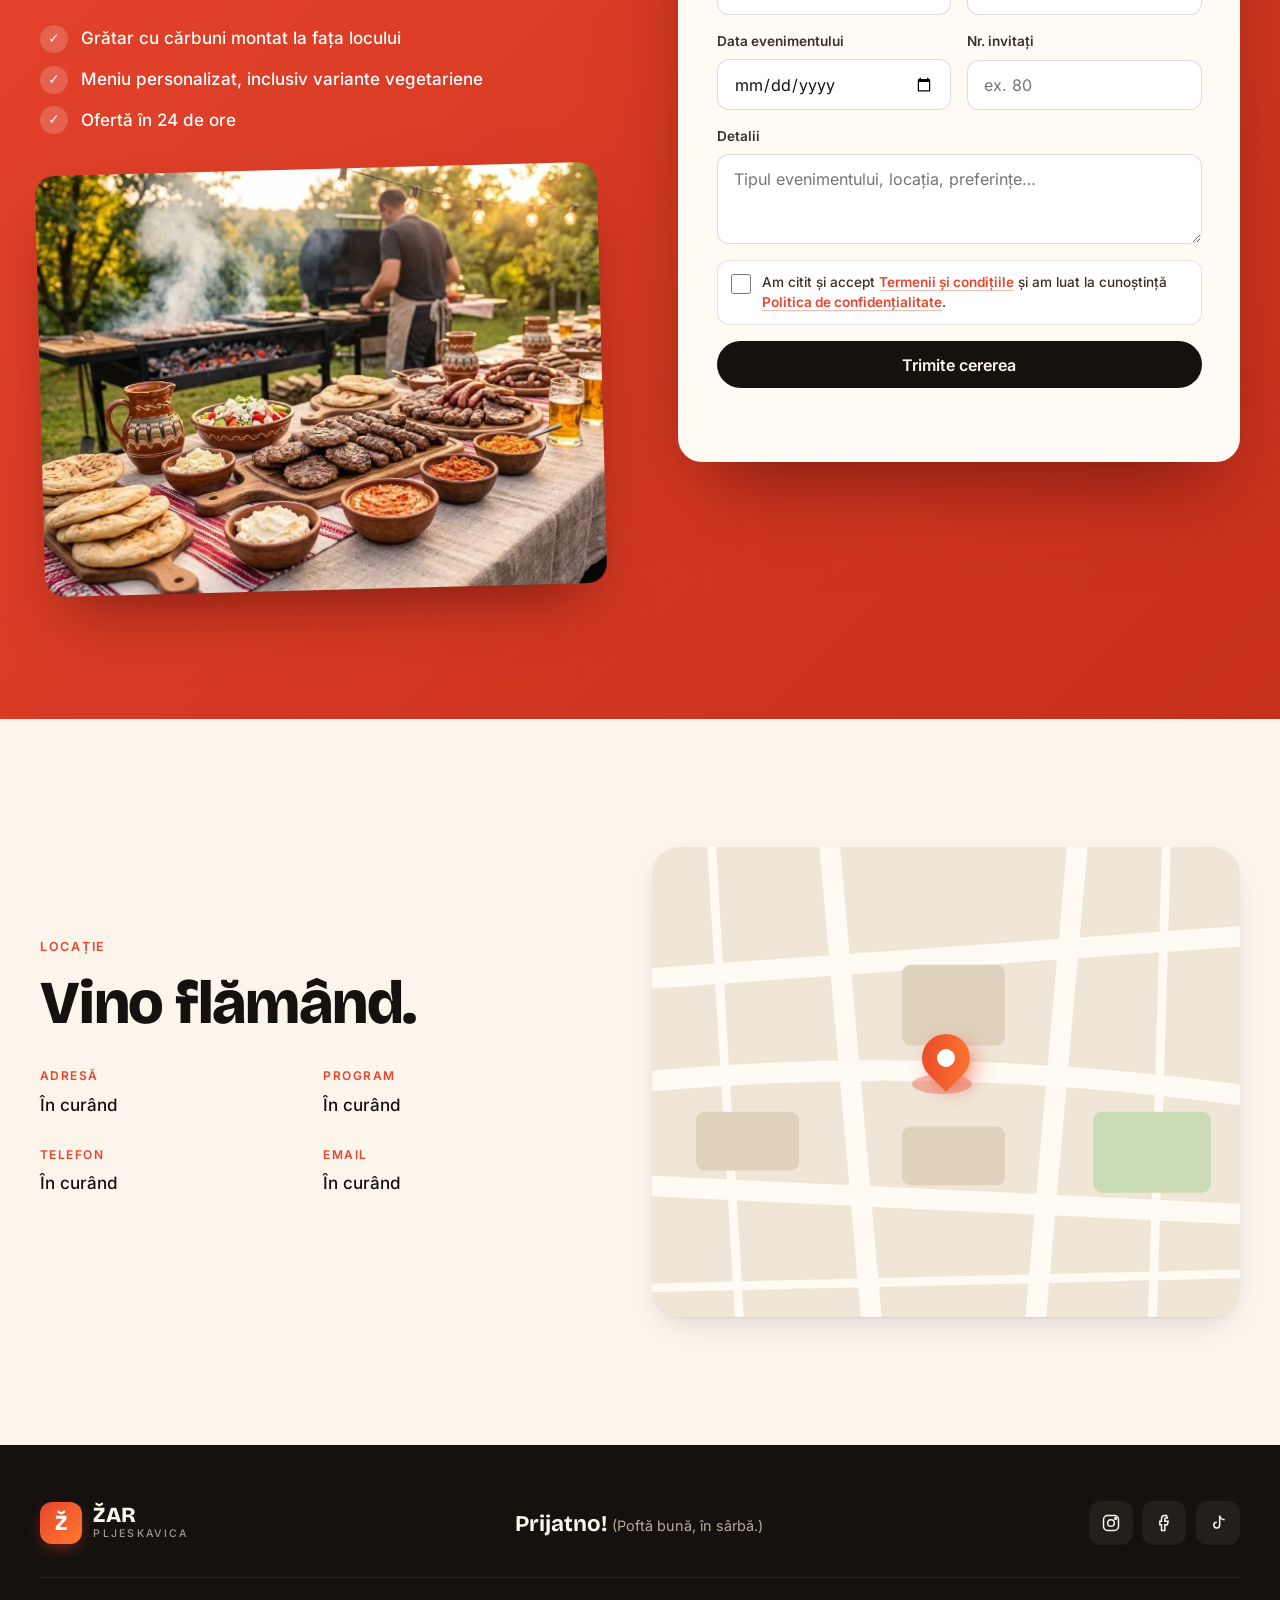
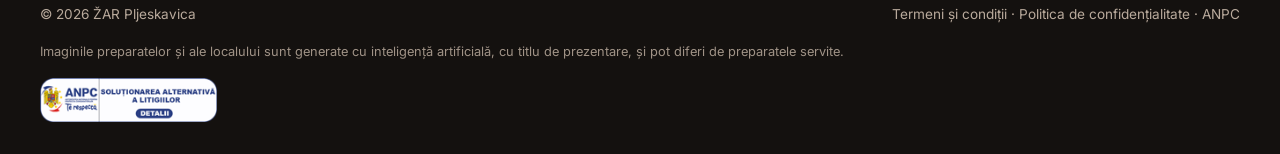
==== commit 0330e9f8: "Meniul de pe telefon se închide la o atingere în afara lui - Fundal întunecat sub meniul deschis; o " ====
--- a/index.html
+++ b/index.html
@@ -23,7 +23,7 @@
   <link rel="apple-touch-icon" href="img/apple-touch-icon.png">
   <link rel="preload" href="fonts/bricolage-grotesque-latin.woff2" as="font" type="font/woff2" crossorigin>
   <link rel="preload" href="fonts/inter-latin.woff2" as="font" type="font/woff2" crossorigin>
-  <link rel="stylesheet" href="styles.css?v=2026-10-01e">
+  <link rel="stylesheet" href="styles.css?v=2026-10-01h">
   <link rel="icon" href="data:image/svg+xml,<svg xmlns='http://www.w3.org/2000/svg' viewBox='0 0 64 64'><defs><linearGradient id='g' x1='0' y1='0' x2='1' y2='1'><stop offset='0' stop-color='%23e8452c'/><stop offset='1' stop-color='%23ff7a2f'/></linearGradient></defs><rect width='64' height='64' rx='18' fill='url(%23g)'/><text x='32' y='46' font-size='36' font-family='Arial Black,Arial' font-weight='900' text-anchor='middle' fill='%23fff'>Ž</text></svg>">
 </head>
 <body>
@@ -48,6 +48,7 @@
     <button class="nav__burger" aria-label="Deschide meniul" aria-expanded="false"><span></span><span></span></button>
   </div>
 </header>
+<div class="nav-backdrop" aria-hidden="true"></div>
 
 <main>
 
@@ -414,6 +415,6 @@
   Comandă
 </a>
 
-<script src="script.js?v=2026-10-01f"></script>
+<script src="script.js?v=2026-10-01g"></script>
 </body>
 </html>
--- a/styles.css
+++ b/styles.css
@@ -150,13 +150,20 @@
 @media (max-width: 860px) {
   .nav__links {
     position: fixed; inset: calc(76px + var(--bar)) 0 auto; flex-direction: column; gap: 0; margin: 0;
-    background: rgba(20,17,15,.97); padding: .5rem 16px 1.5rem;
+    background: var(--ink); padding: .5rem 16px 1.5rem;
     transform: translateY(-8px); opacity: 0; pointer-events: none;
     transition: opacity .25s, transform .25s var(--ease);
   }
   .nav__links a { padding: 1rem 0; font-size: 1.15rem; border-bottom: 1px solid rgba(255,255,255,.07); }
   .nav__links a::after { display: none; }
-  .nav.is-open { background: rgba(20,17,15,.97); }
+  .nav.is-open { background: var(--ink); }
+  /* dims the page under the open menu; a tap on it closes the menu */
+  .nav-backdrop {
+    position: fixed; inset: 0; z-index: 45; background: rgba(10,8,7,.55);
+    opacity: 0; pointer-events: none; transition: opacity .25s var(--ease);
+    -webkit-tap-highlight-color: transparent;
+  }
+  .nav-backdrop.is-visible { opacity: 1; pointer-events: auto; }
   .nav.is-open .nav__links { opacity: 1; transform: none; pointer-events: auto; }
   .nav__cta { margin-left: auto; }
   .nav__sal--bar { display: none; }
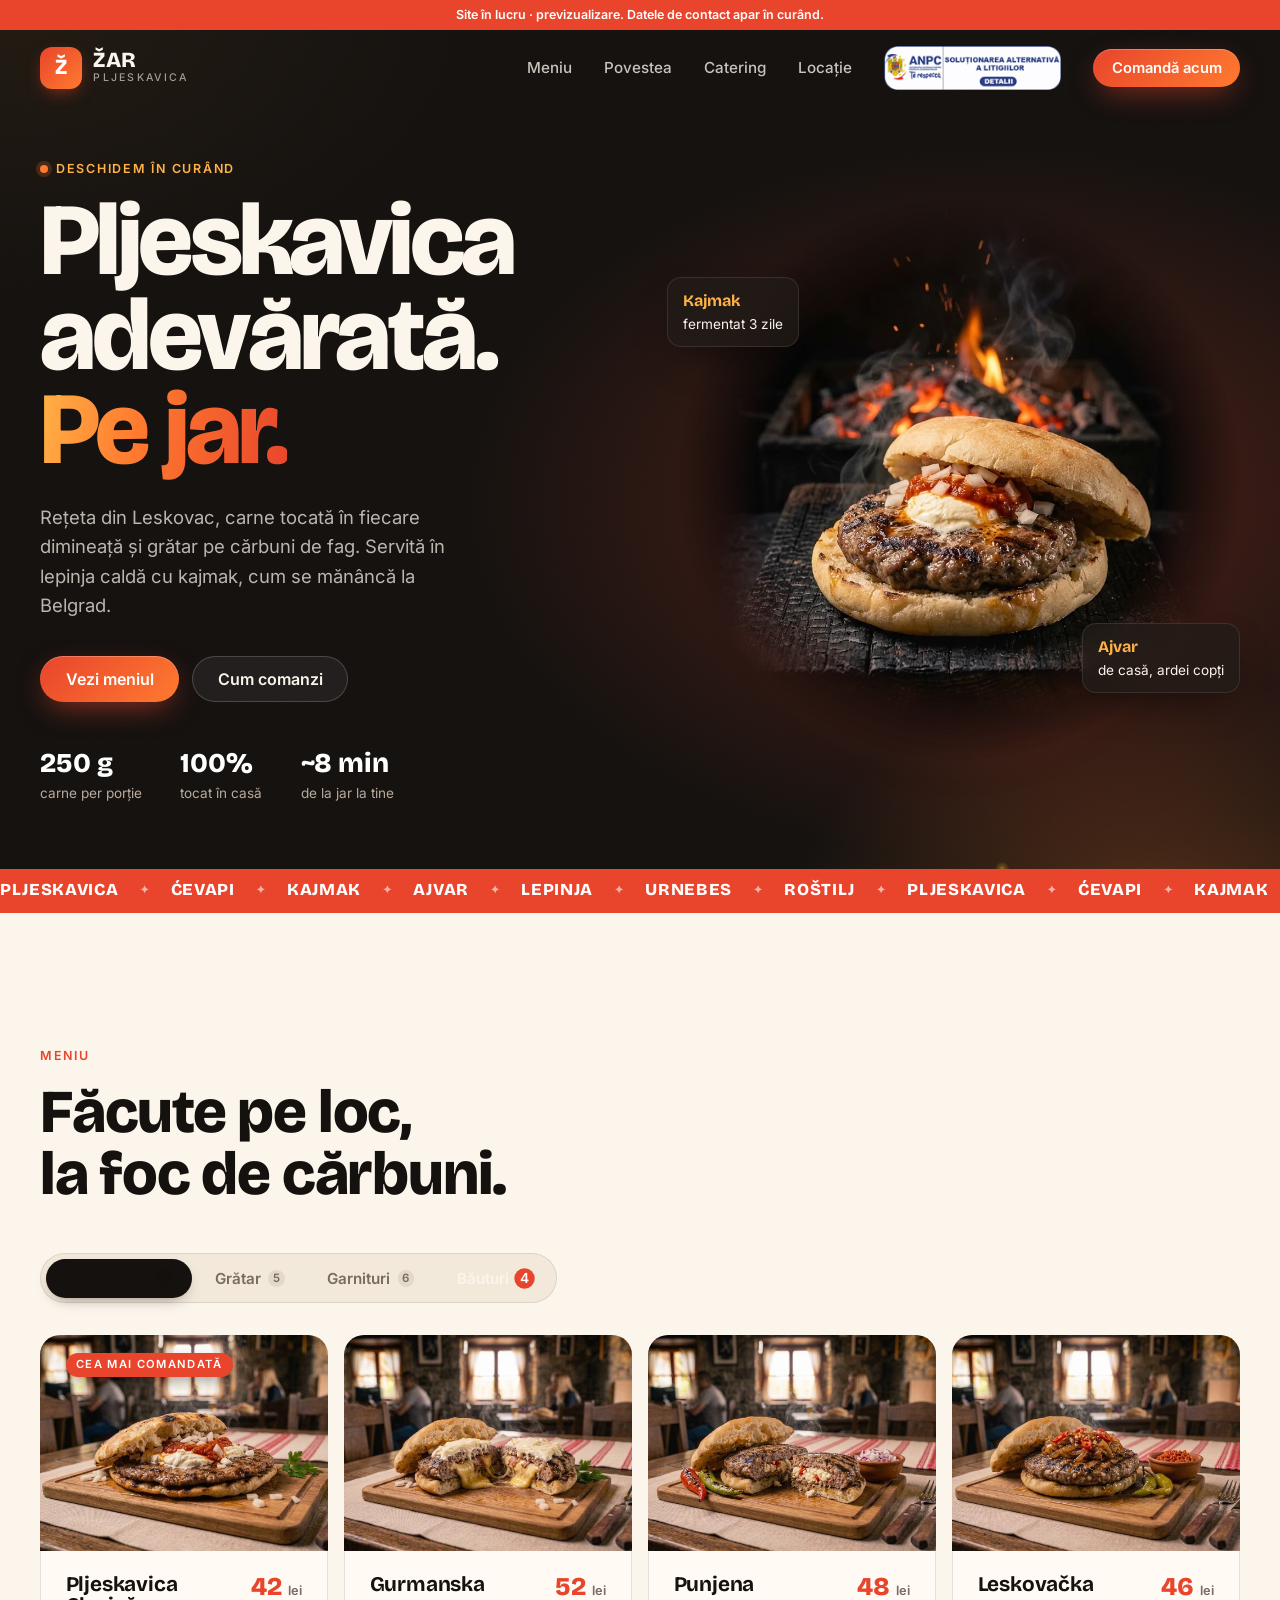
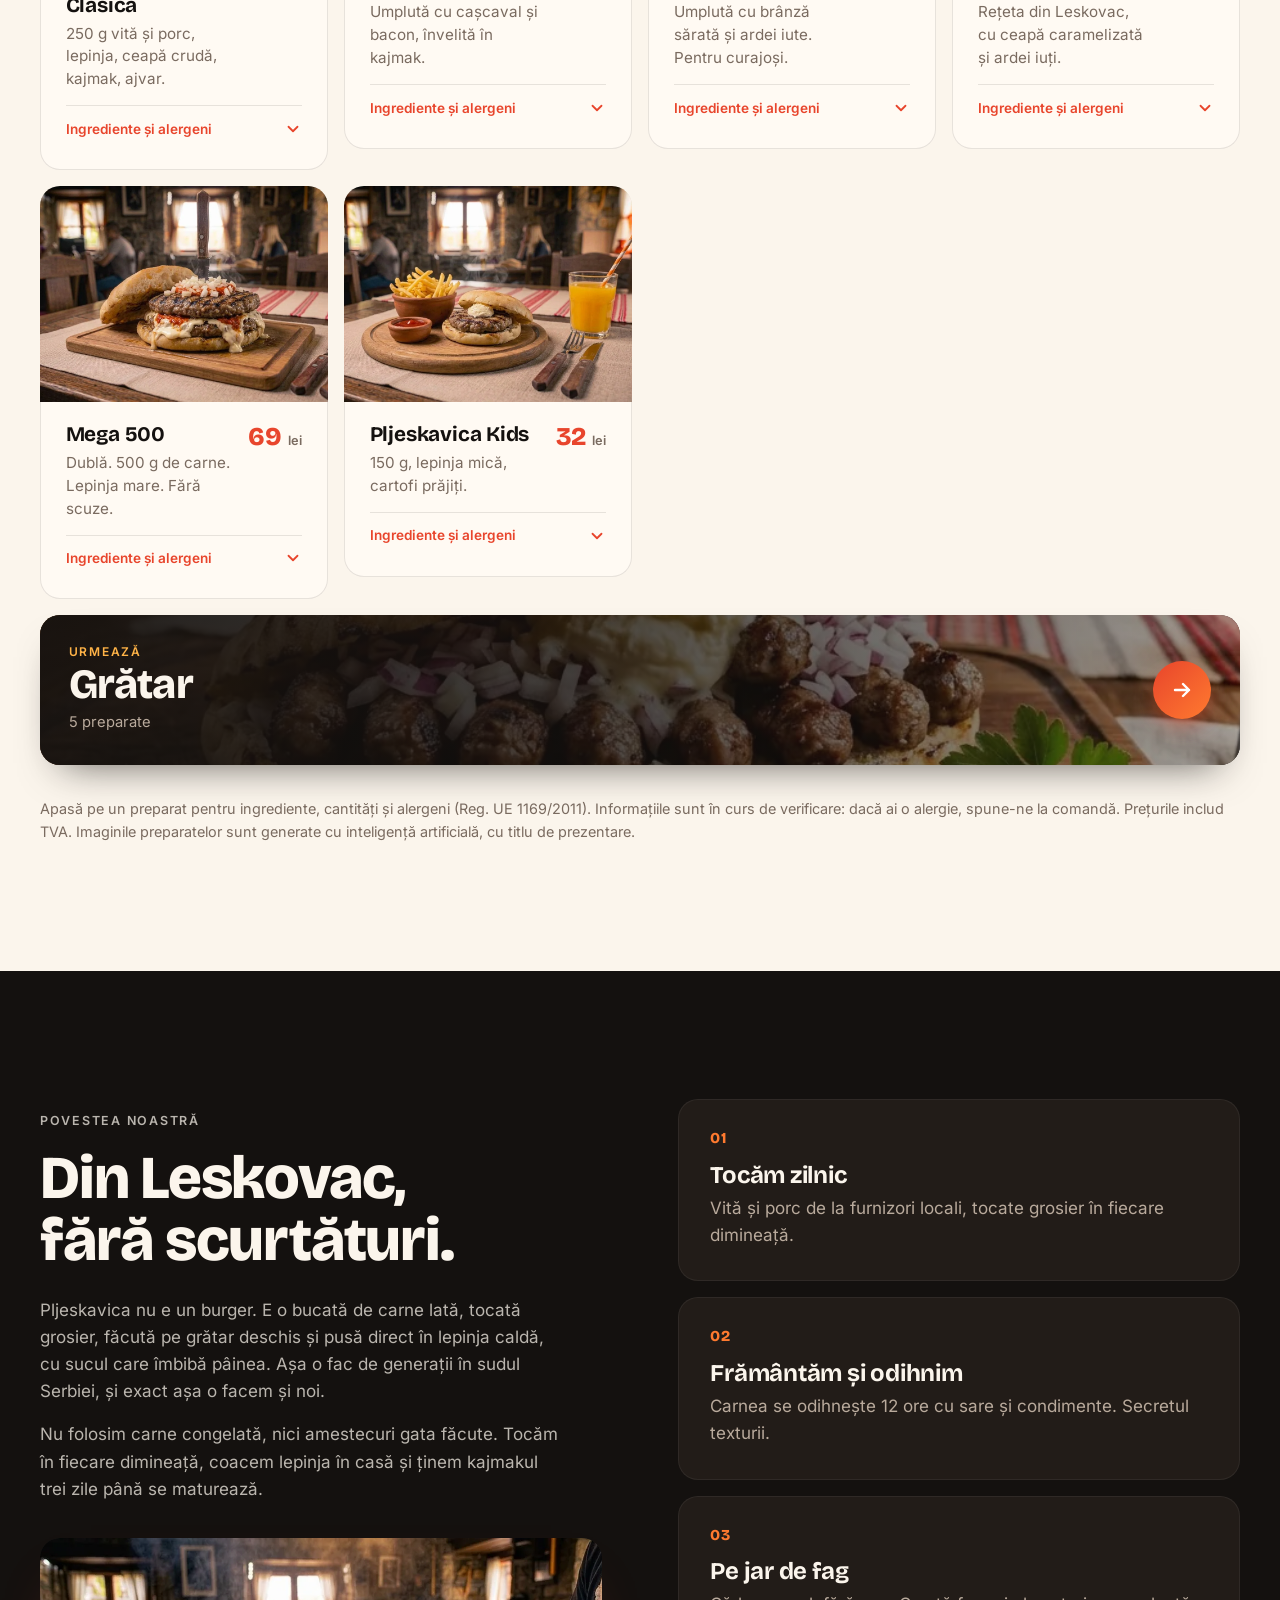
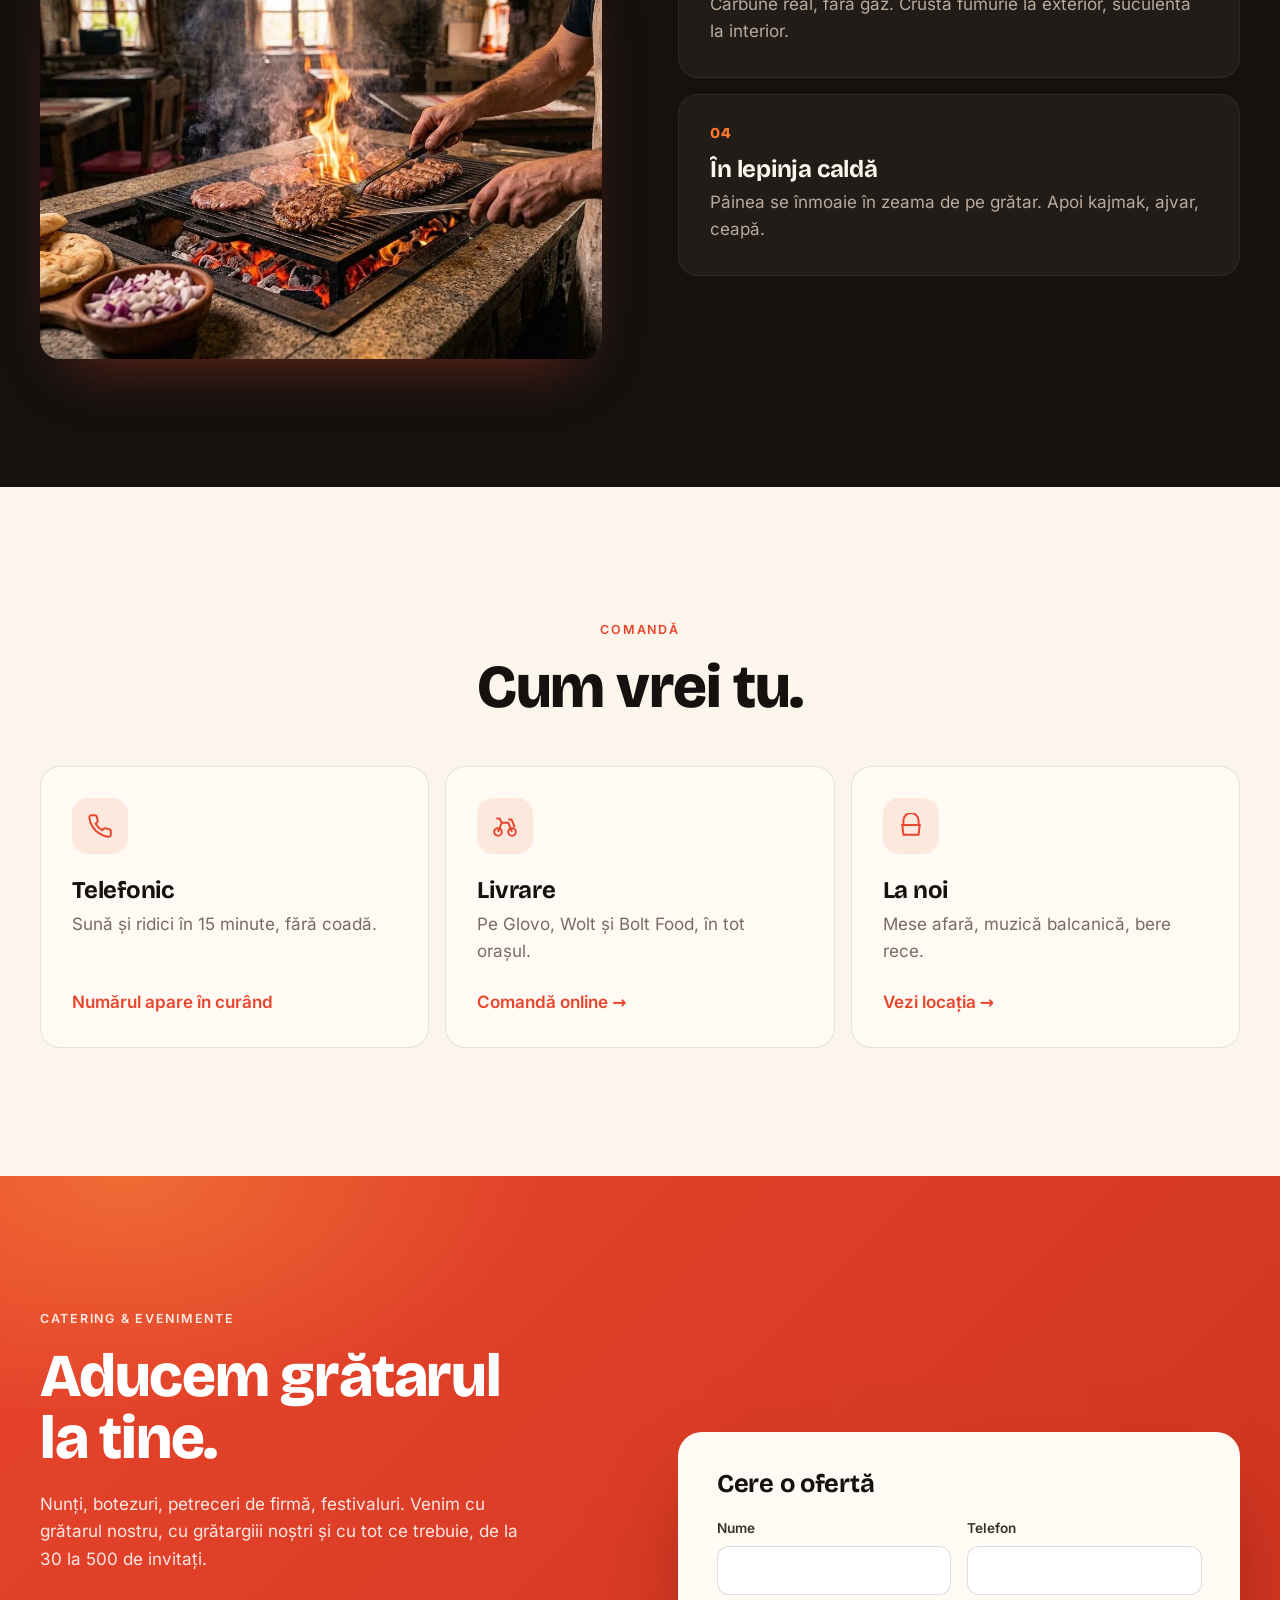
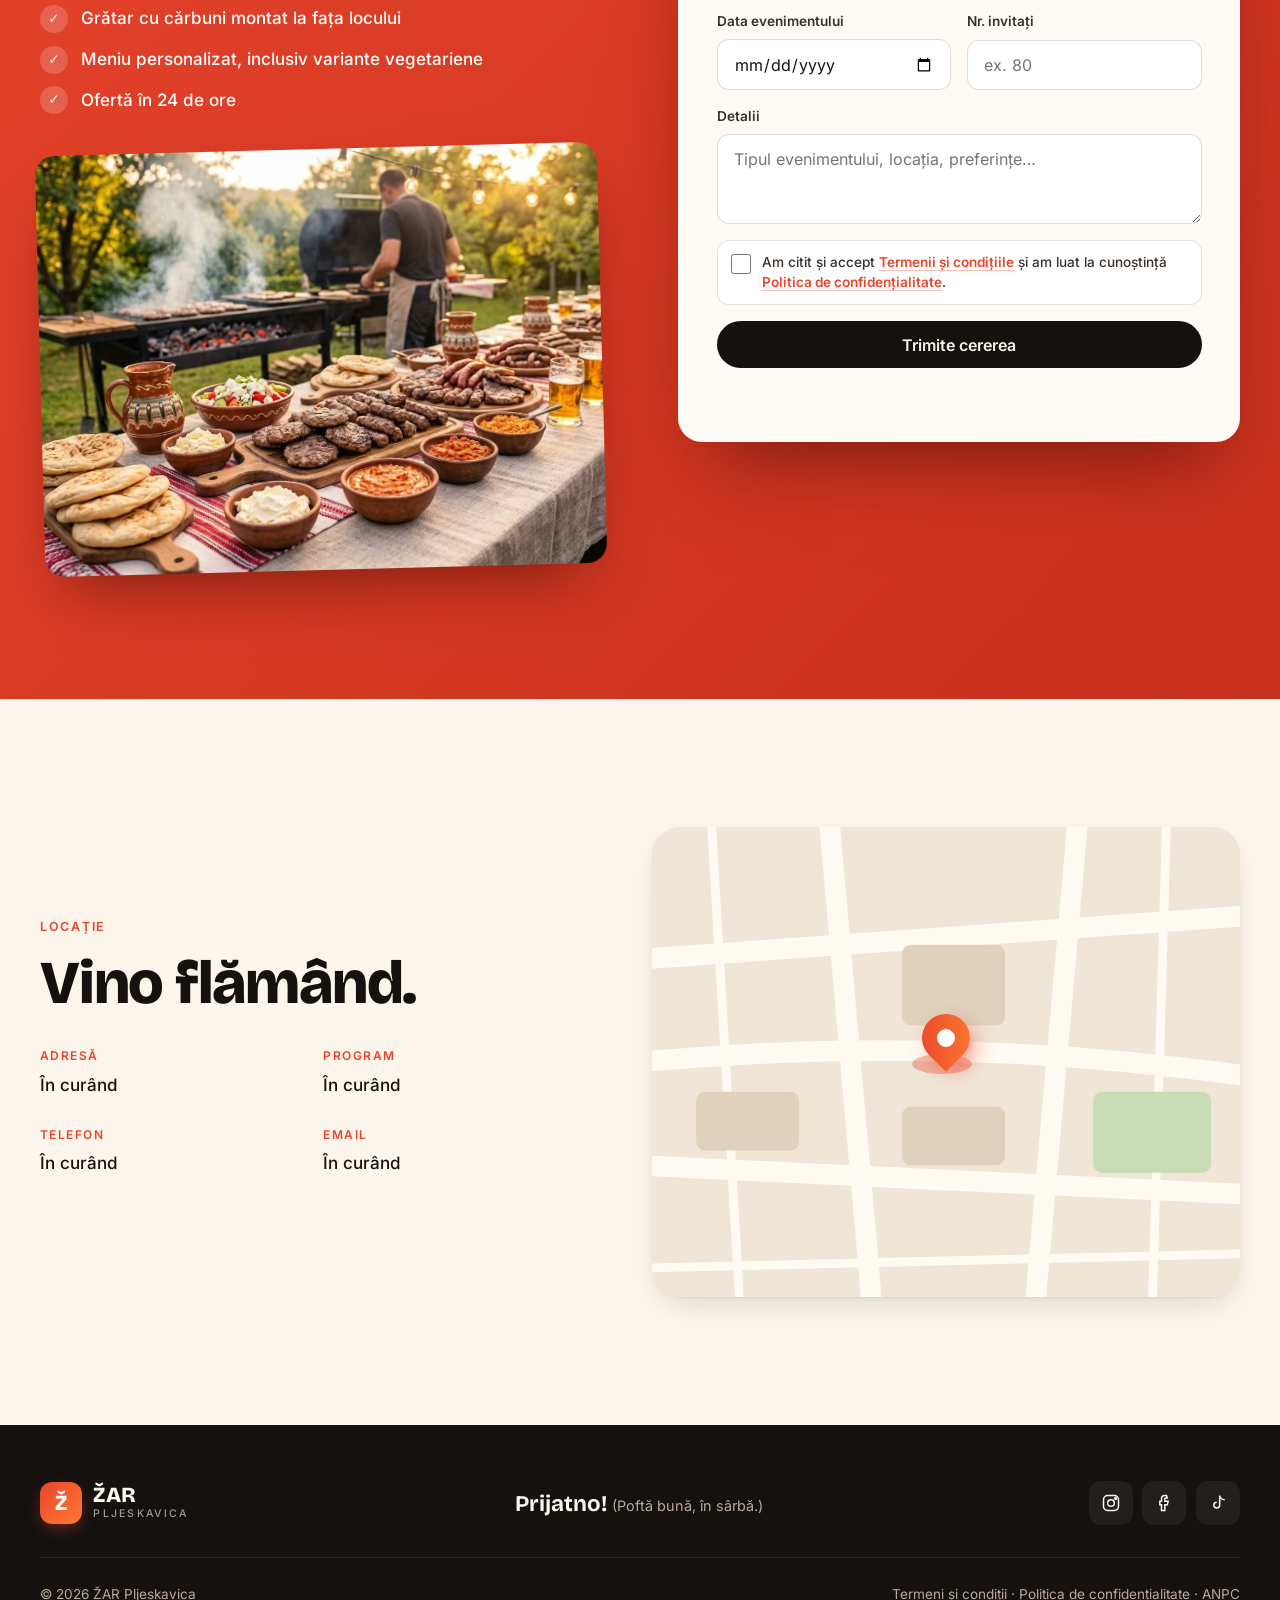
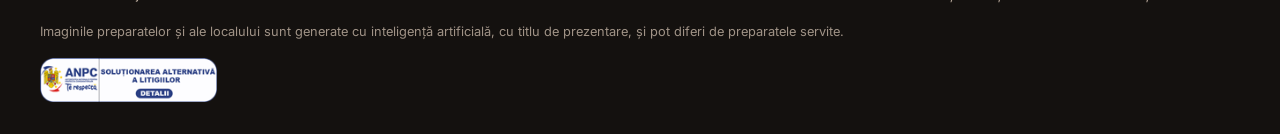
==== commit 27c97cee: "Banda rulantă: mai mică și fără gol pe ecranele late - Înălțime 64 → 44 px, text ~26 → ~17 px - Text" ====
--- a/index.html
+++ b/index.html
@@ -23,7 +23,7 @@
   <link rel="apple-touch-icon" href="img/apple-touch-icon.png">
   <link rel="preload" href="fonts/bricolage-grotesque-latin.woff2" as="font" type="font/woff2" crossorigin>
   <link rel="preload" href="fonts/inter-latin.woff2" as="font" type="font/woff2" crossorigin>
-  <link rel="stylesheet" href="styles.css?v=2026-10-01h">
+  <link rel="stylesheet" href="styles.css?v=2026-10-01i">
   <link rel="icon" href="data:image/svg+xml,<svg xmlns='http://www.w3.org/2000/svg' viewBox='0 0 64 64'><defs><linearGradient id='g' x1='0' y1='0' x2='1' y2='1'><stop offset='0' stop-color='%23e8452c'/><stop offset='1' stop-color='%23ff7a2f'/></linearGradient></defs><rect width='64' height='64' rx='18' fill='url(%23g)'/><text x='32' y='46' font-size='36' font-family='Arial Black,Arial' font-weight='900' text-anchor='middle' fill='%23fff'>Ž</text></svg>">
 </head>
 <body>
@@ -80,9 +80,9 @@
     </div>
 
     <div class="marquee" aria-hidden="true">
+      <!-- written once; script.js repeats the group as many times as the screen width needs -->
       <div class="marquee__track">
-        <span>Pljeskavica</span><i>✦</i><span>Ćevapi</span><i>✦</i><span>Kajmak</span><i>✦</i><span>Ajvar</span><i>✦</i><span>Lepinja</span><i>✦</i><span>Urnebes</span><i>✦</i><span>Roštilj</span><i>✦</i>
-        <span>Pljeskavica</span><i>✦</i><span>Ćevapi</span><i>✦</i><span>Kajmak</span><i>✦</i><span>Ajvar</span><i>✦</i><span>Lepinja</span><i>✦</i><span>Urnebes</span><i>✦</i><span>Roštilj</span><i>✦</i>
+        <div class="marquee__group"><span>Pljeskavica</span><i>✦</i><span>Ćevapi</span><i>✦</i><span>Kajmak</span><i>✦</i><span>Ajvar</span><i>✦</i><span>Lepinja</span><i>✦</i><span>Urnebes</span><i>✦</i><span>Roštilj</span><i>✦</i></div>
       </div>
     </div>
   </section>
@@ -415,6 +415,6 @@
   Comandă
 </a>
 
-<script src="script.js?v=2026-10-01g"></script>
+<script src="script.js?v=2026-10-01i"></script>
 </body>
 </html>
--- a/styles.css
+++ b/styles.css
@@ -39,6 +39,7 @@
   --body: "Inter", system-ui, -apple-system, sans-serif;
   --ease: cubic-bezier(.2, .7, .2, 1);
   --bar: 30px; /* preview banner height; set to 0px at launch */
+  --marquee-h: 44px;
 }
 
 *, *::before, *::after { box-sizing: border-box; }
@@ -196,7 +197,7 @@
 .hero__grid {
   position: relative; z-index: 1;
   display: grid; grid-template-columns: 1.05fr 1fr; align-items: center; gap: 3rem;
-  min-height: calc(100svh - 76px - var(--bar) - 64px); padding-block: 3rem 4rem;
+  min-height: calc(100svh - 76px - var(--bar) - var(--marquee-h)); padding-block: 3rem 4rem;
 }
 .hero h1 { font-size: clamp(3.2rem, 8vw, 6.6rem); font-weight: 800; letter-spacing: -.035em; line-height: .92; }
 .hero h1 em {
@@ -238,11 +239,14 @@
 .tag--a { top: 14%; left: -2%; animation-delay: -2s; }
 .tag--b { bottom: 12%; right: 0; animation-delay: -4s; }
 
-.marquee { position: relative; z-index: 1; overflow: hidden; background: var(--fire); color: #fff; height: 64px; display: flex; align-items: center; }
-.marquee__track { display: flex; align-items: center; gap: 2rem; white-space: nowrap; animation: marquee 32s linear infinite; padding-left: 2rem; }
-.marquee span { font: 800 1.6rem/1 var(--display); text-transform: uppercase; letter-spacing: .02em; }
-.marquee i { font-style: normal; opacity: .6; }
-@keyframes marquee { to { transform: translateX(-50%); } }
+.marquee { position: relative; z-index: 1; overflow: hidden; background: var(--fire); color: #fff; height: var(--marquee-h); display: flex; align-items: center; }
+.marquee__track { display: flex; white-space: nowrap; will-change: transform; }
+/* each group ends with the same gap that separates its items, so group N+1 starts exactly one period later */
+.marquee__group { display: flex; flex: none; align-items: center; gap: 1.3rem; padding-right: 1.3rem; }
+.marquee span { font: 800 1.05rem/1 var(--display); text-transform: uppercase; letter-spacing: .04em; }
+.marquee i { font-style: normal; font-size: .8rem; opacity: .6; }
+.marquee__track.is-running { animation: marquee var(--marquee-dur, 30s) linear infinite; }
+@keyframes marquee { to { transform: translateX(calc(-1 * var(--marquee-shift, 0px))); } }
 
 @media (max-width: 900px) {
   .hero__grid { grid-template-columns: 1fr; min-height: 0; gap: 1rem; padding-block: 2.5rem 3rem; }
